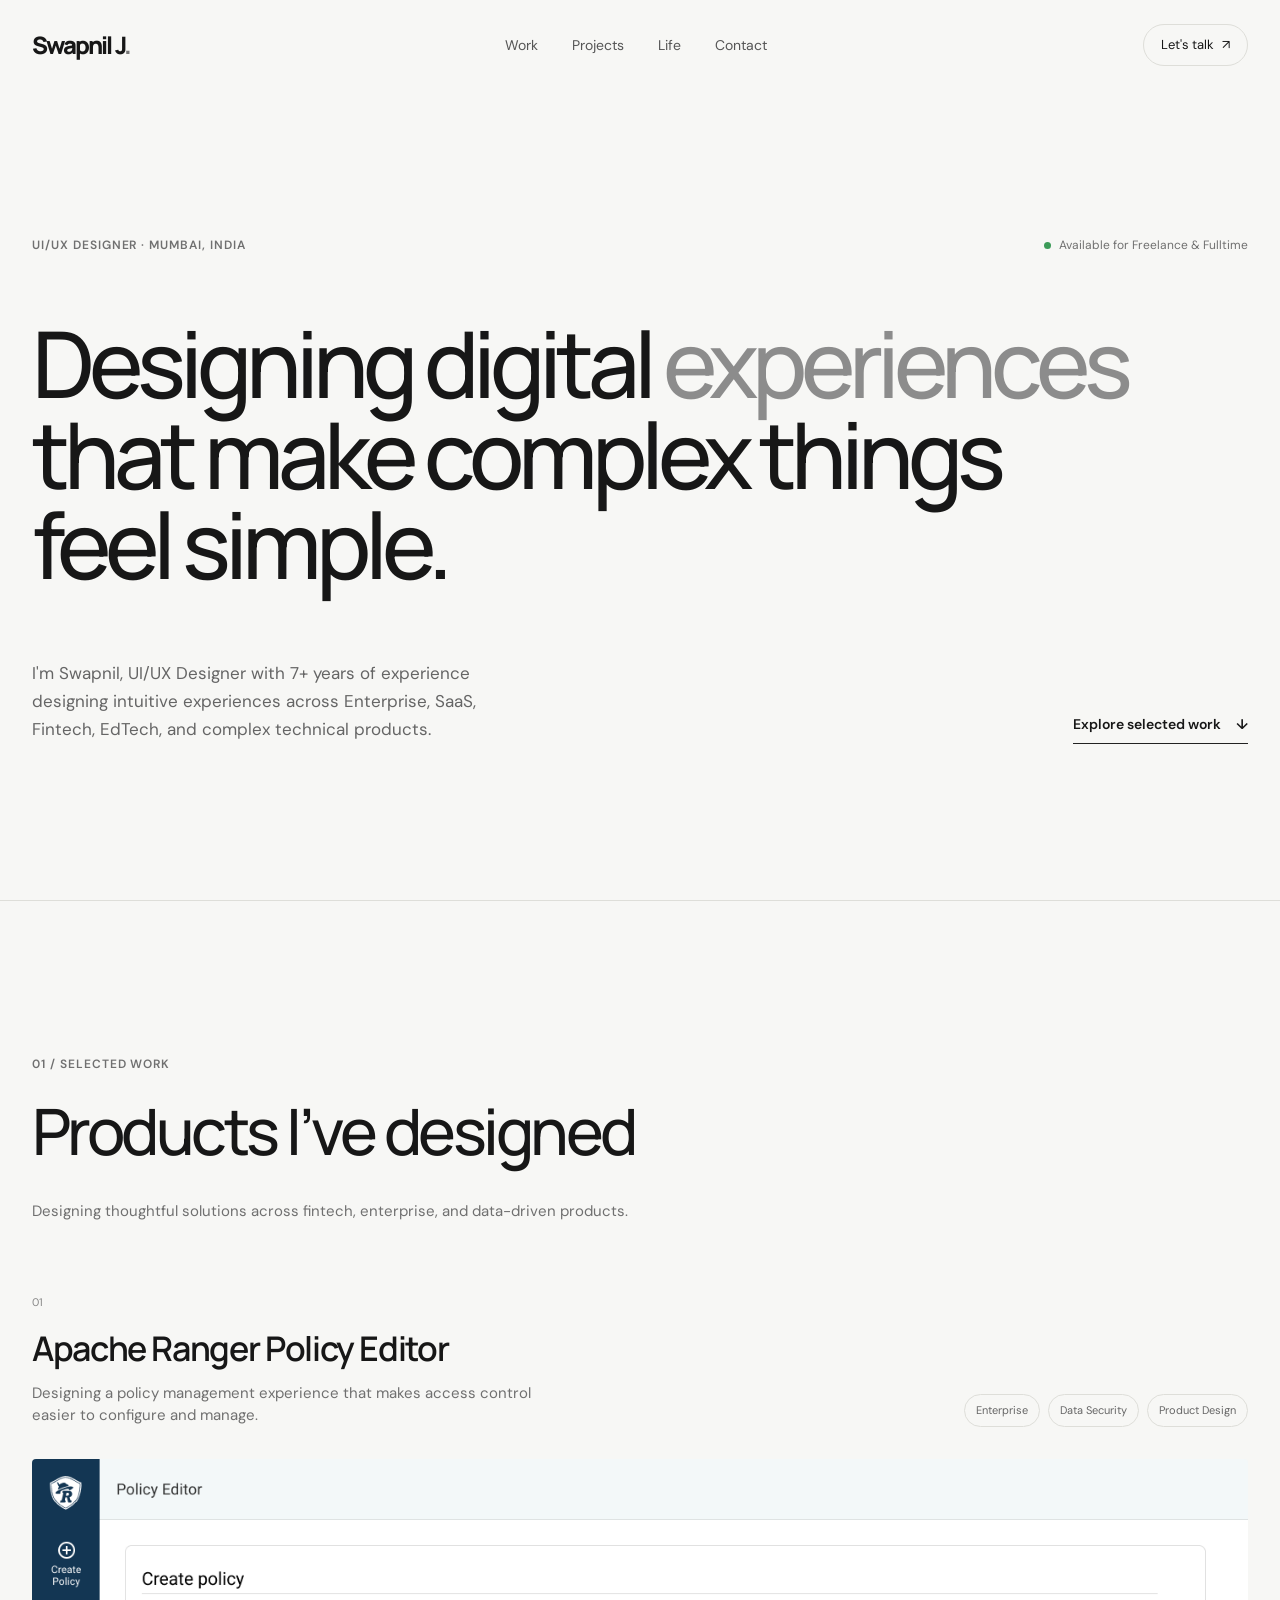
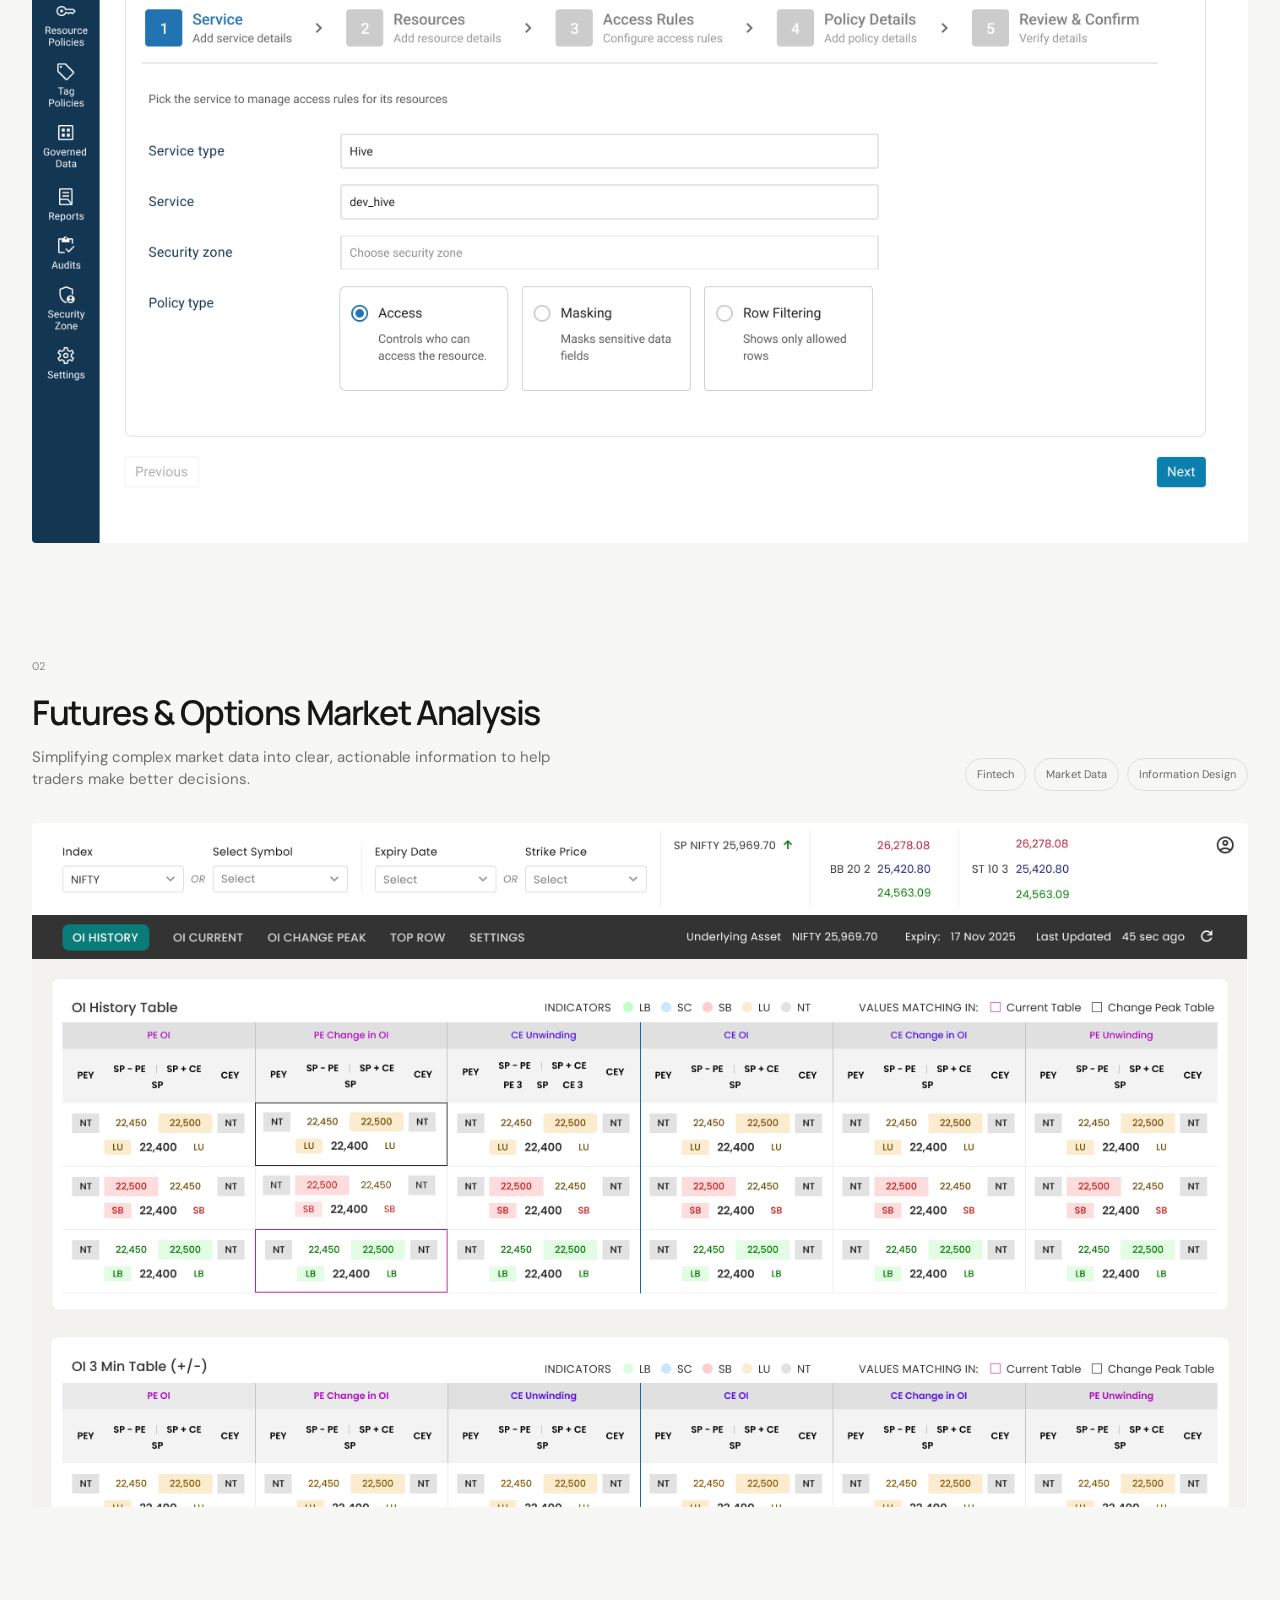
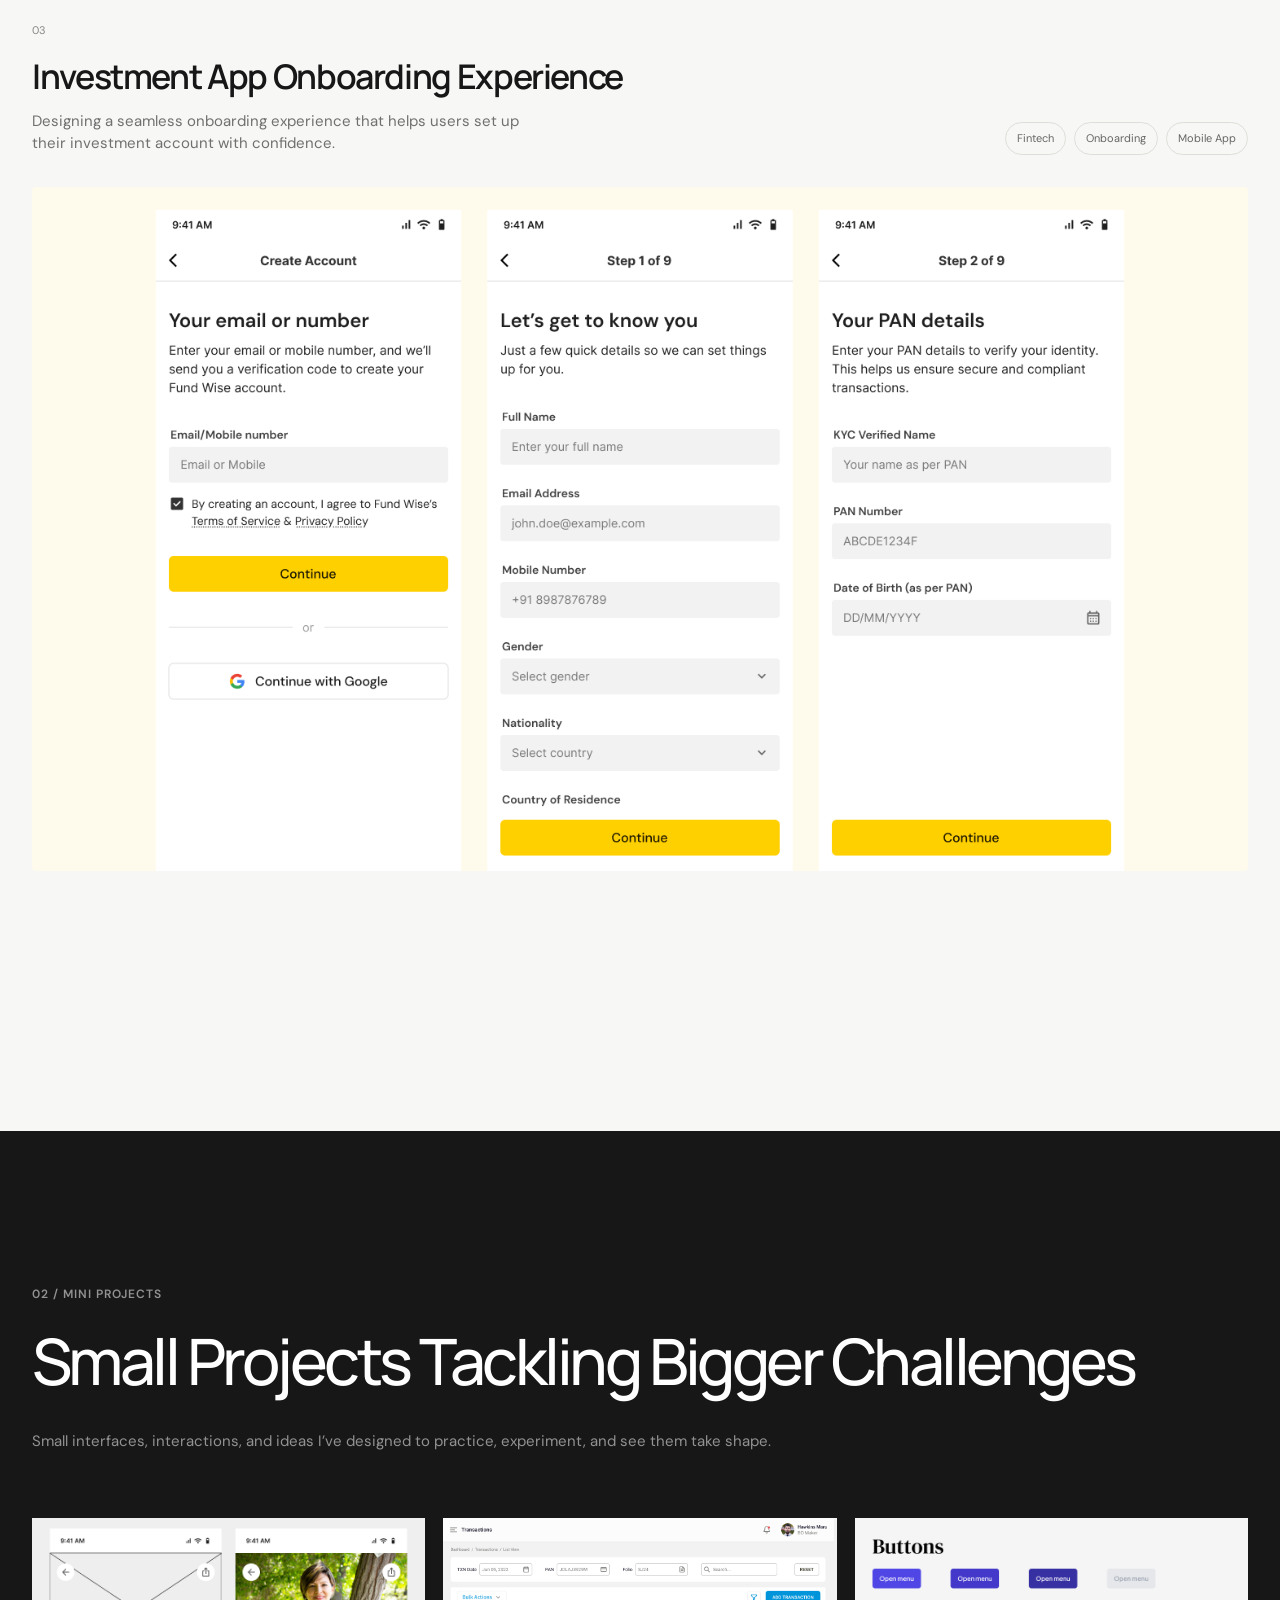
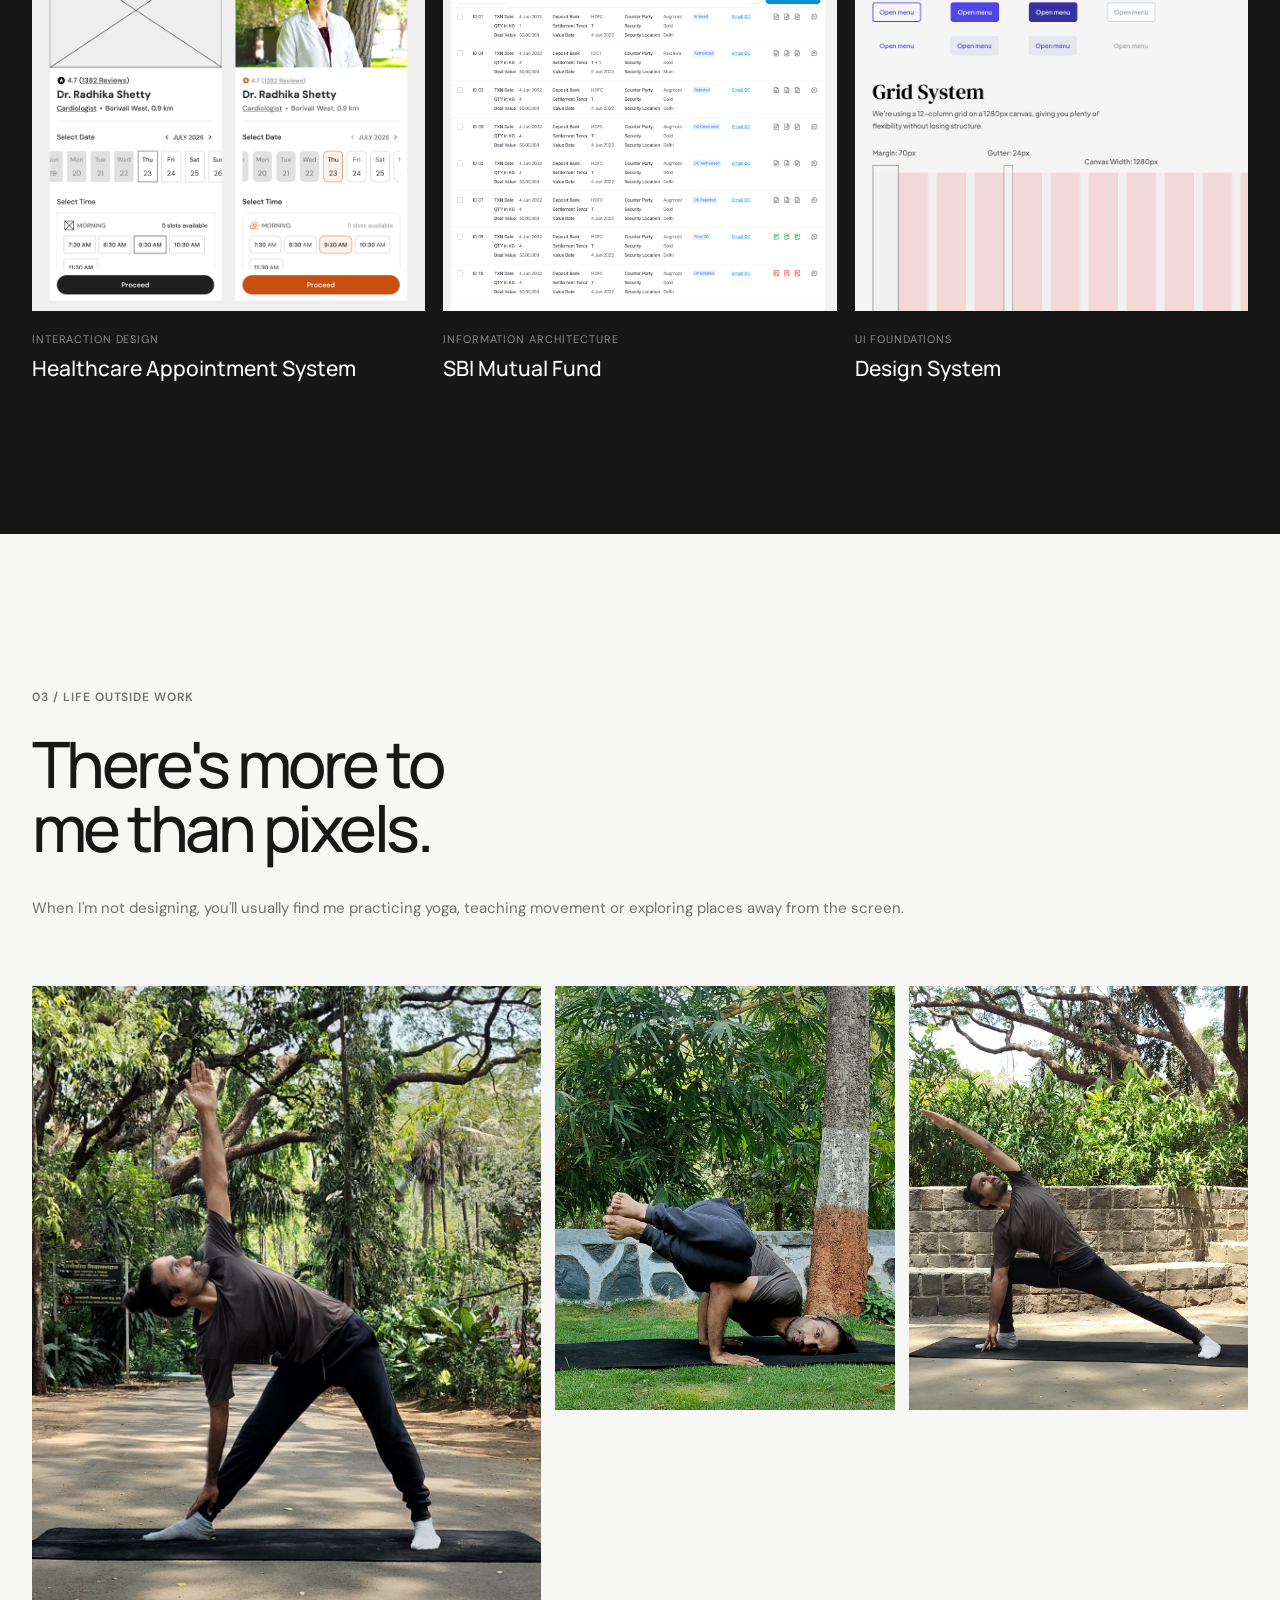
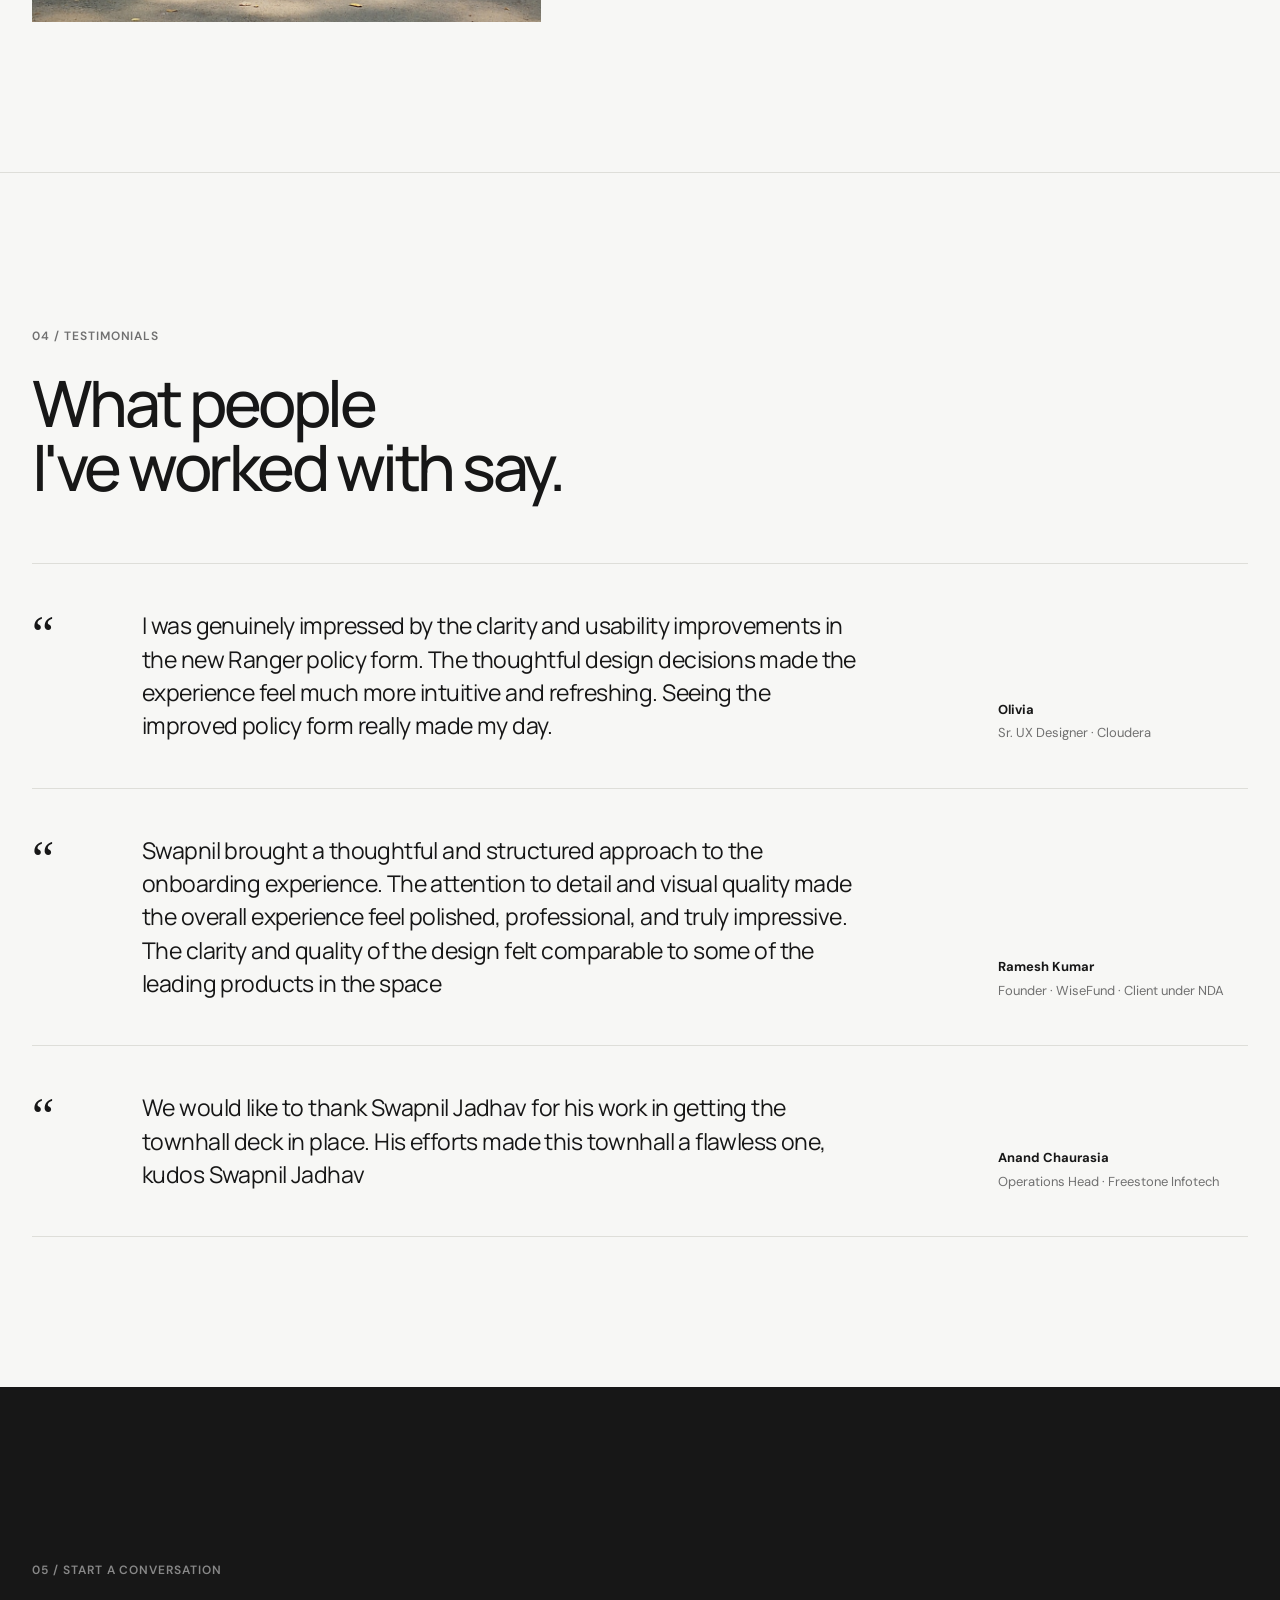
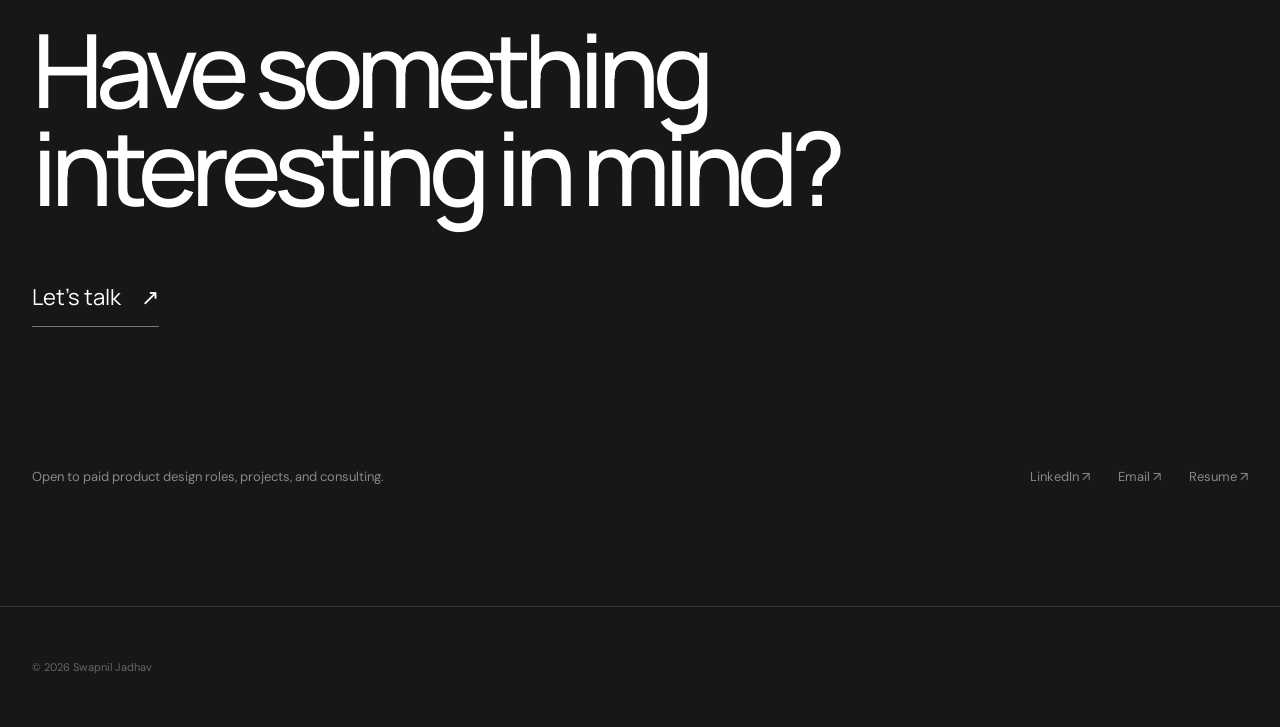
==== index.html @ 817f6195 "first commit homepage done" ====
<!DOCTYPE html>
<html lang="en">

<head>
  <meta charset="UTF-8">

  <meta name="viewport" content="width=device-width, initial-scale=1.0">

  <meta name="description" content="Swapnil Jadhav — UI/UX Designer creating thoughtful digital experiences.">

  <title>Swapnil Jadhav — UI/UX Designer</title>

  <!-- Google Fonts -->
  <link rel="preconnect" href="https://fonts.googleapis.com">
  <link rel="preconnect" href="https://fonts.gstatic.com" crossorigin>

  <link
    href="https://fonts.googleapis.com/css2?family=DM+Sans:wght@400;500;600;700&family=Manrope:wght@400;500;600;700;800&display=swap"
    rel="stylesheet">

  <!-- Main CSS -->
  <link rel="stylesheet" href="css/style.css">
</head>


<body>


  <!-- =====================================================
     HEADER
===================================================== -->

  <header class="site-header">

    <div class="container nav-wrapper">

      <a href="index.html" class="logo">
        Swapnil J<span>.</span>
      </a>


      <nav class="main-nav">

        <a href="#work">Work</a>

        <a href="#experiments">
          Projects
        </a>

        <a href="#life">
          Life
        </a>

        <a href="#contact">
          Contact
        </a>

      </nav>


      <a href="#contact" class="nav-cta">

        Let's talk

        <span>↗</span>

      </a>


      <button class="menu-toggle" aria-label="Open navigation menu">

        <span></span>
        <span></span>

      </button>

    </div>

  </header>



  <main>


    <!-- =====================================================
     HERO
===================================================== -->

    <section class="hero">

      <div class="container">

        <div class="hero-top">

          <span class="eyebrow">
            UI/UX Designer · Mumbai, India
          </span>


          <span class="availability">

            <span class="status-dot"></span>

            Available for Freelance & Fulltime

          </span>

        </div>



        <div class="hero-content">

          <h1>

            Designing digital
            <span>experiences</span>
            that make complex things feel simple.

          </h1>



          <div class="hero-bottom">

            <p class="hero-description">

              I'm Swapnil, UI/UX Designer with 7+ years of experience designing intuitive experiences across Enterprise,
              SaaS, Fintech, EdTech, and complex technical products.

            </p>



            <a href="#work" class="text-link">

              Explore selected work

              <span>↓</span>

            </a>

          </div>

        </div>

      </div>

    </section>



    <!-- =====================================================
     SELECTED WORK
===================================================== -->

    <section class="section work-section" id="work">

      <div class="container">


        <div class="section-heading">

          <div>

            <span class="eyebrow">
              01 / Selected work
            </span>


            <h2>

              Products I’ve designed
            </h2>

          </div>


          <p>

            Designing thoughtful solutions across fintech, enterprise, and data-driven products.
          </p>

        </div>



        <!-- PROJECT 01 -->

        <article class="project-card">

          <div class="project-info">


            <div>

              <span class="project-number">
                01
              </span>


              <h3>
                Apache Ranger Policy Editor
              </h3>


              <p>

                Designing a policy management experience that makes access control easier to configure and manage.

              </p>

            </div>



            <div class="project-meta">

              <span>
                Enterprise
              </span>

              <span>
                Data Security
              </span>

              <span>
                Product Design
              </span>

            </div>

          </div>
          <a href="ranger.html" class="project-image">
            <img src="images/ranger/ranger-cover-image.png" />
            <div class="project-placeholder project-ranger">

              <span>
                Apache Ranger
              </span>

              <small>
                Enterprise / Data Security
              </small>

            </div>


            <div class="project-arrow">
              ↗
            </div>

          </a>





        </article>



        <!-- PROJECT 02 -->

        <article class="project-card">

          <div class="project-info">


            <div>

              <span class="project-number">
                02
              </span>


              <h3>
                Futures & Options Market Analysis
              </h3>


              <p>

                Simplifying complex market data into clear, actionable information to help traders make better
                decisions.
              </p>

            </div>



            <div class="project-meta">

              <span>
                Fintech
              </span>

              <span>
                Market Data
              </span>

              <span>
                Information Design
              </span>

            </div>

          </div>
          <a href="fno.html" class="project-image">
            <img src="images/fno/fno-cover.png" />

            <div class="project-placeholder project-fno">

              <span>
                Futures & Options
              </span>

              <small>
                Fintech / Market Data
              </small>

            </div>


            <div class="project-arrow">
              ↗
            </div>

          </a>





        </article>



        <!-- PROJECT 03 -->

        <article class="project-card">
          <div class="project-info">


            <div>

              <span class="project-number">
                03
              </span>


              <h3>
                Investment App Onboarding Experience
              </h3>


              <p>

                Designing a seamless onboarding experience that helps users set up their investment account with
                confidence.

              </p>

            </div>



            <div class="project-meta">

              <span>
                Fintech
              </span>

              <span>
                Onboarding
              </span>

              <span>
                Mobile App
              </span>

            </div>

          </div>

          <a href="investment-onboarding.html" class="project-image">
            <img src="images/investment-app/investment-app-cover.png" />
            <div class="project-placeholder project-investment">

              <span>
                Fund Wise
              </span>

              <small>
                Fintech / Onboarding
              </small>

            </div>


            <div class="project-arrow">
              ↗
            </div>

          </a>





        </article>


      </div>

    </section>



    <!-- =====================================================
     WEEKEND EXPERIMENTS
===================================================== -->

    <section class="section experiments-section" id="experiments">

      <div class="container">


        <div class="section-heading">

          <div>

            <span class="eyebrow">
              02 / Mini Projects
            </span>


            <h2>

              Small Projects Tackling Bigger Challenges
            </h2>

          </div>


          <p>

            Small interfaces, interactions, and ideas I’ve designed to practice, experiment, and see them take shape.
          </p>

        </div>



        <div class="experiments-grid">


          <!-- EXPERIMENT 01 -->

          <a href="experiments/experiment-01.html" class="experiment-card">

            <div class="experiment-visual experiment-one">
              <img src="images/healthcare/healthcare-cover.png" />

              <!-- <span>
                01
              </span> -->

            </div>


            <div class="experiment-content">

              <div>

                <span class="experiment-type">
                  Interaction Design
                </span>

                <h3>
                  Healthcare Appointment System
                </h3>

              </div>


              <span class="card-arrow">
                ↗
              </span>

            </div>

          </a>



          <!-- EXPERIMENT 02 -->

          <a href="experiments/experiment-02.html" class="experiment-card">

            <div class="experiment-visual experiment-two">
              <img src="images/sbi/sbi-mutual-fund.png" />

              <!-- <span>
                02
              </span> -->

            </div>


            <div class="experiment-content">

              <div>

                <span class="experiment-type">
                  Information Architecture
                </span>

                <h3>
                  SBI Mutual Fund
                </h3>

              </div>


              <span class="card-arrow">
                ↗
              </span>

            </div>

          </a>



          <!-- EXPERIMENT 03 -->

          <a href="experiments/experiment-03.html" class="experiment-card">

            <div class="experiment-visual experiment-three">
              <img src="images/design-system/design-system.png" />

              <!-- <span>
                03
              </span> -->

            </div>


            <div class="experiment-content">

              <div>

                <span class="experiment-type">
                  UI Foundations
                </span>

                <h3>
                  Design System
                </h3>

              </div>


              <span class="card-arrow">
                ↗
              </span>

            </div>

          </a>


        </div>

      </div>

    </section>



    <!-- =====================================================
     LIFE OUTSIDE WORK
===================================================== -->

    <section class="section life-section" id="life">

      <div class="container">


        <div class="section-heading">

          <div>

            <span class="eyebrow">
              03 / Life outside work
            </span>


            <h2>

              There's more to
              <br>
              me than pixels.

            </h2>

          </div>


          <p>

            When I'm not designing, you'll usually
            find me practicing yoga, teaching movement
            or exploring places away from the screen.

          </p>

        </div>



        <div class="life-grid">


          <div class="life-image life-large">
            <img src="images/yoga/yoga-trikonasan.png" />
            <div class="image-placeholder">
              Yoga practice
            </div>

          </div>


          <div class="life-image">
            <img src="images/yoga/yoga-sidecrow.png" />
            <div class="image-placeholder">
              Yoga teaching
            </div>

          </div>


          <div class="life-image">
            <img src="images/yoga/yoga-sideangle.png" />

            <div class="image-placeholder">
              Life outside work
            </div>

          </div>


        </div>

      </div>

    </section>



    <!-- =====================================================
     TESTIMONIALS
===================================================== -->

    <section class="section testimonials-section">

      <div class="container">


        <div class="section-heading">

          <div>

            <span class="eyebrow">
              04 / Testimonials
            </span>


            <h2>

              What people
              <br>
              I've worked with say.

            </h2>

          </div>

        </div>



        <div class="testimonial-list">


          <article class="testimonial">

            <div class="quote-mark">
              “
            </div>


            <blockquote>

              I was genuinely impressed by the clarity and usability improvements in the new Ranger policy form. The
              thoughtful design decisions made the experience feel much more intuitive and refreshing. Seeing the
              improved policy form really made my day.

            </blockquote>


            <div class="testimonial-person">

              <strong>
                Olivia
              </strong>

              <span>
                Sr. UX Designer · Cloudera
              </span>

            </div>

          </article>



          <article class="testimonial">

            <div class="quote-mark">
              “
            </div>


            <blockquote>

              Swapnil brought a thoughtful and structured approach to the onboarding experience. The attention to detail
              and visual quality made the overall experience feel polished, professional, and truly impressive. The
              clarity and quality of the design felt comparable to some of the leading products in the space

            </blockquote>


            <div class="testimonial-person">

              <strong>
                Ramesh Kumar
              </strong>

              <span>
                Founder · WiseFund · Client under NDA
              </span>

            </div>

          </article>



          <article class="testimonial">

            <div class="quote-mark">
              “
            </div>


            <blockquote>


              We would like to thank Swapnil Jadhav for his work in getting the townhall deck in place. His efforts made
              this townhall a flawless one, kudos Swapnil Jadhav

            </blockquote>


            <div class="testimonial-person">

              <strong>
                Anand Chaurasia
              </strong>

              <span>
                Operations Head · Freestone Infotech
              </span>

            </div>

          </article>


        </div>

      </div>

    </section>



    <!-- =====================================================
     CONTACT
===================================================== -->

    <section class="contact-section" id="contact">

      <div class="container">


        <span class="eyebrow">
          05 / Start a conversation
        </span>


        <h2>

          Have something
          <br>
          interesting in mind?

        </h2>


        <a href="mailto:hello@example.com" class="contact-link">

          Let's talk

          <span>
            ↗
          </span>

        </a>


        <div class="contact-bottom">


          <p>

            Open to paid product design roles, projects, and consulting.

          </p>



          <div class="social-links">

            <a href="#" target="_blank">
              LinkedIn ↗
            </a>

            <a href="mailto:hello@example.com">
              Email ↗
            </a>

            <a href="#">
              Resume ↗
            </a>

          </div>


        </div>

      </div>

    </section>


  </main>



  <!-- =====================================================
     FOOTER
===================================================== -->

  <footer class="site-footer">

    <div class="container footer-inner">


      <!-- <div>

        <a href="index.html" class="logo">
          SJ<span>.</span>
        </a>


        <p>
          UI/UX Designer crafting thoughtful
          digital experiences.
        </p>

      </div> -->


      <span>
        © 2026 Swapnil Jadhav
      </span>


      <!-- <a href="#" class="back-top">
        Back to top ↑
      </a> -->


    </div>

  </footer>



  <script src="js/script.js"></script>

</body>

</html>
---- css/style.css ----
/* =====================================================
   RESET
===================================================== */

* {
  margin: 0;
  padding: 0;
  box-sizing: border-box;
}


html {
  scroll-behavior: smooth;
}


body {
  font-family: "DM Sans", sans-serif;
  background: #f7f7f5;
  color: #171717;
  line-height: 1.5;
}


img {
  width: 100%;
  display: block;
}


a {
  color: inherit;
  text-decoration: none;
}


button {
  font: inherit;
}



/* =====================================================
   VARIABLES
===================================================== */

:root {

  --background: #f7f7f5;

  --text: #171717;

  --muted: #707070;

  --border: #deded9;

  --dark: #171717;

  --container: 1240px;

  --section-space: 150px;

}



/* =====================================================
   GLOBAL
===================================================== */

.container {

  width: min(calc(100% - 64px),
      var(--container));

  margin: 0 auto;

}


.section {

  padding: var(--section-space) 0;

}


.eyebrow {

  display: inline-flex;

  align-items: center;

  gap: 8px;

  font-size: 12px;

  font-weight: 600;

  letter-spacing: .08em;

  text-transform: uppercase;

  color: var(--muted);

}



/* =====================================================
   HEADER
===================================================== */

.site-header {

  position: absolute;

  top: 0;

  left: 0;

  width: 100%;

  z-index: 100;

}


.nav-wrapper {

  height: 90px;

  display: flex;

  align-items: center;

  justify-content: space-between;

}


.logo {

  font-family: "Manrope", sans-serif;

  font-size: 24px;

  font-weight: 800;

  letter-spacing: -.08em;

}


.logo span {

  color: #777;

}


.main-nav {

  display: flex;

  gap: 34px;

}


.main-nav a {

  font-size: 14px;

  color: #555;

  transition: color .25s ease;

}


.main-nav a:hover {

  color: #000;

}


.nav-cta {

  display: flex;

  align-items: center;

  gap: 8px;

  padding: 10px 17px;

  border: 1px solid var(--border);

  border-radius: 100px;

  font-size: 13px;

  transition: all .25s ease;

}


.nav-cta:hover {

  background: #171717;

  color: #fff;

  border-color: #171717;

}


.menu-toggle {

  display: none;

  border: 0;

  background: none;

  cursor: pointer;

}


.menu-toggle span {

  display: block;

  width: 24px;

  height: 1px;

  margin: 6px 0;

  background: #171717;

}



/* =====================================================
   HERO
===================================================== */

.hero {

  min-height: 100vh;

  padding: 180px 0 100px;

  display: flex;

  align-items: center;

}


.hero-top {

  display: flex;

  align-items: center;

  justify-content: space-between;

  margin-bottom: 64px;

}


.availability {

  display: flex;

  align-items: center;

  gap: 8px;

  color: var(--muted);

  font-size: 12px;

}


.status-dot {

  width: 7px;

  height: 7px;

  border-radius: 50%;

  background: #3c9b58;

}


.hero h1 {

  max-width: 1100px;

  font-family: "Manrope", sans-serif;

  font-size: clamp(48px,
      7.2vw,
      106px);

  font-weight: 500;

  line-height: .98;

  letter-spacing: -.065em;

}


.hero h1 span,
.section-heading h2 span {

  color: #8c8c8c;

}


.hero-bottom {

  display: flex;

  align-items: flex-end;

  justify-content: space-between;

  gap: 50px;

  margin-top: 70px;

}


.hero-description {

  max-width: 470px;

  color: #656565;

  font-size: 17px;

  line-height: 1.65;

}


.text-link {

  display: flex;

  align-items: center;

  gap: 15px;

  padding-bottom: 8px;

  border-bottom: 1px solid #222;

  font-size: 14px;

  font-weight: 600;

}



/* =====================================================
   SECTION HEADINGS
===================================================== */

.section-heading {

  display: grid;

  /* grid-template-columns:
    minmax(0, 1fr) 360px; */
  grid-template-columns: 1fr;


  gap: 36px;

  margin-bottom: 64px;

}


.section-heading h2 {

  margin-top: 24px;

  font-family: "Manrope", sans-serif;

  font-size: clamp(42px,
      5vw,
      70px);

  font-weight: 500;

  line-height: 1;

  letter-spacing: -.055em;

}


.section-heading>p {

  align-self: end;

  color: var(--muted);

  font-size: 15px;

  line-height: 1.7;

}



/* =====================================================
   SELECTED WORK
===================================================== */

.work-section {

  border-top: 1px solid var(--border);

}


.project-card {

  margin-bottom: 110px;

}


.project-image {

  position: relative;

  display: block;

  overflow: hidden;

  aspect-ratio: 16 / 9;

  border-radius: 4px;

}


.project-placeholder {

  width: 100%;

  height: 100%;

  display: flex;

  flex-direction: column;

  align-items: center;

  justify-content: center;

  transition:
    transform .6s cubic-bezier(.2, .7, .2, 1);

}


.project-placeholder span {

  font-family: "Manrope", sans-serif;

  font-size: clamp(35px,
      5vw,
      75px);

  font-weight: 700;

  letter-spacing: -.06em;

}


.project-placeholder small {

  margin-top: 8px;

  font-size: 12px;

  text-transform: uppercase;

  letter-spacing: .1em;

  opacity: .55;

}


.project-ranger {

  background: #e5e5e0;

}


.project-fno {

  background: #deded9;

}


.project-investment {

  background: #d7d7d2;

}


.project-image:hover .project-placeholder {

  transform: scale(1.025);

}


.project-arrow {

  position: absolute;

  top: 24px;

  right: 24px;

  width: 46px;

  height: 46px;

  /* display: grid; */

  display: none;
  place-items: center;

  background: rgba(255, 255, 255, .9);

  border-radius: 50%;

  font-size: 20px;

  transition:
    transform .3s ease;

}


.project-image:hover .project-arrow {

  transform: rotate(45deg);

}


.project-info {

  display: flex;

  justify-content: space-between;
  align-items: flex-end;

  gap: 40px;

  padding-bottom: 32px;

}


.project-number {

  font-size: 11px;

  color: #888;

}


.project-info h3 {

  margin-top: 10px;

  font-family: "Manrope", sans-serif;

  font-size: 34px;

  font-weight: 600;

  letter-spacing: -.04em;

}


.project-info p {

  max-width: 520px;

  margin-top: 8px;

  color: var(--muted);

  font-size: 15px;

}


.project-meta {

  display: flex;

  align-items: flex-start;

  gap: 8px;

  flex-wrap: wrap;

}


.project-meta span {

  padding: 7px 11px;

  border: 1px solid var(--border);

  border-radius: 100px;

  color: #666;

  font-size: 11px;

}



/* =====================================================
   WEEKEND EXPERIMENTS
===================================================== */

.experiments-section {

  background: #171717;

  color: #fff;

}


.experiments-section .eyebrow {

  color: #929292;

}


.experiments-section .section-heading>p {

  color: #929292;

}


.experiments-grid {

  display: grid;

  grid-template-columns:
    repeat(3, 1fr);

  gap: 18px;

}


.experiment-card {

  display: block;

}


.experiment-visual {

  aspect-ratio: 1 / 1;

  display: flex;

  align-items: flex-end;

  justify-content: flex-start;

  /* padding: 25px; */

  transition:
    transform .5s cubic-bezier(.2, .7, .2, 1);

}


.experiment-card:hover .experiment-visual {

  transform: translateY(-7px);

}


.experiment-visual span {

  font-size: 12px;

  opacity: .55;

}


.experiment-one {

  background: #343434;

}


.experiment-two {

  background: #414141;

}


.experiment-three {

  background: #292929;

}


.experiment-content {

  display: flex;

  justify-content: space-between;

  padding-top: 20px;

}


.experiment-type {

  display: block;

  margin-bottom: 5px;

  color: #888;

  font-size: 11px;

  text-transform: uppercase;

  letter-spacing: .08em;

}


.experiment-content h3 {

  font-family: "Manrope", sans-serif;

  font-size: 21px;

  font-weight: 500;

}


.card-arrow {

  font-size: 18px;
  display: none;
}



/* =====================================================
   LIFE
===================================================== */

.life-section {

  border-bottom: 1px solid var(--border);

}


.life-grid {

  display: grid;

  grid-template-columns:
    1.5fr 1fr 1fr;

  gap: 14px;

}


.life-image {

  overflow: hidden;

  aspect-ratio: 4 / 5;

}


.image-placeholder {

  width: 100%;

  height: 100%;

  display: flex;

  align-items: flex-end;

  padding: 24px;

  background: #deded9;

  color: #666;

  font-family: "Manrope", sans-serif;

  font-size: 18px;

}



/* =====================================================
   TESTIMONIALS
===================================================== */

.testimonial-list {

  border-top: 1px solid var(--border);

}


.testimonial {

  display: grid;

  grid-template-columns:
    80px 1fr 250px;

  gap: 30px;

  padding: 45px 0;

  border-bottom: 1px solid var(--border);

}


.quote-mark {

  font-family: Georgia, serif;

  font-size: 50px;

  line-height: 1;

}


.testimonial blockquote {

  max-width: 720px;

  font-family: "Manrope", sans-serif;

  font-size: 23px;

  line-height: 1.45;

  letter-spacing: -.025em;

}


.testimonial-person {

  display: flex;

  flex-direction: column;

  align-self: end;

  gap: 4px;

  font-size: 13px;

}


.testimonial-person span {

  color: var(--muted);

}



/* =====================================================
   CONTACT
===================================================== */

.contact-section {

  padding: 170px 0 120px;

  background: #171717;

  color: #fff;

}


.contact-section .eyebrow {

  color: #888;

}


.contact-section h2 {

  max-width: 900px;

  margin-top: 40px;

  font-family: "Manrope", sans-serif;

  font-size: clamp(55px,
      8vw,
      110px);

  font-weight: 500;

  line-height: .95;

  letter-spacing: -.07em;

}


.contact-link {

  display: inline-flex;

  align-items: center;

  gap: 20px;

  margin-top: 65px;

  padding-bottom: 12px;

  border-bottom: 1px solid #777;

  font-family: "Manrope", sans-serif;

  font-size: 22px;

}


.contact-link span {

  transition:
    transform .25s ease;

}


.contact-link:hover span {

  transform:
    translate(5px, -5px);

}


.contact-bottom {

  display: flex;

  justify-content: space-between;

  gap: 50px;

  margin-top: 140px;

  color: #888;

  font-size: 13px;

}


.contact-bottom p {

  max-width: 360px;

}


.social-links {

  display: flex;

  gap: 28px;

}


.social-links a:hover {

  color: #fff;

}



/* =====================================================
   FOOTER
===================================================== */

.site-footer {

  background: #171717;

  color: #fff;

  border-top: 1px solid #333;

}


.footer-inner {

  min-height: 120px;

  display: flex;

  align-items: center;

  justify-content: space-between;

  gap: 30px;

}


.footer-inner p {

  margin-top: 8px;

  color: #777;

  font-size: 11px;

}


.footer-inner>span {

  color: #666;

  font-size: 11px;

}


.back-top {

  color: #999;

  font-size: 12px;

}



/* =====================================================
   SCROLL REVEAL
===================================================== */

.reveal {

  opacity: 0;

  transform: translateY(25px);

  transition:
    opacity .7s ease,
    transform .7s ease;

}


.reveal.is-visible {

  opacity: 1;

  transform: none;

}



/* =====================================================
   MOBILE
===================================================== */

@media (max-width: 800px) {


  .container {

    width:
      min(calc(100% - 36px),
        var(--container));

  }


  .section {

    padding: 95px 0;

  }


  .main-nav,
  .nav-cta {

    display: none;

  }


  .menu-toggle {

    display: block;

  }


  .hero {

    min-height: auto;

    padding:
      145px 0 90px;

  }


  .hero-top {

    flex-direction: column;

    align-items: flex-start;

    gap: 18px;

    margin-bottom: 50px;

  }


  .hero h1 {

    font-size:
      clamp(48px,
        13vw,
        72px);

  }


  .hero-bottom {

    display: block;

    margin-top: 45px;

  }


  .hero-description {

    font-size: 15px;

  }


  .text-link {

    width: fit-content;

    margin-top: 35px;

  }


  .section-heading {

    display: block;

    margin-bottom: 55px;

  }


  .section-heading h2 {

    font-size: 48px;

  }


  .section-heading>p {

    max-width: 450px;

    margin-top: 30px;

  }


  .project-card {

    margin-bottom: 75px;

  }


  .project-info {

    display: block;

  }


  .project-info h3 {

    font-size: 28px;

  }


  .project-meta {

    margin-top: 20px;

  }


  .experiments-grid {

    grid-template-columns: 1fr;

    gap: 50px;

  }


  .experiment-visual {

    aspect-ratio: 1.2 / 1;

  }


  .life-grid {

    grid-template-columns:
      1fr 1fr;

  }


  .life-large {

    grid-column:
      span 2;

  }


  .testimonial {

    grid-template-columns:
      35px 1fr;

    gap: 15px;

  }


  .testimonial blockquote {

    font-size: 19px;

  }


  .testimonial-person {

    grid-column: 2;

    margin-top: 15px;

  }


  .contact-section {

    padding:
      110px 0 90px;

  }


  .contact-section h2 {

    font-size: 60px;

  }


  .contact-bottom {

    display: block;

    margin-top: 90px;

  }


  .social-links {

    flex-wrap: wrap;

    margin-top: 35px;

  }


  .footer-inner {

    flex-direction: column;

    align-items: flex-start;

    padding: 35px 0;

  }

}


/* =====================================================
   CASE STUDY — RANGER
===================================================== */

.case-hero {
  padding: 180px 0 100px;
  border-bottom: 1px solid var(--border);
}

.case-meta {
  display: flex;
  align-items: center;
  gap: 10px;
  margin-bottom: 45px;
  color: var(--muted);
  font-size: 11px;
  font-weight: 600;
  letter-spacing: .08em;
  text-transform: uppercase;
}

.meta-dot {
  width: 4px;
  height: 4px;
  border-radius: 50%;
  background: #aaa;
}

.case-title {
  max-width: 1050px;
  font-family: "Manrope", sans-serif;
  font-size: clamp(54px, 7vw, 96px);
  font-weight: 500;
  line-height: .98;
  letter-spacing: -.065em;
}

.case-intro {
  max-width: 650px;
  margin-top: 40px;
  color: var(--muted);
  font-size: 18px;
  line-height: 1.65;
}

.case-info {
  display: grid;
  grid-template-columns: repeat(4, 1fr);
  margin-top: 90px;
  border-top: 1px solid var(--border);
  border-bottom: 1px solid var(--border);
}

.case-info-item {
  padding: 25px 25px 25px 0;
  border-right: 1px solid var(--border);
}

.case-info-item:not(:first-child) {
  padding-left: 25px;
}

.case-info-item:last-child {
  border-right: 0;
}

.case-info-item span {
  display: block;
  margin-bottom: 8px;
  color: #888;
  font-size: 11px;
  text-transform: uppercase;
  letter-spacing: .08em;
}

.case-info-item strong {
  font-family: "Manrope", sans-serif;
  font-size: 14px;
  font-weight: 600;
}

.case-image {
  margin-top: 70px;
}

.case-image img {
  width: 100%;
  border-radius: 4px;
}

.case-image figcaption {
  margin-top: 12px;
  color: #888;
  font-size: 11px;
  line-height: 1.5;
}

.case-section {
  padding: var(--section-space) 0;
  border-bottom: 1px solid var(--border);
}

.case-two-column {
  display: grid;
  grid-template-columns: 1fr 1fr;
  gap: 100px;
}

.case-two-column h2,
.case-section>.container>h2,
.case-highlight h2 {
  margin-top: 25px;
  font-family: "Manrope", sans-serif;
  font-size: clamp(42px, 5vw, 68px);
  font-weight: 500;
  line-height: 1;
  letter-spacing: -.055em;
}

.case-copy {
  max-width: 580px;
}

.case-copy p {
  margin-bottom: 25px;
  color: #555;
  font-size: 16px;
  line-height: 1.8;
}

.narrow-copy {
  max-width: 760px;
}

.narrow-copy>h2 {
  margin: 25px 0 45px;
  font-family: "Manrope", sans-serif;
  font-size: clamp(42px, 5vw, 68px);
  font-weight: 500;
  line-height: 1;
  letter-spacing: -.055em;
}


/* =====================================================
   DARK CASE STUDY SECTION
===================================================== */

.case-dark-section {
  padding: 150px 0;
  background: #171717;
  color: #fff;
}

.case-dark-section .eyebrow {
  color: #888;
}

.case-dark-section h2 {
  max-width: 1050px;
  margin-top: 35px;
  font-family: "Manrope", sans-serif;
  font-size: clamp(48px, 6vw, 82px);
  font-weight: 500;
  line-height: 1;
  letter-spacing: -.06em;
}

.dark-copy {
  max-width: 650px;
  margin-top: 45px;
  color: #999;
  font-size: 17px;
  line-height: 1.7;
}


/* =====================================================
   CONTEXT / WORKFLOW GRIDS
===================================================== */

.context-grid,
.workflow-grid,
.principles-grid,
.collaboration-grid,
.validation-grid {
  display: grid;
  grid-template-columns: repeat(4, 1fr);
  gap: 1px;
  margin-top: 70px;
  background: var(--border);
  border: 1px solid var(--border);
}

.context-grid article,
.workflow-grid article,
.principles-grid article,
.collaboration-grid article,
.validation-grid article {
  min-height: 230px;
  padding: 30px;
  background: var(--background);
}

.context-grid span,
.workflow-grid span,
.principles-grid span,
.collaboration-grid span,
.validation-grid span {
  color: #888;
  font-size: 11px;
}

.context-grid h3,
.workflow-grid h3,
.principles-grid h3,
.collaboration-grid h3,
.validation-grid h3 {
  margin-top: 55px;
  font-family: "Manrope", sans-serif;
  font-size: 22px;
  font-weight: 600;
  line-height: 1.1;
  letter-spacing: -.03em;
}

.context-grid p,
.workflow-grid p,
.principles-grid p,
.collaboration-grid p,
.validation-grid p {
  margin-top: 12px;
  color: var(--muted);
  font-size: 14px;
  line-height: 1.6;
}


/* =====================================================
   INSIGHT
===================================================== */

.case-insight {
  padding: 150px 0;
  background: #e9e9e4;
}

.case-insight .container {
  max-width: 1240px;
}

.case-insight h2 {
  max-width: 1000px;
  margin-top: 30px;
  font-family: "Manrope", sans-serif;
  font-size: clamp(48px, 6vw, 82px);
  font-weight: 500;
  line-height: 1;
  letter-spacing: -.06em;
}

.case-insight p {
  max-width: 560px;
  margin-top: 45px;
  color: #666;
  font-size: 16px;
}


/* =====================================================
   EXPLORATION
===================================================== */

.exploration-list {
  border-top: 1px solid var(--border);
}

.exploration-row {
  display: grid;
  grid-template-columns: 1fr 1fr;
  gap: 80px;
  padding: 80px 0;
  border-bottom: 1px solid var(--border);
}

.exploration-row.reverse {
  direction: rtl;
}

.exploration-row.reverse>* {
  direction: ltr;
}

.exploration-copy>span {
  color: #888;
  font-size: 11px;
  font-weight: 600;
  letter-spacing: .08em;
  text-transform: uppercase;
}

.exploration-copy h3 {
  max-width: 500px;
  margin-top: 25px;
  font-family: "Manrope", sans-serif;
  font-size: clamp(32px, 4vw, 50px);
  font-weight: 500;
  line-height: 1;
  letter-spacing: -.045em;
}

.exploration-copy>p {
  max-width: 500px;
  margin-top: 25px;
  color: var(--muted);
  font-size: 15px;
  line-height: 1.7;
}

.exploration-row .case-image {
  margin-top: 0;
}

.tradeoff-grid {
  display: grid;
  grid-template-columns: 1fr 1fr;
  gap: 25px;
  margin-top: 45px;
  padding-top: 25px;
  border-top: 1px solid var(--border);
}

.tradeoff-grid strong {
  display: block;
  font-size: 11px;
  text-transform: uppercase;
  letter-spacing: .08em;
}

.tradeoff-grid p {
  margin-top: 8px;
  color: #777;
  font-size: 13px;
  line-height: 1.5;
}


/* =====================================================
   DESIGN DECISION
===================================================== */

.case-highlight {
  padding: 150px 0;
  background: #deded9;
}

.decision-quote {
  margin-top: 50px;
  padding-left: 25px;
  border-left: 2px solid #171717;
  font-family: "Manrope", sans-serif;
  font-size: 20px;
  line-height: 1.45;
  letter-spacing: -.02em;
}


/* =====================================================
   COLLABORATION
===================================================== */

.collaboration-story {
  margin-top: 100px;
  padding-top: 70px;
  border-top: 1px solid var(--border);
}

.collaboration-story>span {
  color: #888;
  font-size: 11px;
  font-weight: 600;
  text-transform: uppercase;
  letter-spacing: .08em;
}

.collaboration-story h3 {
  max-width: 650px;
  margin-top: 25px;
  font-family: "Manrope", sans-serif;
  font-size: 45px;
  font-weight: 500;
  line-height: 1;
  letter-spacing: -.045em;
}

.story-placeholder {
  max-width: 650px;
  margin-top: 35px;
  padding: 25px;
  border: 1px dashed #bbb;
}

.story-placeholder strong {
  font-size: 11px;
  letter-spacing: .08em;
}

.story-placeholder p {
  margin-top: 12px;
  color: var(--muted);
  font-size: 14px;
}

.feedback-chain {
  display: grid;
  grid-template-columns: repeat(4, 1fr);
  margin-top: 50px;
  border-top: 1px solid var(--border);
  border-bottom: 1px solid var(--border);
}

.feedback-chain>div {
  padding: 25px 25px 25px 0;
  border-right: 1px solid var(--border);
}

.feedback-chain>div:not(:first-child) {
  padding-left: 25px;
}

.feedback-chain>div:last-child {
  border-right: 0;
}

.feedback-chain span {
  display: block;
  color: #888;
  font-size: 11px;
}

.feedback-chain strong {
  display: block;
  margin-top: 35px;
  font-family: "Manrope", sans-serif;
  font-size: 15px;
}

.feedback-chain p {
  margin-top: 5px;
  color: #888;
  font-size: 12px;
}


/* =====================================================
   ITERATION
===================================================== */

.iteration-grid {
  display: grid;
  grid-template-columns: 1fr 1fr;
  gap: 20px;
}

.iteration-grid .case-image {
  margin-top: 0;
}


/* =====================================================
   FINAL EXPERIENCE
===================================================== */

.case-final {
  padding: 150px 0;
  background: #171717;
  color: #fff;
}

.case-final .eyebrow {
  color: #888;
}

.final-heading {
  max-width: 850px;
}

.final-heading h2 {
  margin-top: 30px;
  font-family: "Manrope", sans-serif;
  font-size: clamp(48px, 6vw, 82px);
  font-weight: 500;
  line-height: 1;
  letter-spacing: -.06em;
}

.final-heading p {
  max-width: 600px;
  margin-top: 35px;
  color: #999;
  font-size: 16px;
  line-height: 1.7;
}

.screen-block {
  margin-top: 130px;
}

.screen-title span {
  color: #888;
  font-size: 11px;
  text-transform: uppercase;
  letter-spacing: .08em;
}

.screen-title h3 {
  margin-top: 15px;
  font-family: "Manrope", sans-serif;
  font-size: 42px;
  font-weight: 500;
  letter-spacing: -.04em;
}

.screen-block>p {
  max-width: 550px;
  margin-top: 15px;
  color: #999;
  font-size: 15px;
  line-height: 1.7;
}

.case-final .case-image {
  margin-top: 45px;
}

.case-final .case-image figcaption {
  color: #777;
}


/* =====================================================
   OUTCOME
===================================================== */

.case-outcome {
  padding: 150px 0;
  border-bottom: 1px solid var(--border);
}

.case-outcome h2 {
  max-width: 900px;
  margin-top: 30px;
  font-family: "Manrope", sans-serif;
  font-size: clamp(48px, 6vw, 82px);
  font-weight: 500;
  line-height: 1;
  letter-spacing: -.06em;
}

.outcome-intro {
  max-width: 650px;
  margin-top: 40px;
  color: var(--muted);
  font-size: 17px;
  line-height: 1.7;
}

.outcome-grid {
  display: grid;
  grid-template-columns: repeat(2, 1fr);
  margin-top: 80px;
  /* border-top: 1px solid var(--border); */
}

.outcome-grid div {
  display: flex;
  align-items: flex-start;
  gap: 25px;
  /* padding: 30px 30px 30px 0; */
  border-bottom: 1px solid var(--border);
}


.flex-column {
  flex-direction: column;
}

/*
.outcome-grid div:nth-child(even) {
  padding-left: 30px;
  border-left: 1px solid var(--border);
}
*/

.outcome-grid span {
  color: #888;
  font-size: 11px;
}

.outcome-grid strong {
  font-family: "Manrope", sans-serif;
  font-size: 18px;
  font-weight: 600;
}

.measurement-note {
  max-width: 700px;
  margin-top: 80px;
  padding: 30px;
  background: #e9e9e4;
}

.measurement-note strong {
  font-size: 12px;
  text-transform: uppercase;
  letter-spacing: .08em;
}

.measurement-note p {
  margin-top: 12px;
  color: #666;
  font-size: 14px;
  line-height: 1.7;
}


/* =====================================================
   LEARNING LIST
===================================================== */

.learning-list {
  margin-top: 60px;
  border-top: 1px solid var(--border);
}

.learning-list article {
  display: grid;
  grid-template-columns: 70px 1fr;
  gap: 25px;
  padding: 35px 0;
  border-bottom: 1px solid var(--border);
}

.learning-list article>span {
  color: #888;
  font-size: 11px;
}

.learning-list h3 {
  font-family: "Manrope", sans-serif;
  font-size: 23px;
  font-weight: 600;
  letter-spacing: -.025em;
}

.learning-list p {
  max-width: 650px;
  margin-top: 10px;
  color: var(--muted);
  font-size: 15px;
  line-height: 1.7;
}


/* =====================================================
   TESTIMONIAL
===================================================== */

.case-testimonial {
  padding: 150px 0;
  background: #e9e9e4;
}

.case-testimonial blockquote {
  max-width: 1000px;
  margin-top: 35px;
  font-family: "Manrope", sans-serif;
  font-size: clamp(32px, 4vw, 52px);
  font-weight: 500;
  line-height: 1.1;
  letter-spacing: -.045em;
}

.testimonial-author {
  display: flex;
  flex-direction: column;
  gap: 4px;
  margin-top: 40px;
  color: #777;
  font-size: 13px;
}

.testimonial-author strong {
  color: #171717;
  font-size: 14px;
}


/* =====================================================
   NEXT PROJECT
===================================================== */

/*.next-project {
  padding: 130px 0;
  border-bottom: 1px solid var(--border);
}

.next-project a {
  display: block;
}

.next-project span {
  color: #888;
  font-size: 11px;
  text-transform: uppercase;
  letter-spacing: .08em;
}

.next-project h2 {
  max-width: 800px;
  margin-top: 25px;
  font-family: "Manrope", sans-serif;
  font-size: clamp(45px, 6vw, 80px);
  font-weight: 500;
  line-height: 1;
  letter-spacing: -.06em;
}

.next-project a > div {
  margin-top: 40px;
  font-size: 14px;
  font-weight: 600;
}*/


/* =====================================================
   CASE STUDY REVEAL
===================================================== */

.case-hero .reveal,
.case-section .reveal,
.case-image.reveal,
.case-final .reveal,
.case-outcome .reveal {
  opacity: 0;
  transform: translateY(25px);
  transition:
    opacity .7s ease,
    transform .7s ease;
}

.case-hero .reveal.is-visible,
.case-section .reveal.is-visible,
.case-image.reveal.is-visible,
.case-final .reveal.is-visible,
.case-outcome .reveal.is-visible {
  opacity: 1;
  transform: none;
}


/* =====================================================
   CASE STUDY MOBILE
===================================================== */

@media (max-width: 800px) {

  .case-hero {
    padding: 145px 0 80px;
  }

  .case-meta {
    flex-wrap: wrap;
    margin-bottom: 35px;
  }

  .case-title {
    font-size: clamp(48px, 13vw, 72px);
  }

  .case-intro {
    margin-top: 30px;
    font-size: 15px;
  }

  .case-info {
    grid-template-columns: 1fr 1fr;
    margin-top: 60px;
  }

  .case-info-item {
    border-bottom: 1px solid var(--border);
  }

  .case-info-item:nth-child(2) {
    border-right: 0;
  }

  .case-info-item:nth-child(3) {
    padding-left: 0;
  }

  .case-info-item:nth-child(4) {
    border-right: 0;
  }

  .case-image {
    margin-top: 45px;
  }

  .case-section,
  .case-dark-section,
  .case-highlight,
  .case-insight,
  .case-final,
  .case-outcome,
  .case-testimonial {
    padding: 95px 0;
  }

  .case-two-column {
    grid-template-columns: 1fr;
    gap: 45px;
  }

  .case-two-column h2,
  .narrow-copy>h2 {
    font-size: 48px;
  }

  .context-grid,
  .workflow-grid,
  .principles-grid,
  .collaboration-grid,
  .validation-grid {
    grid-template-columns: 1fr;
    margin-top: 50px;
  }

  .context-grid article,
  .workflow-grid article,
  .principles-grid article,
  .collaboration-grid article,
  .validation-grid article {
    min-height: auto;
  }

  .context-grid h3,
  .workflow-grid h3,
  .principles-grid h3,
  .collaboration-grid h3,
  .validation-grid h3 {
    margin-top: 30px;
  }

  .exploration-row,
  .exploration-row.reverse {
    grid-template-columns: 1fr;
    direction: ltr;
    gap: 45px;
    padding: 60px 0;
  }

  .exploration-row.reverse>* {
    direction: ltr;
  }

  .exploration-row .case-image {
    order: 2;
  }

  .tradeoff-grid {
    grid-template-columns: 1fr;
    gap: 20px;
  }

  .collaboration-story {
    margin-top: 65px;
    padding-top: 50px;
  }

  .collaboration-story h3 {
    font-size: 36px;
  }

  .feedback-chain {
    grid-template-columns: 1fr 1fr;
  }

  .feedback-chain>div:nth-child(2) {
    border-right: 0;
  }

  .feedback-chain>div:nth-child(3) {
    padding-left: 0;
  }

  .iteration-grid {
    grid-template-columns: 1fr;
  }

  .screen-block {
    margin-top: 90px;
  }

  .screen-title h3 {
    font-size: 34px;
  }

  .outcome-grid {
    grid-template-columns: 1fr;
  }



  /*
  .outcome-grid div{
    padding-left: 0;
    border-left: 0;
  }
  */

  .learning-list article {
    grid-template-columns: 40px 1fr;
  }

  .case-testimonial blockquote {
    font-size: 32px;
  }

  .next-project {
    padding: 90px 0;
  }

}
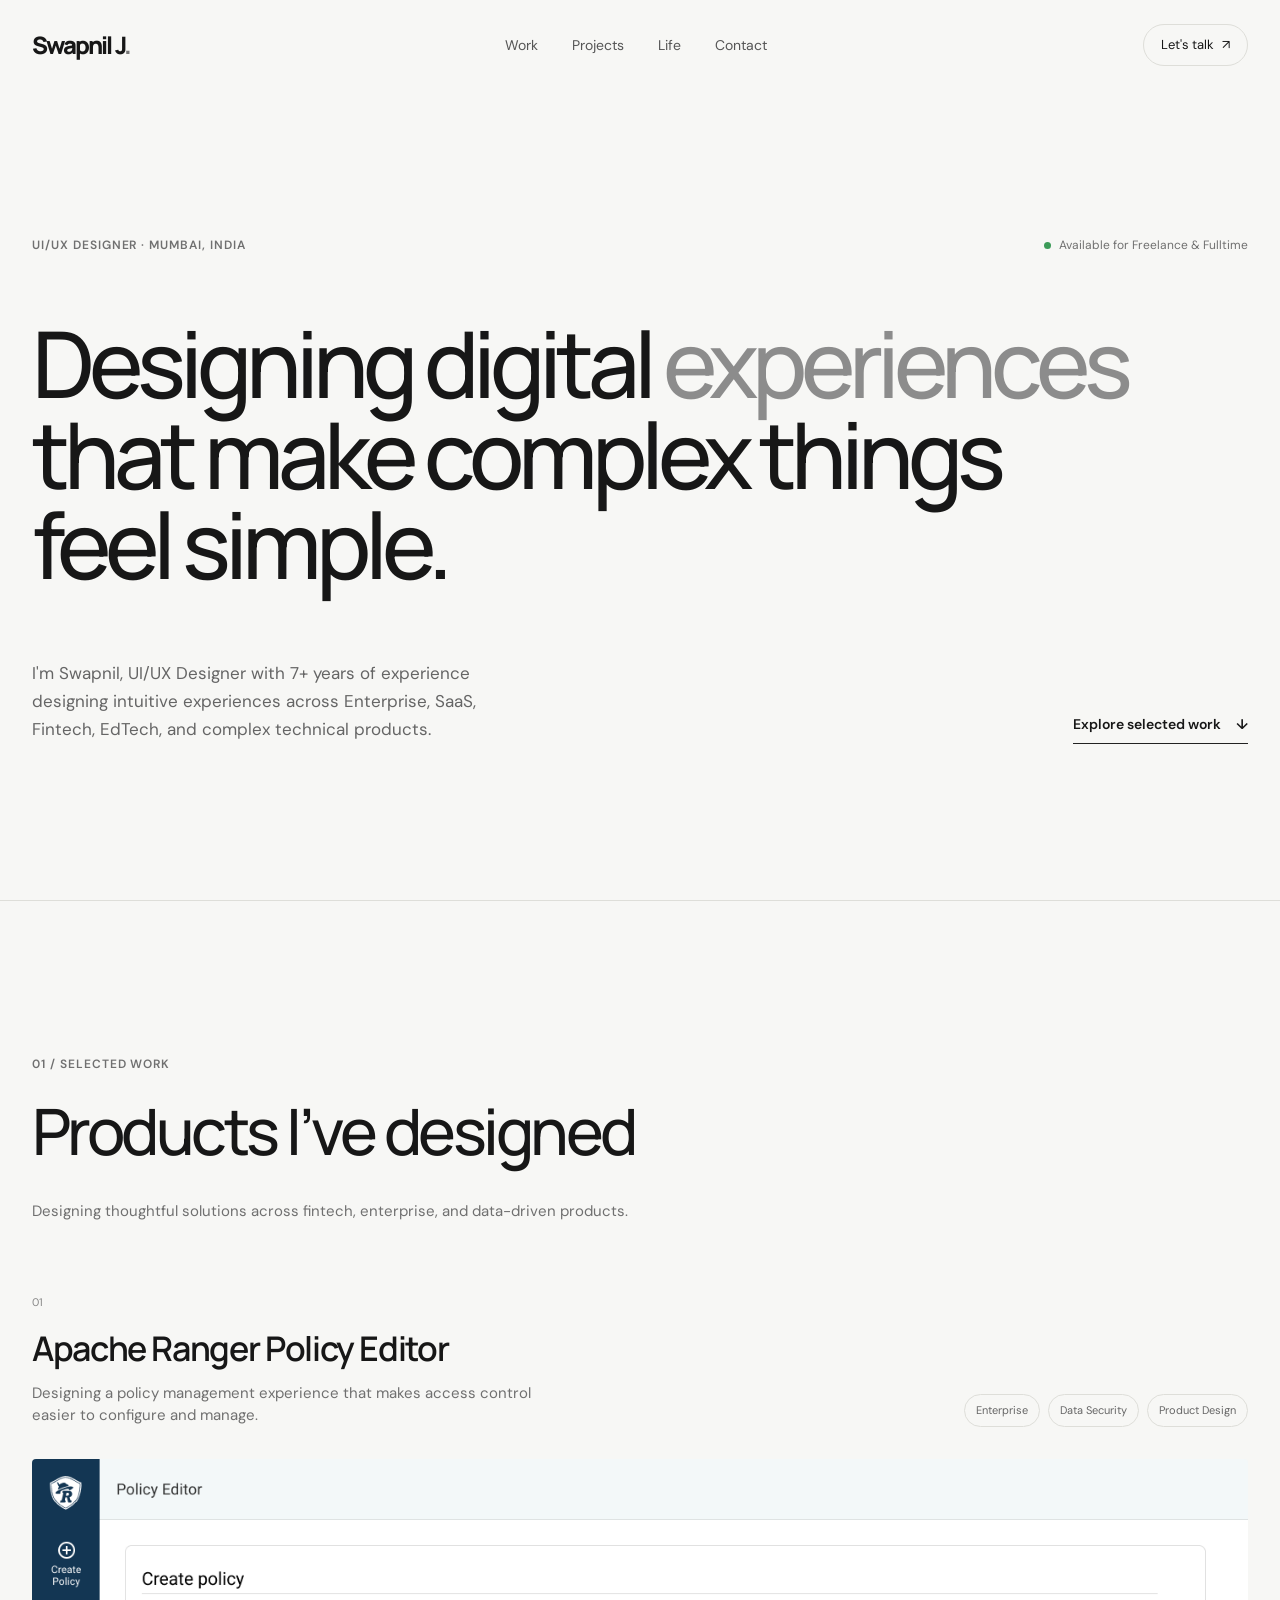
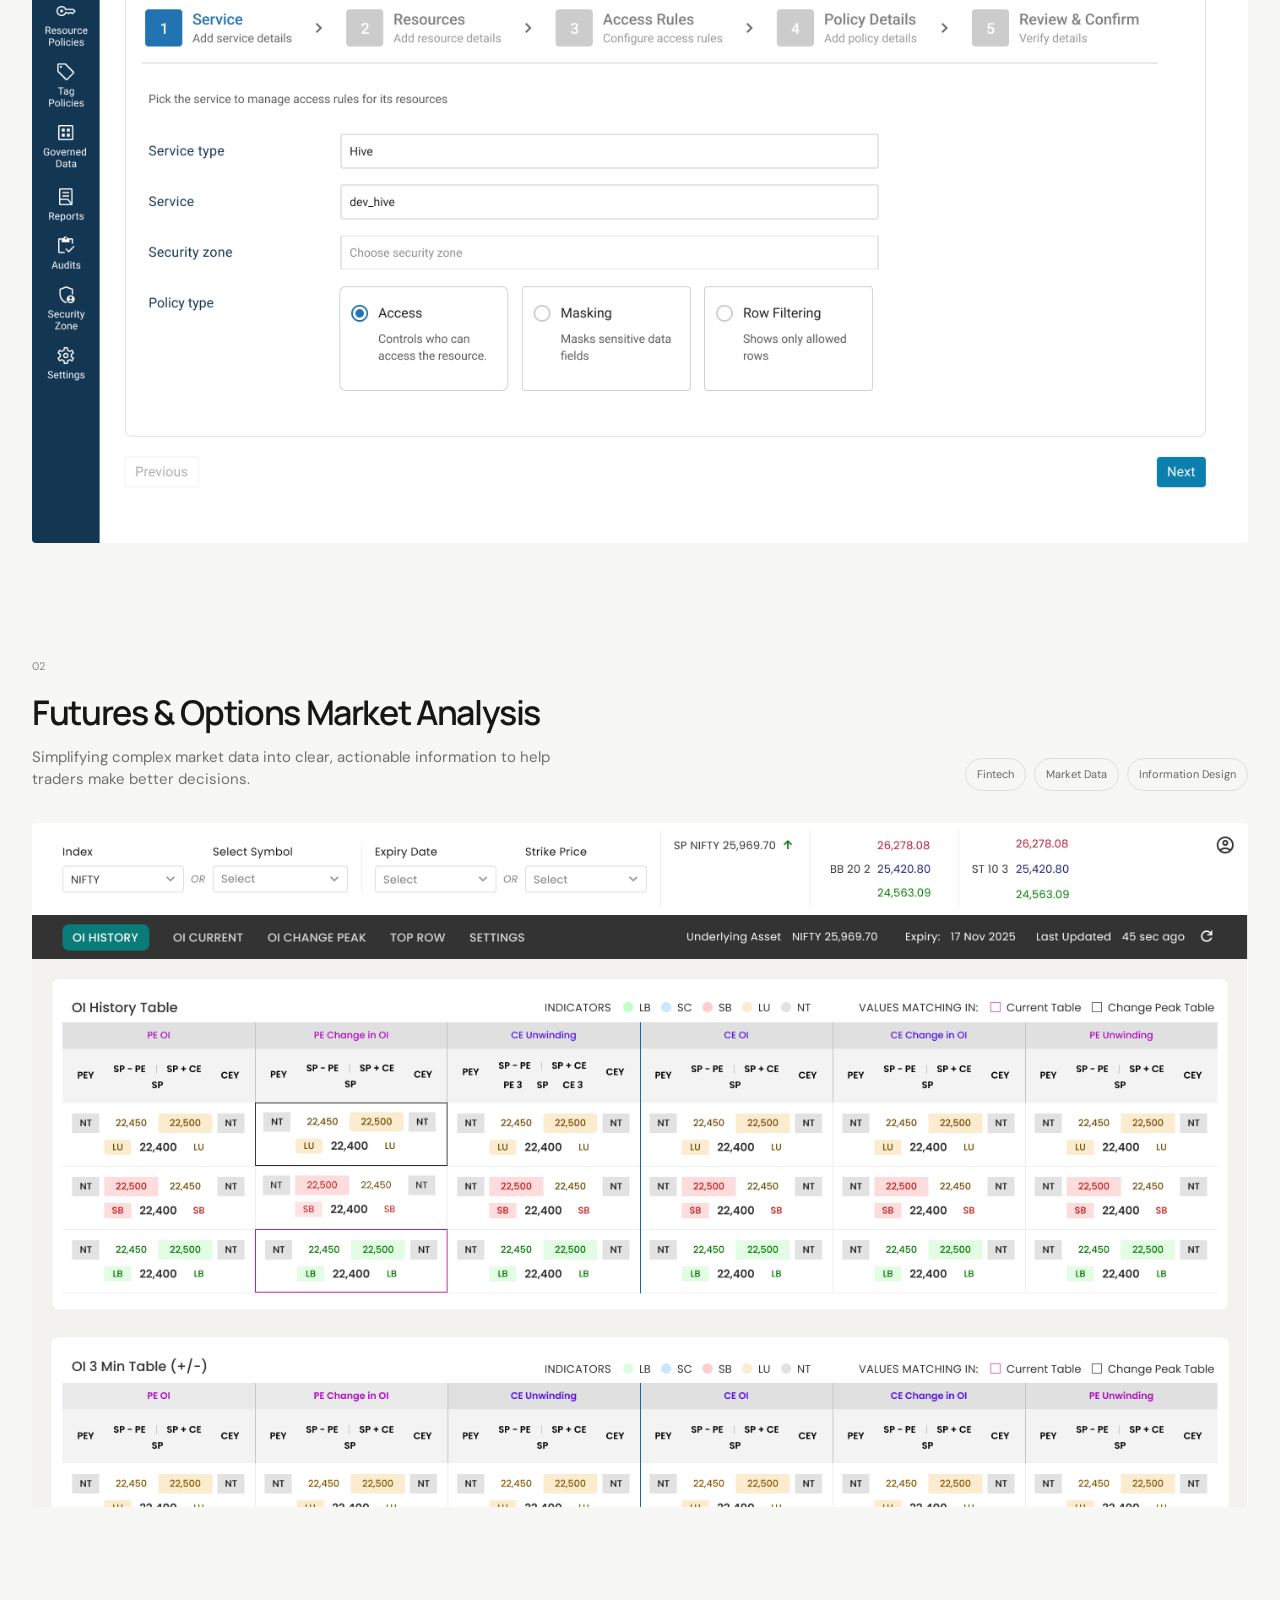
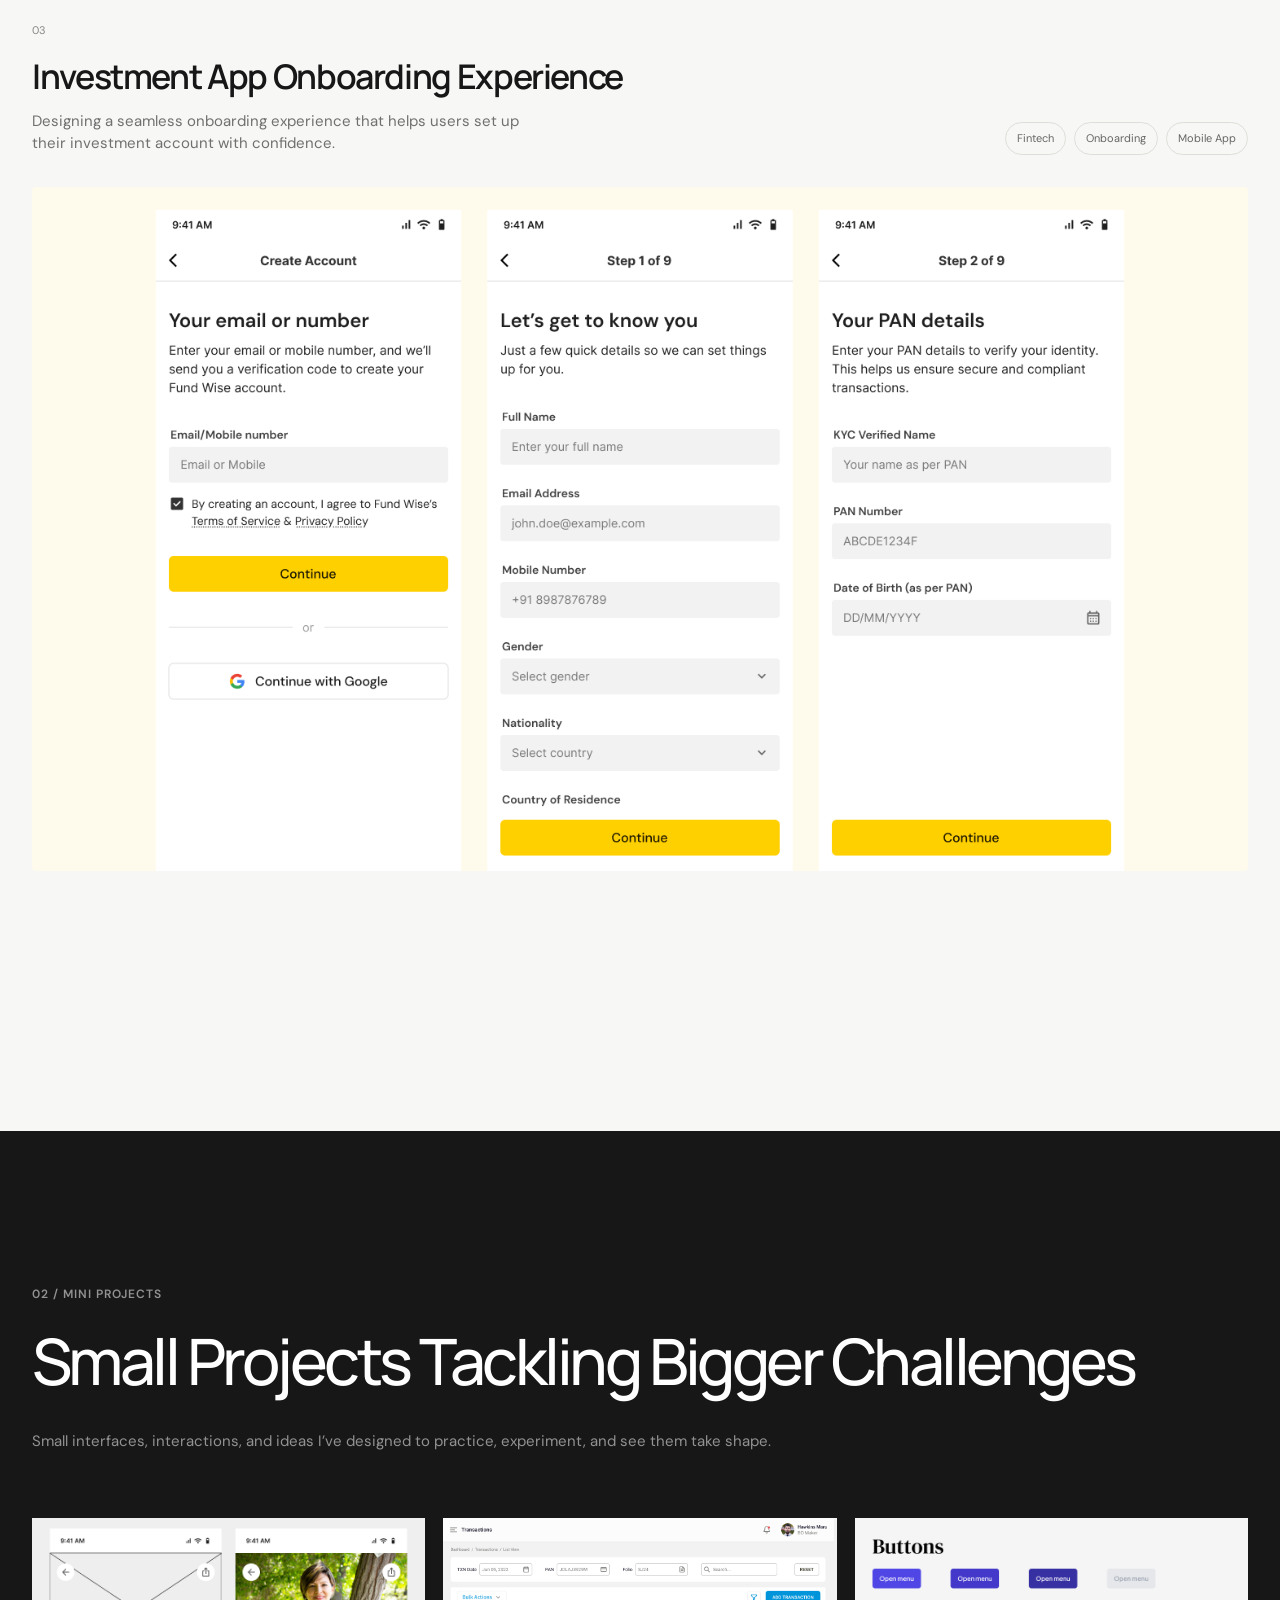
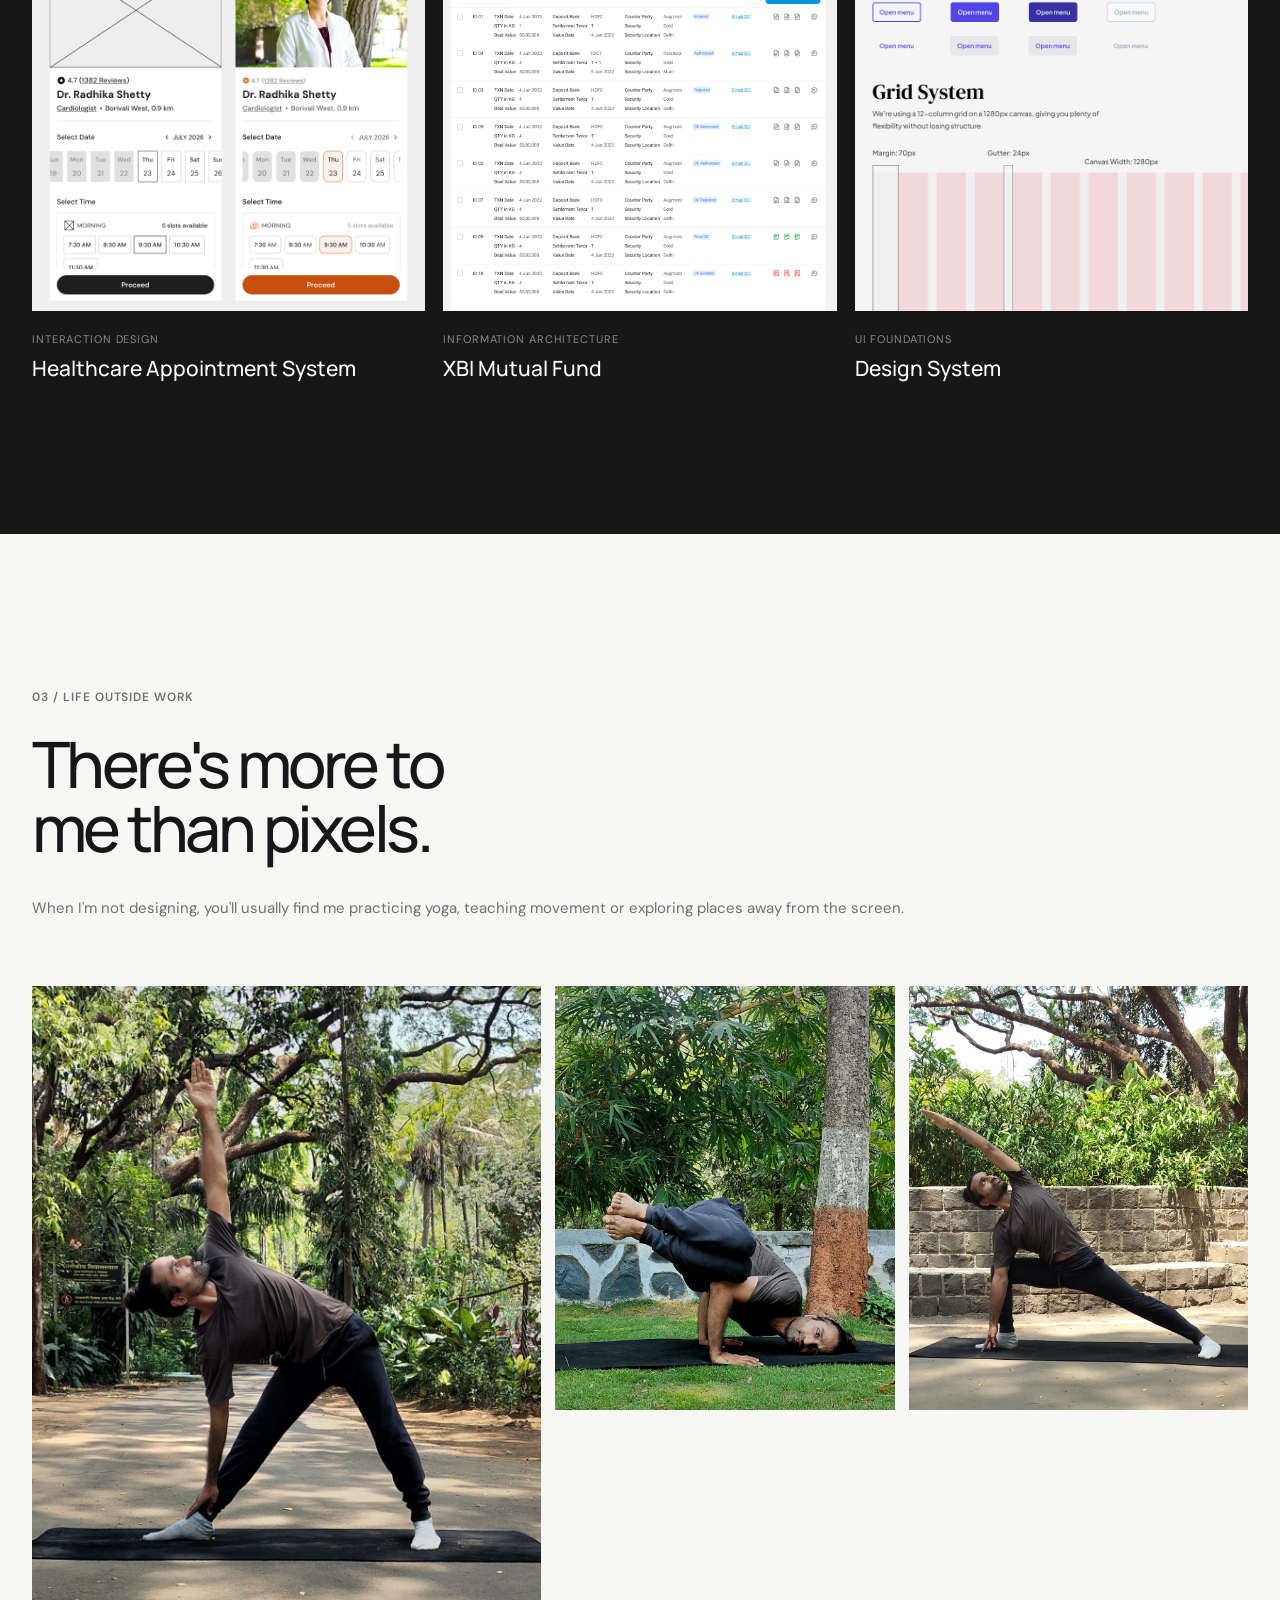
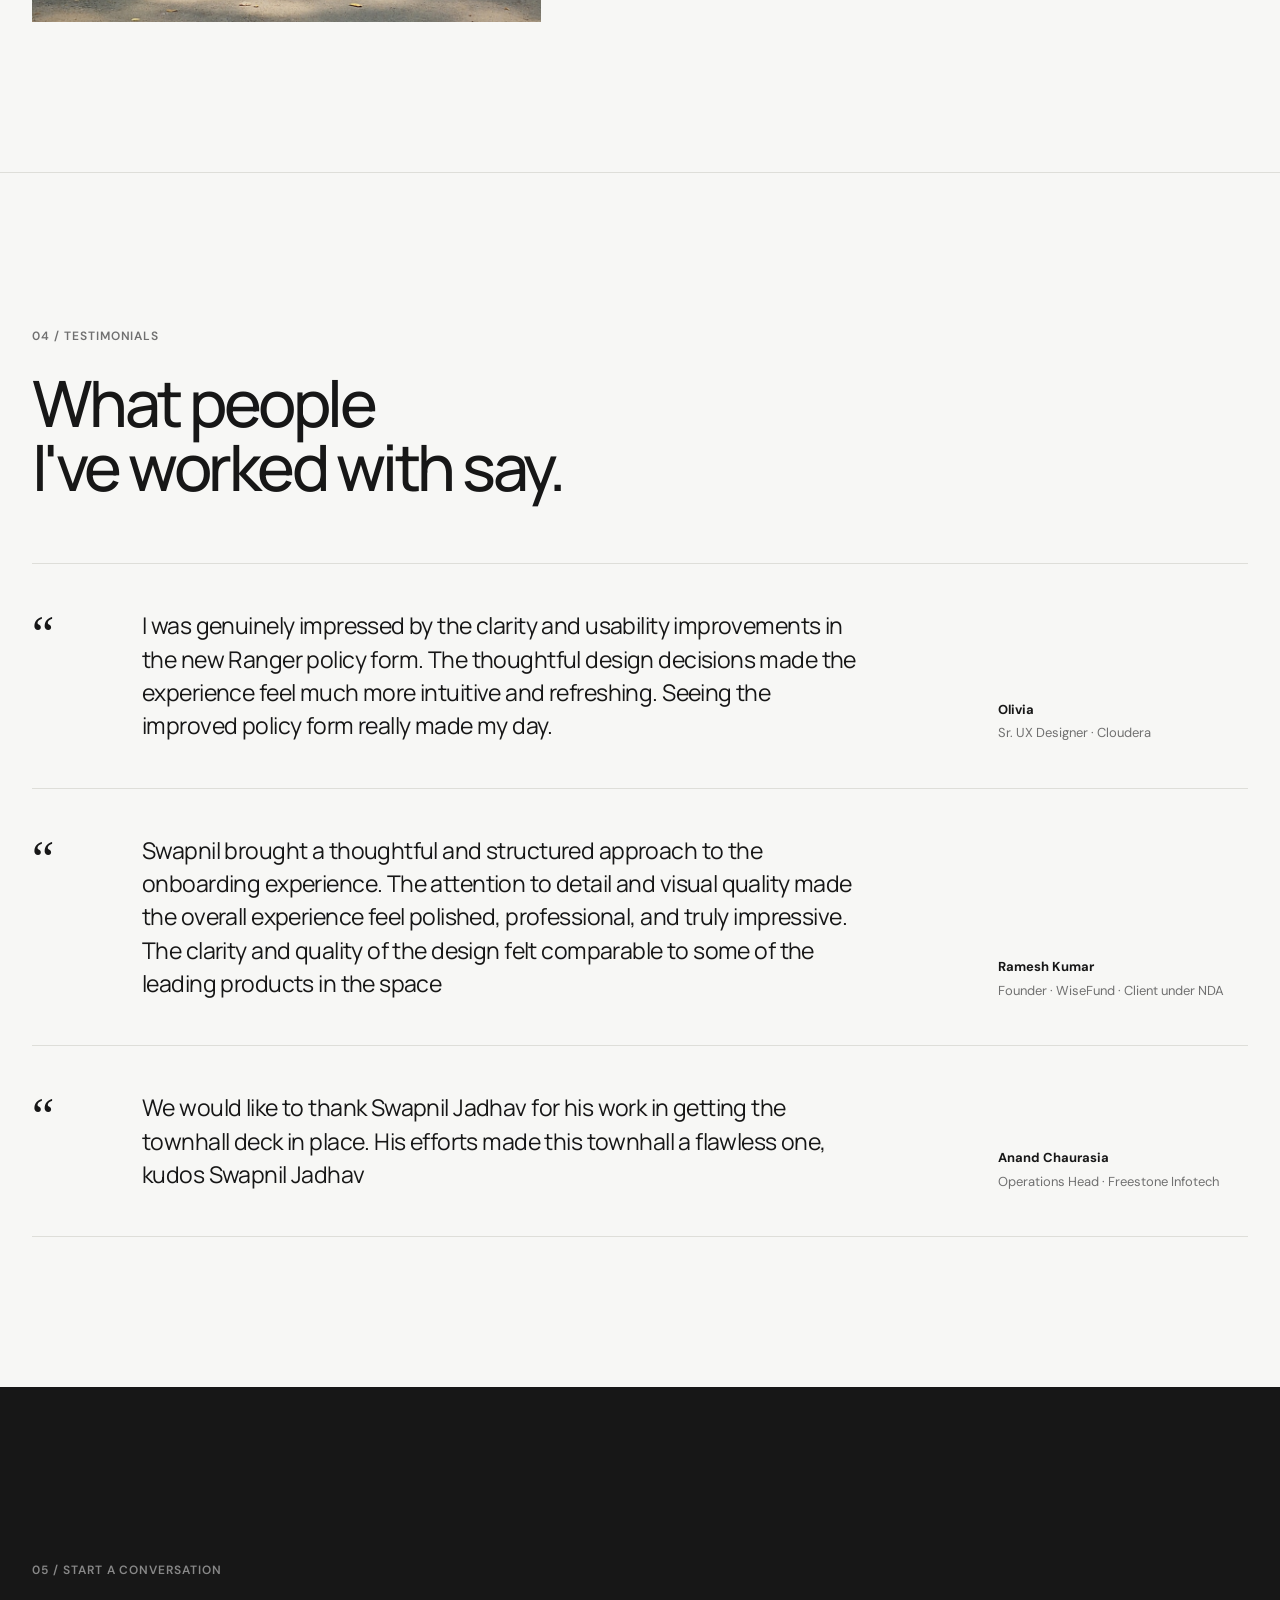
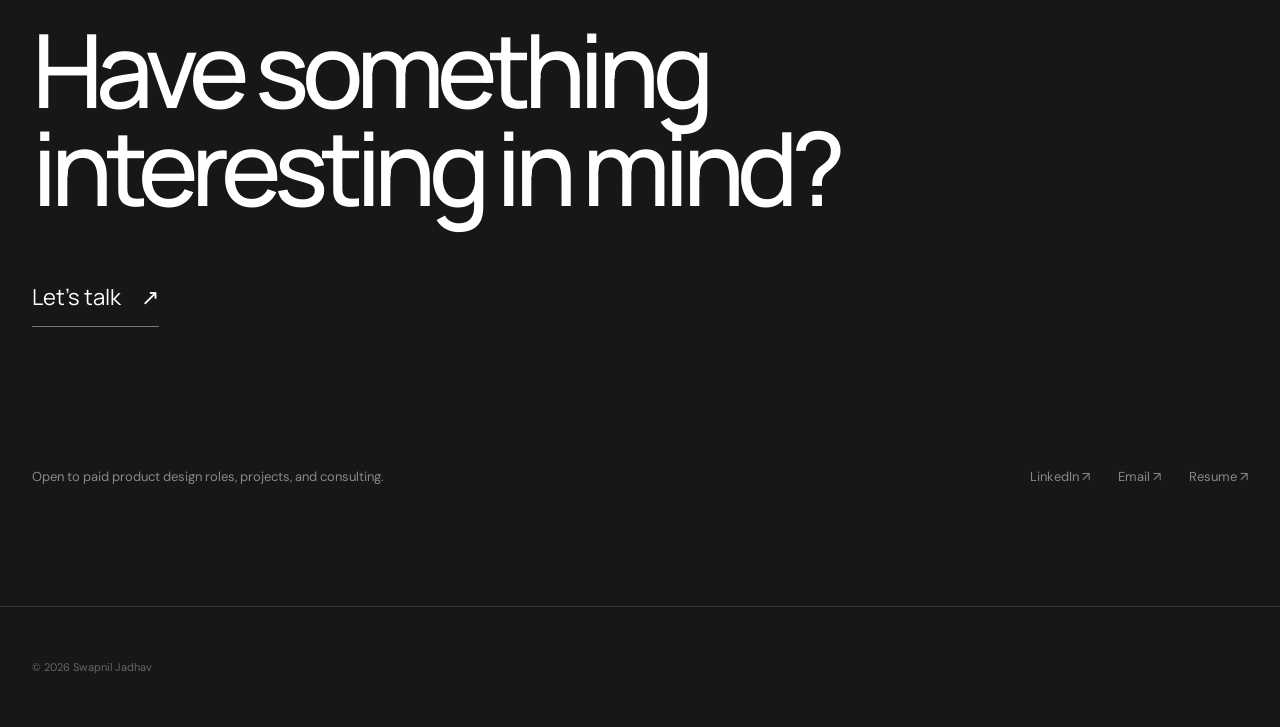
==== commit e9b10b08: "minor corrections" ====
--- a/index.html
+++ b/index.html
@@ -458,7 +458,7 @@
 
           <!-- EXPERIMENT 01 -->
 
-          <a href="experiments/experiment-01.html" class="experiment-card">
+          <a href="healtcare-appointment.html" class="experiment-card">
 
             <div class="experiment-visual experiment-one">
               <img src="images/healthcare/healthcare-cover.png" />
@@ -497,10 +497,10 @@
 
           <!-- EXPERIMENT 02 -->
 
-          <a href="experiments/experiment-02.html" class="experiment-card">
+          <a href="xbi-mutual-fund.html" class="experiment-card">
 
             <div class="experiment-visual experiment-two">
-              <img src="images/sbi/sbi-mutual-fund.png" />
+              <img src="images/xbi/xbi-mutual-fund.png" />
 
               <!-- <span>
                 02
@@ -518,7 +518,7 @@
                 </span>
 
                 <h3>
-                  SBI Mutual Fund
+                  XBI Mutual Fund
                 </h3>
 
               </div>
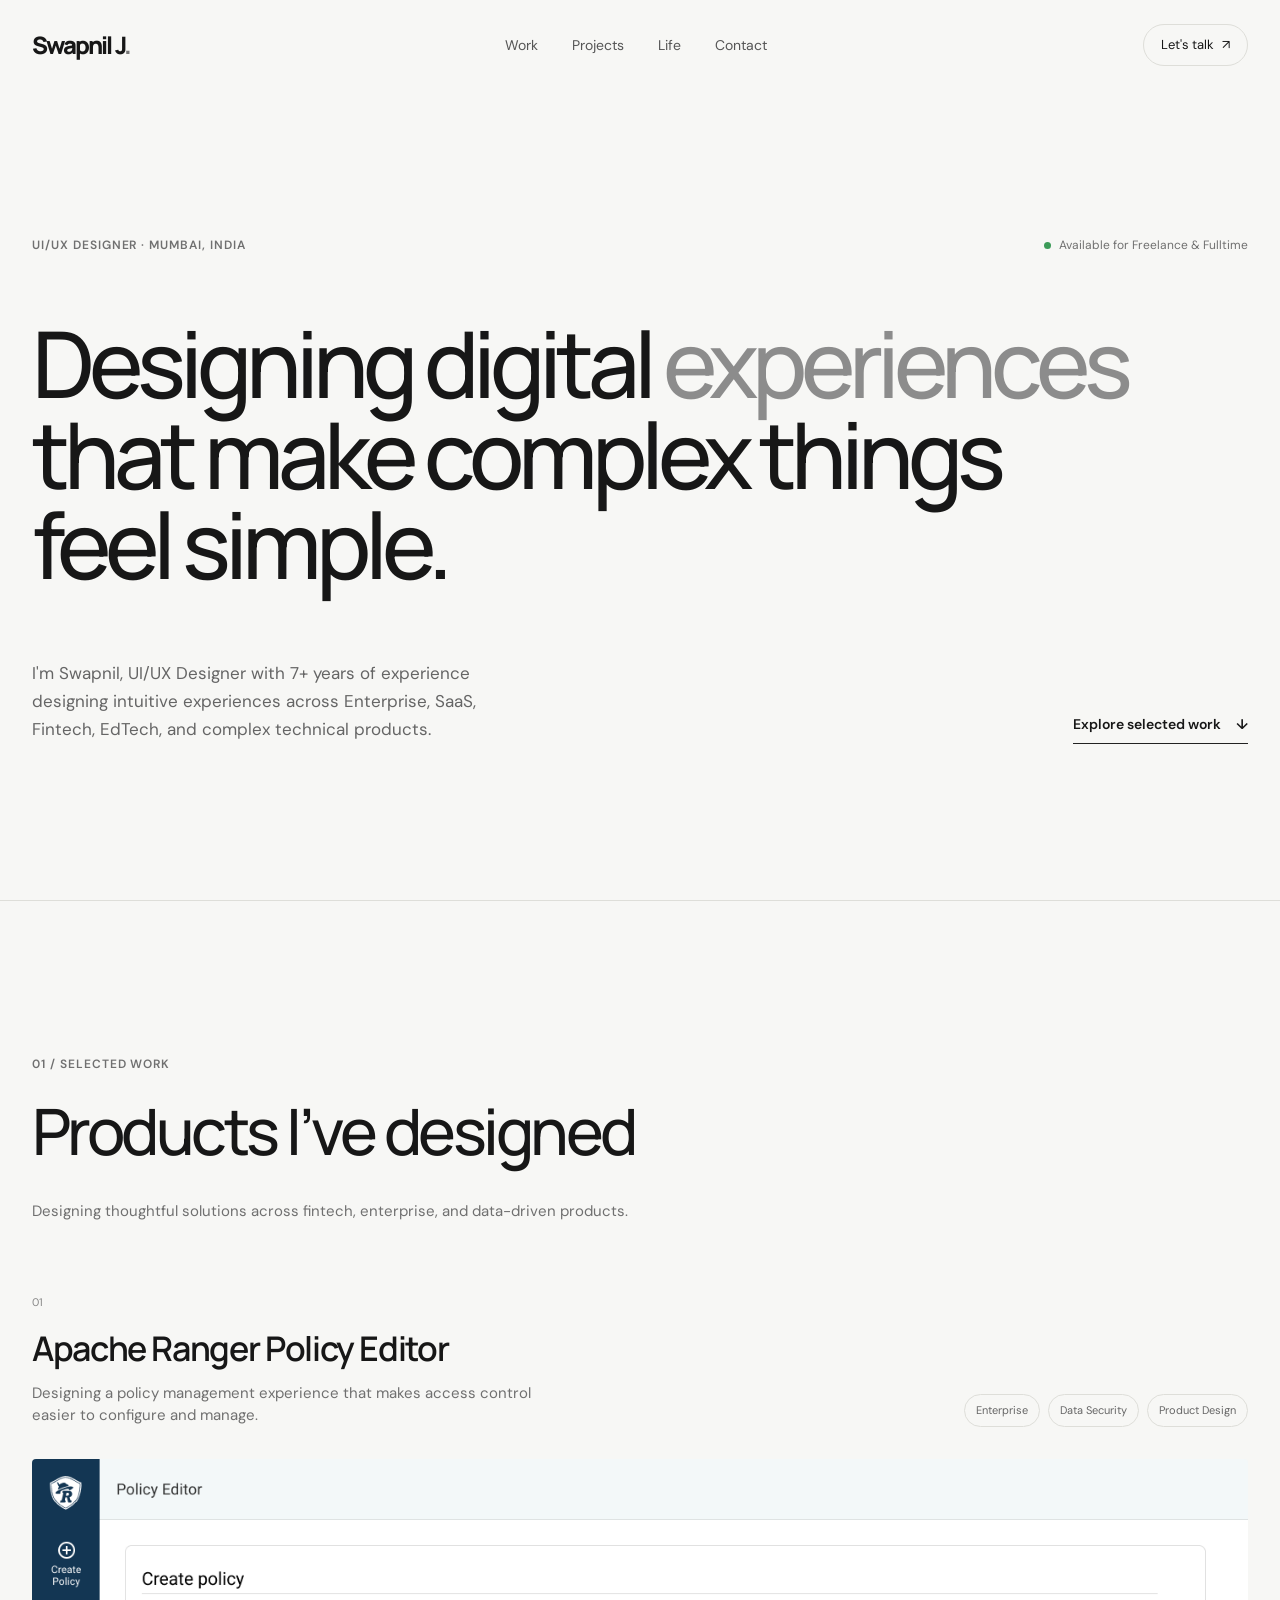
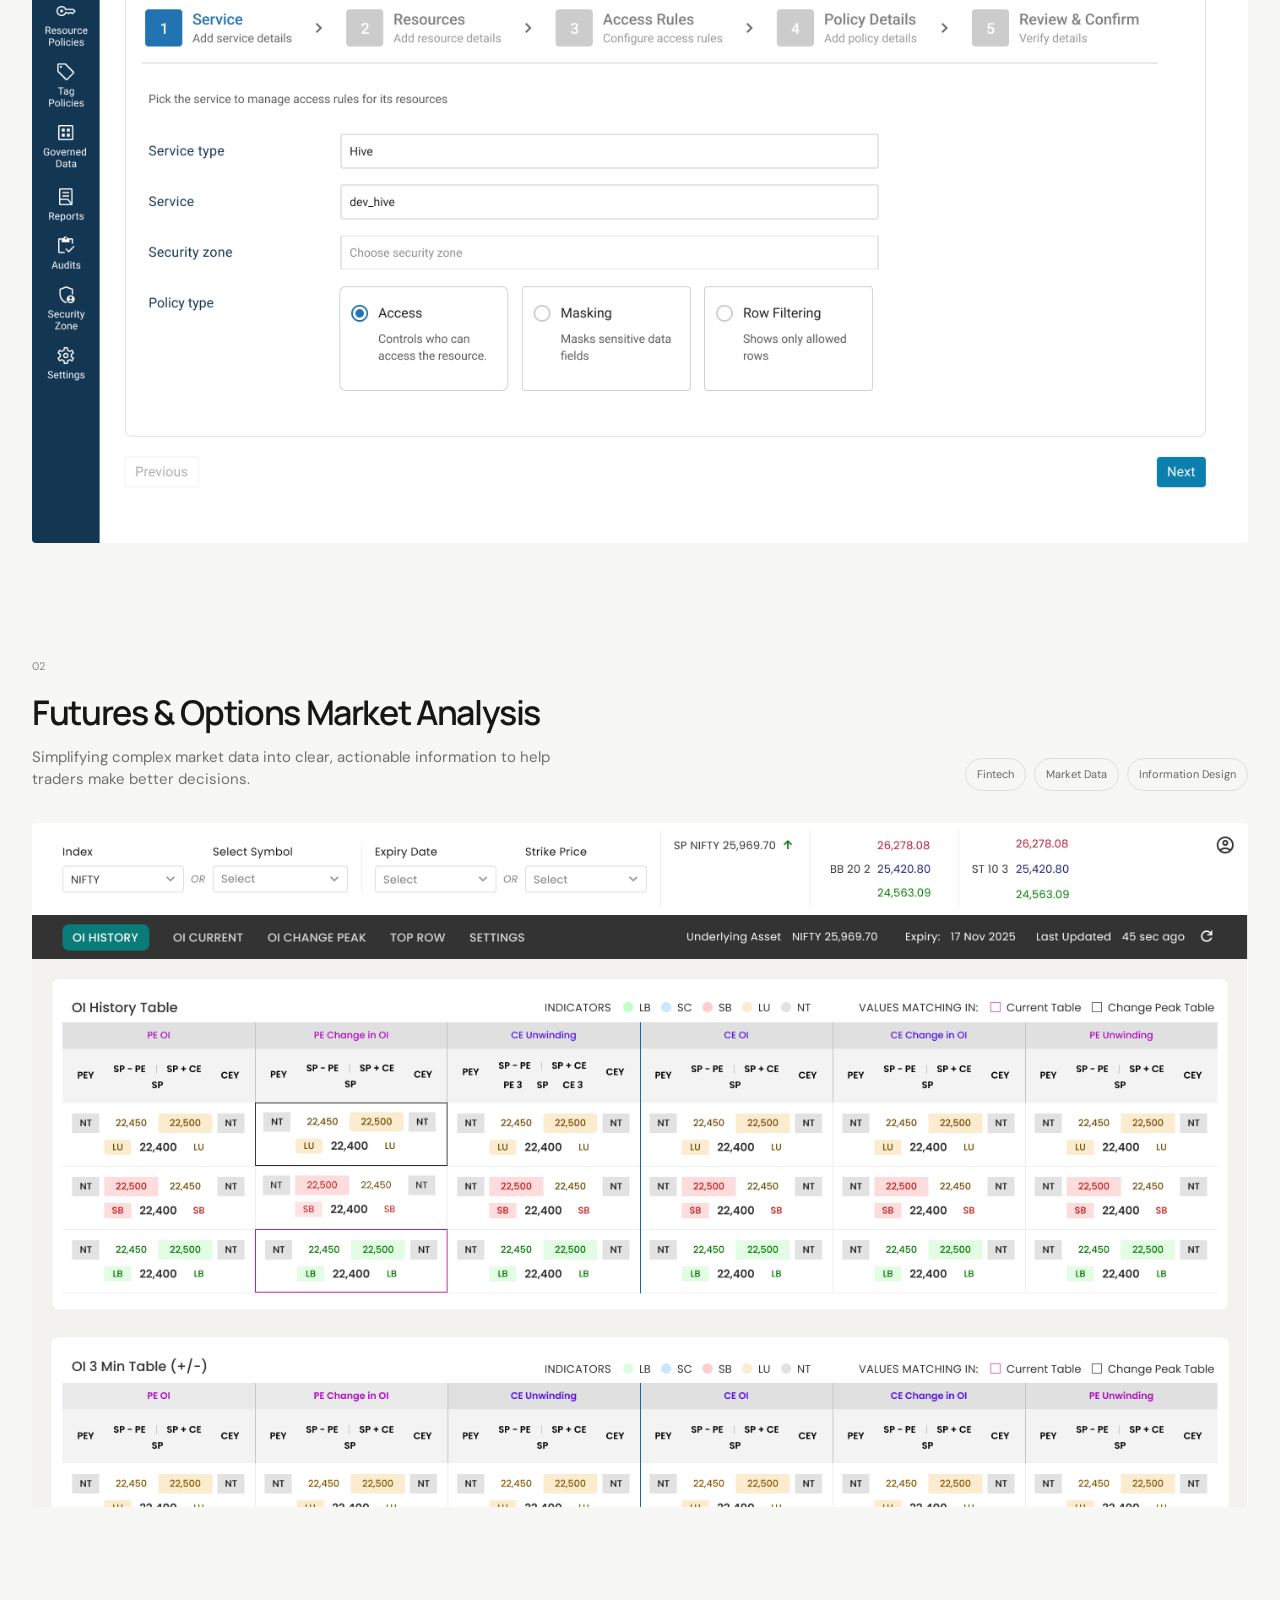
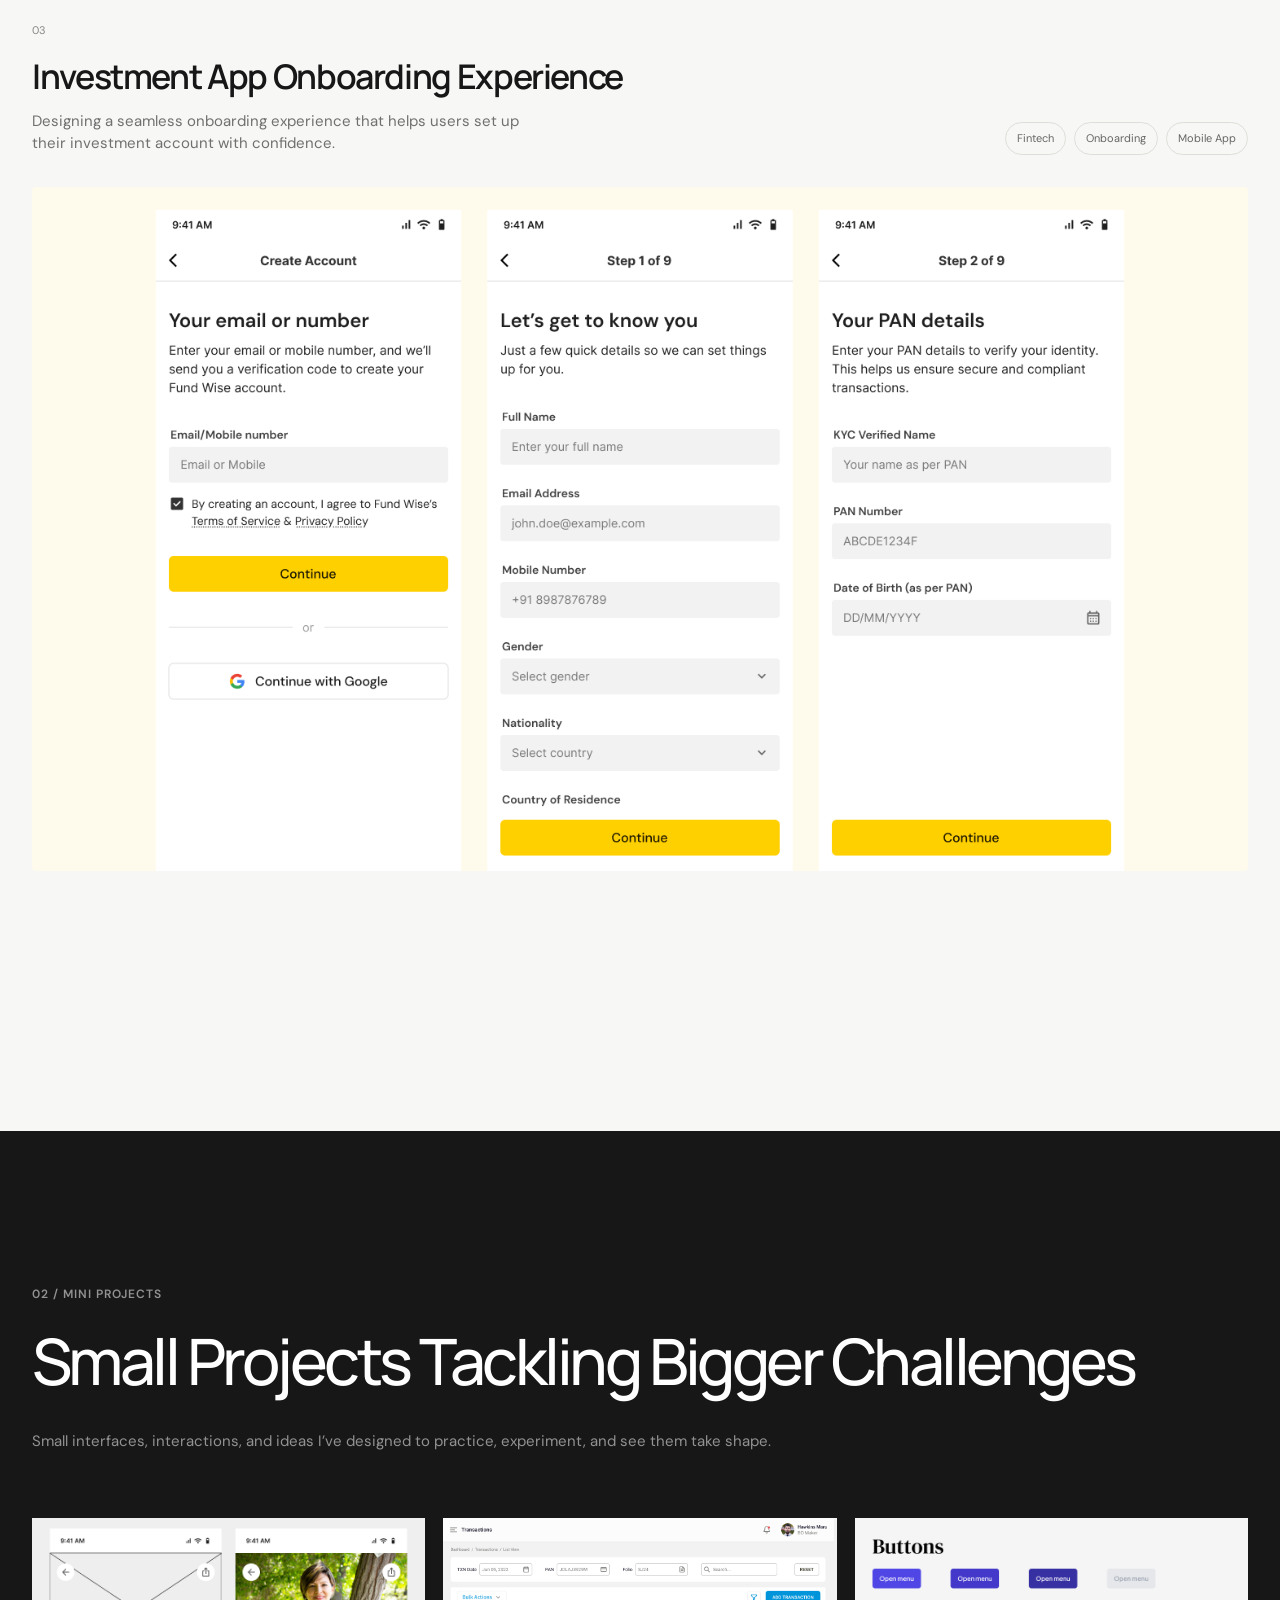
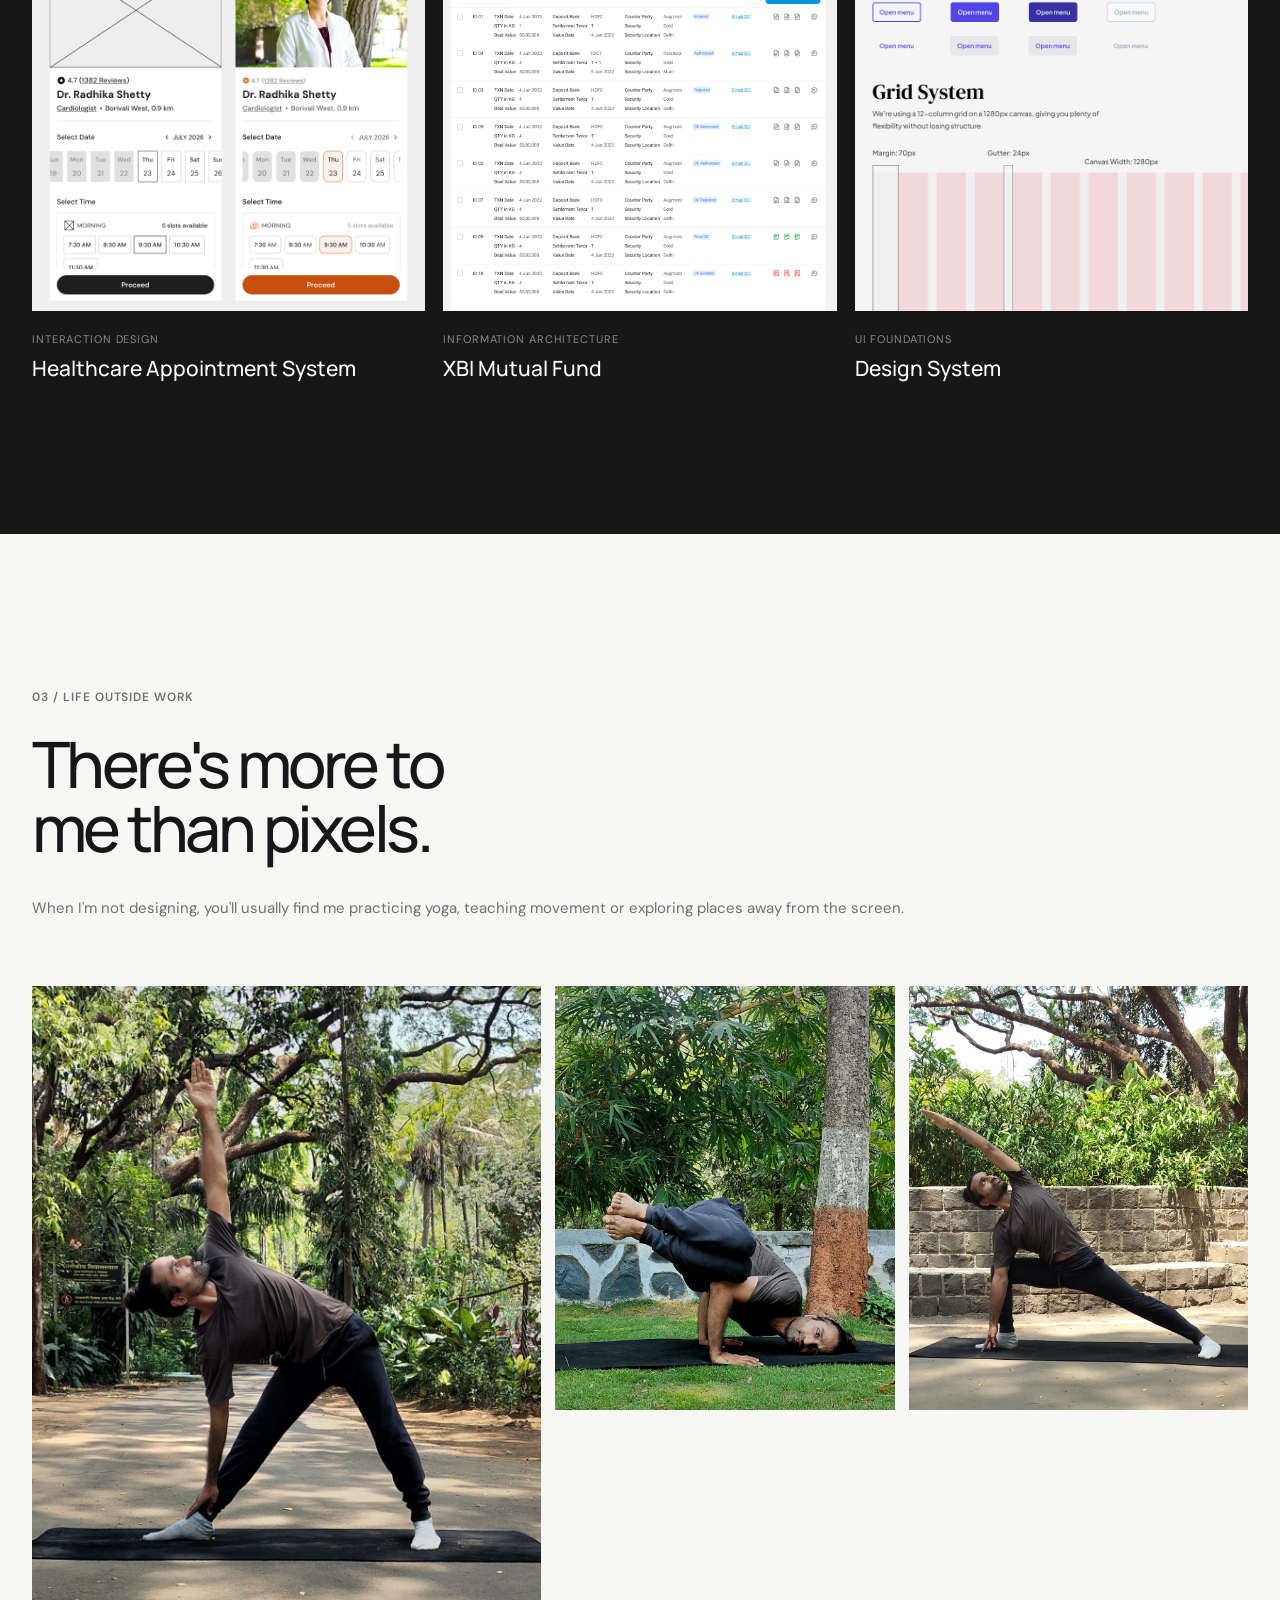
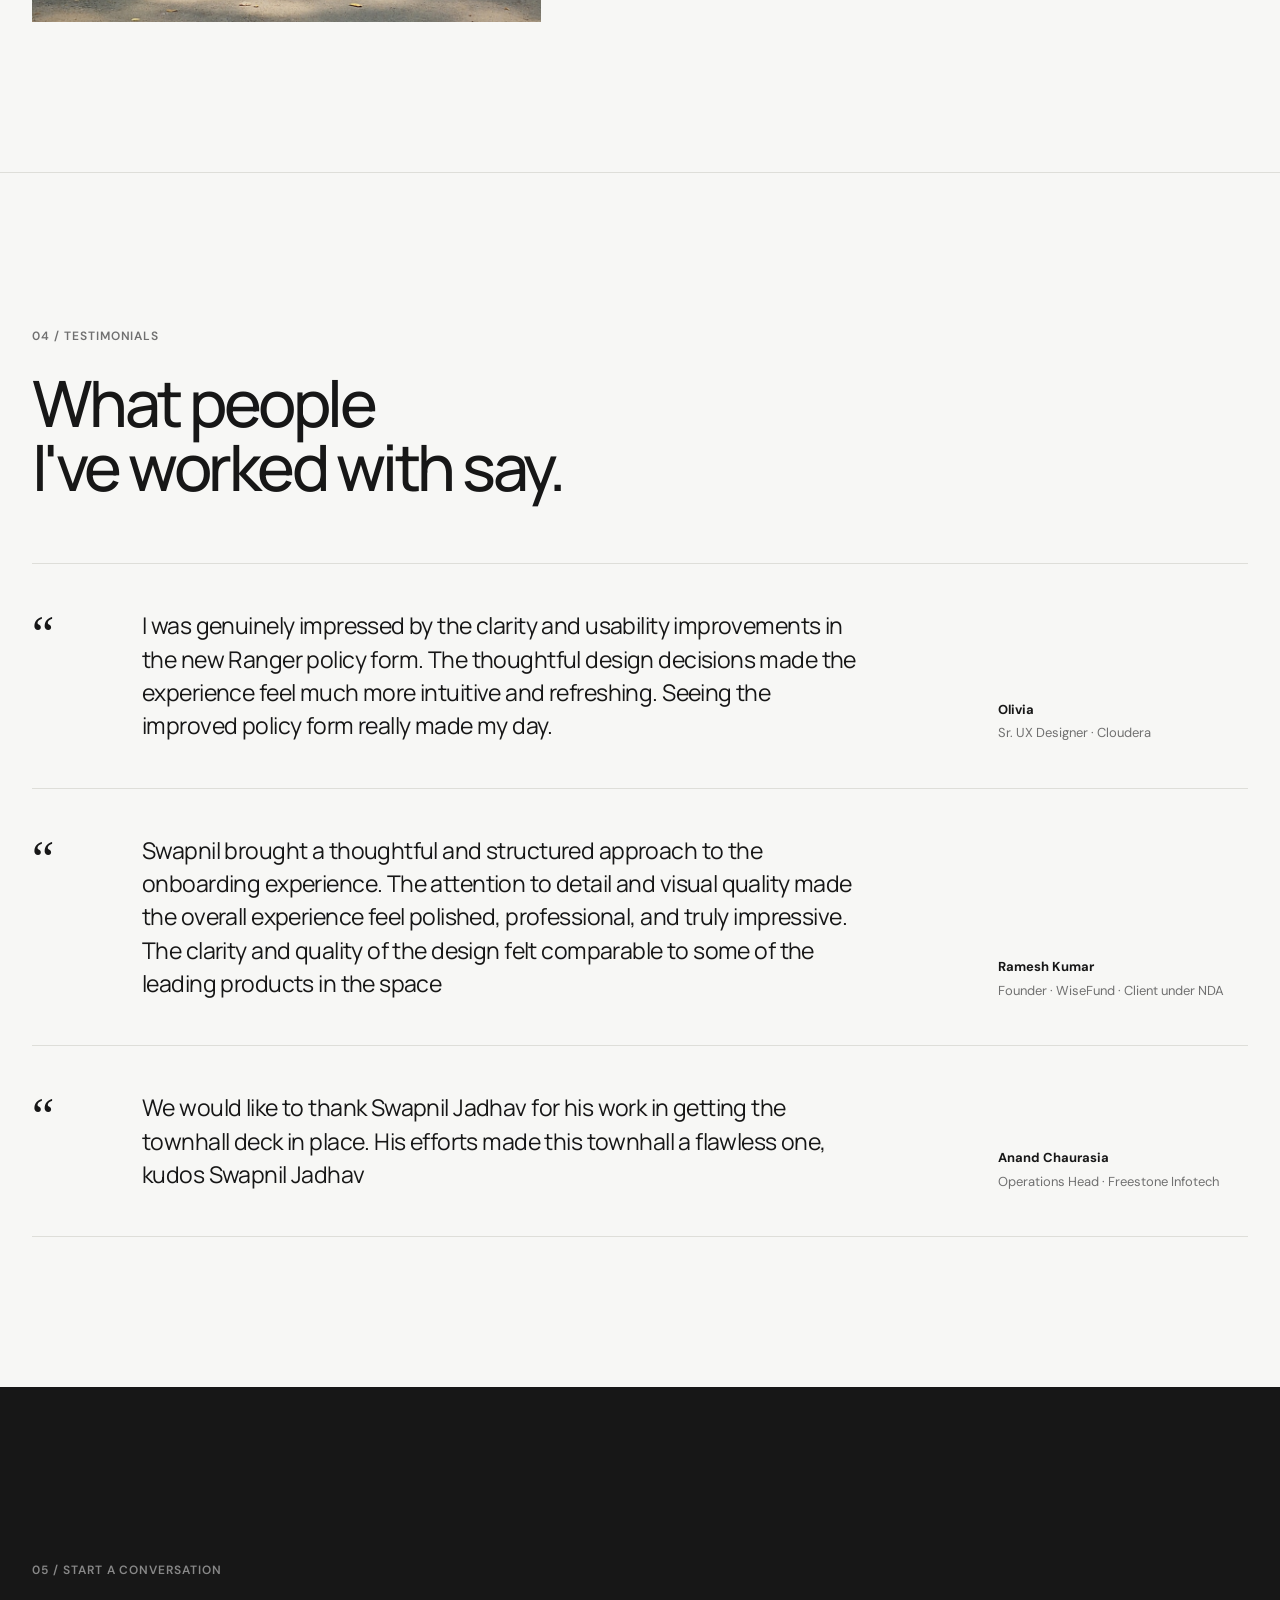
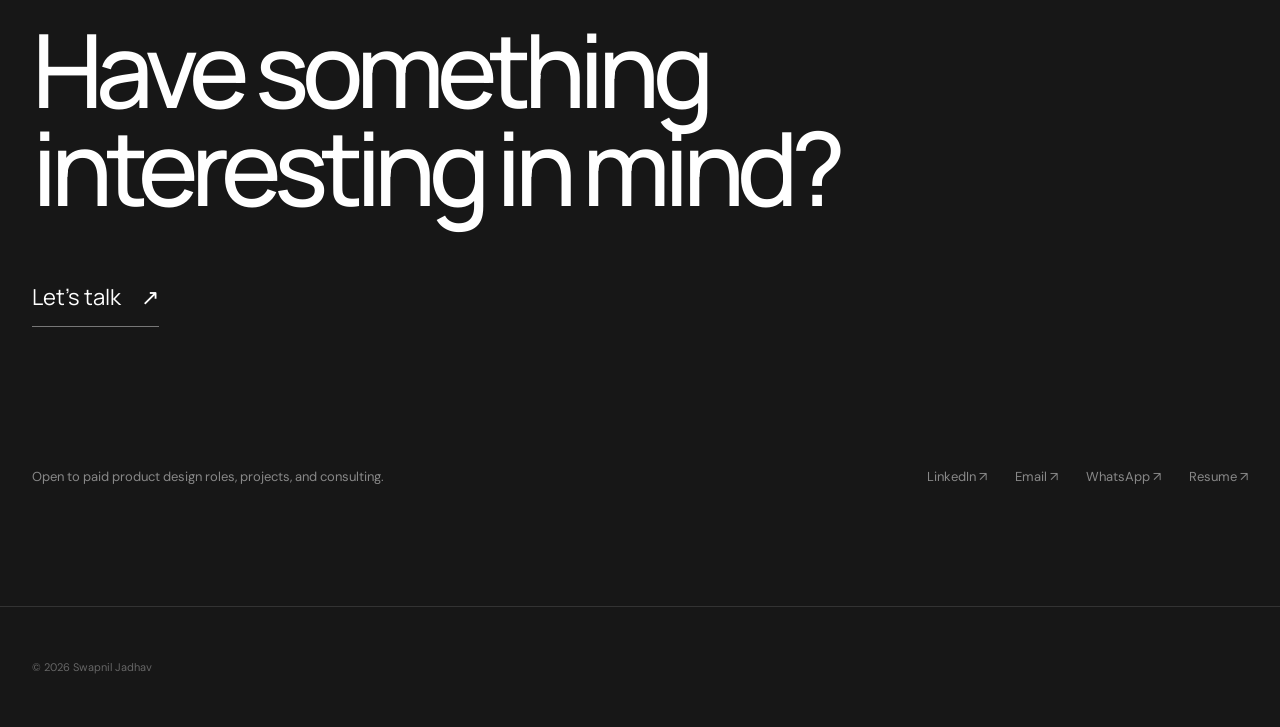
==== commit e309aad4: "updated contact details" ====
--- a/index.html
+++ b/index.html
@@ -58,7 +58,7 @@
       </nav>
 
 
-      <a href="#contact" class="nav-cta">
+      <a href="mailto:falconwebsites.in@gmail.com" class="nav-cta">
 
         Let's talk
 
@@ -536,7 +536,7 @@
 
           <!-- EXPERIMENT 03 -->
 
-          <a href="experiments/experiment-03.html" class="experiment-card">
+          <a href="design-system.html" class="experiment-card">
 
             <div class="experiment-visual experiment-three">
               <img src="images/design-system/design-system.png" />
@@ -821,7 +821,7 @@
         </h2>
 
 
-        <a href="mailto:hello@example.com" class="contact-link">
+        <a href="mailto:falconwebsites.in@gmail.com" class="contact-link">
 
           Let's talk
 
@@ -849,8 +849,11 @@
               LinkedIn ↗
             </a>
 
-            <a href="mailto:hello@example.com">
+            <a href="mailto:falconwebsites.in@gmail.com">
               Email ↗
+            </a>
+            <a href="https://wa.me/918828060253">
+              WhatsApp ↗
             </a>
 
             <a href="#">
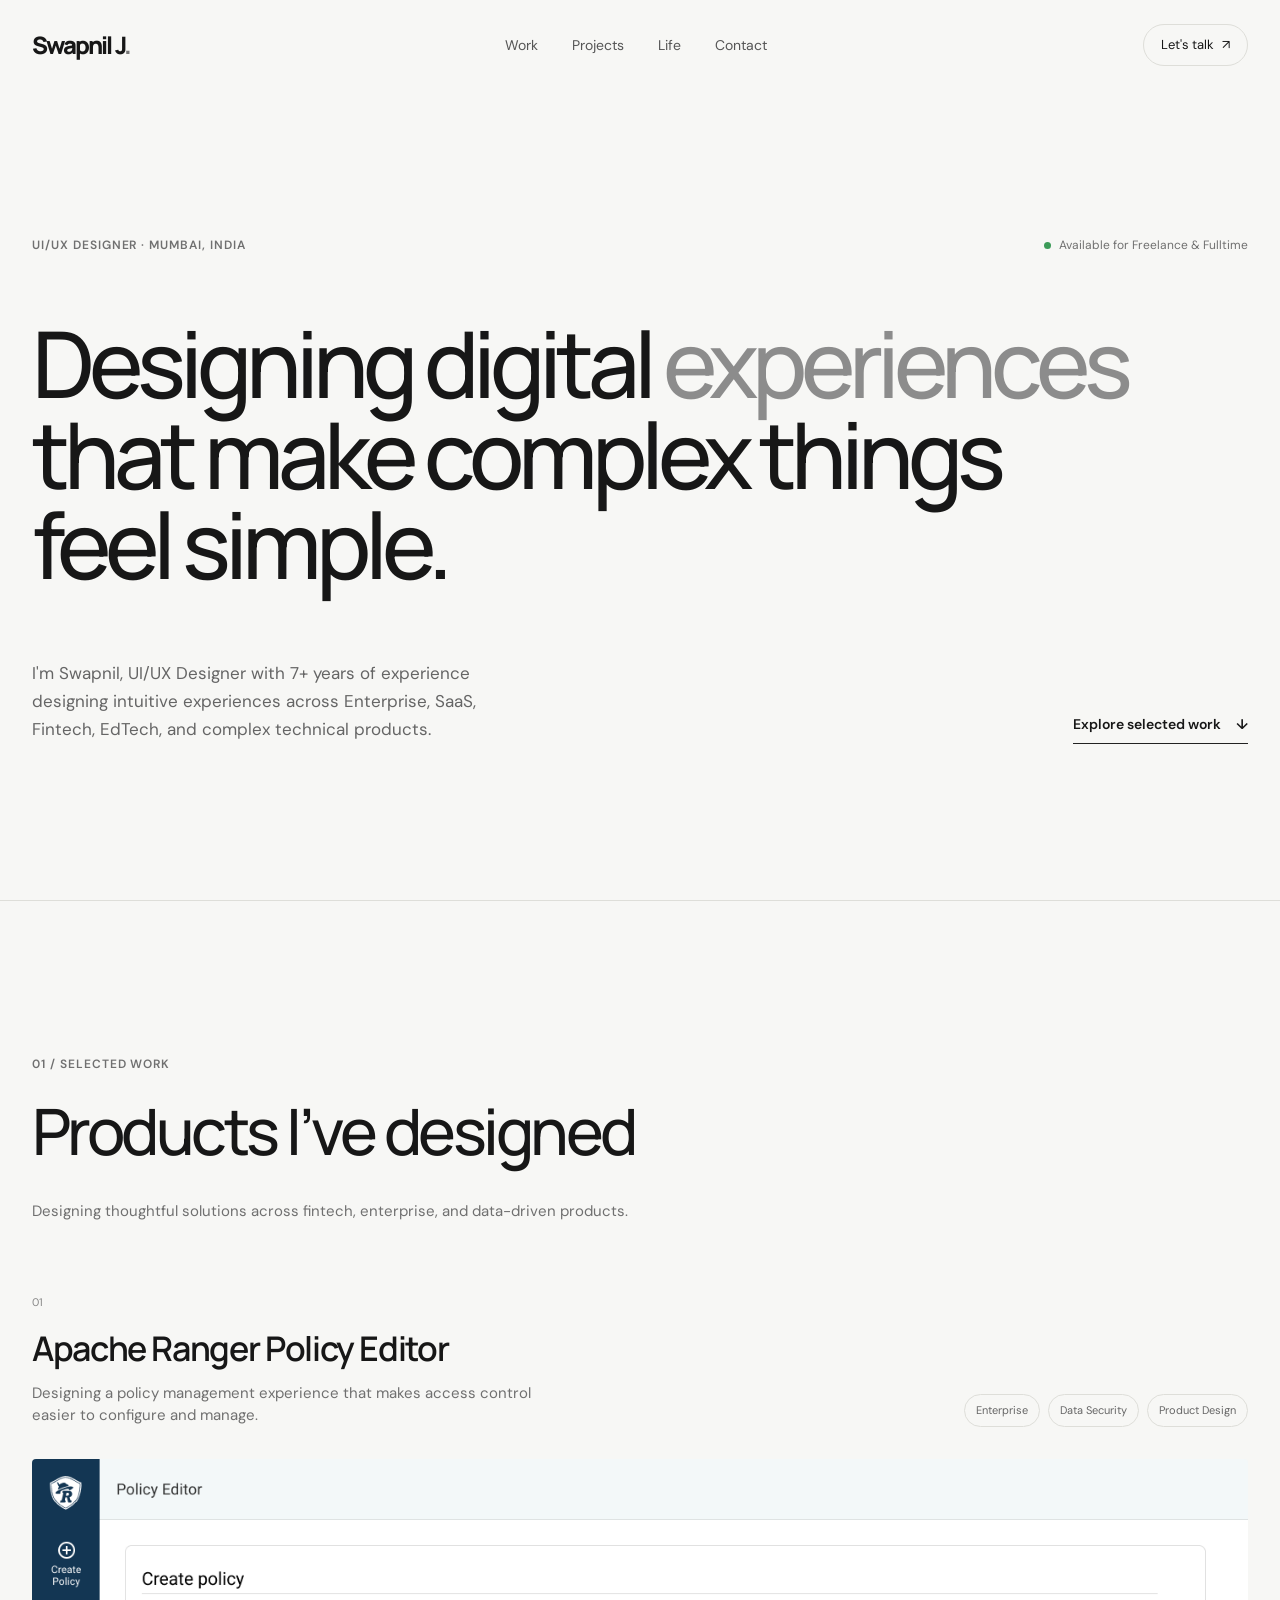
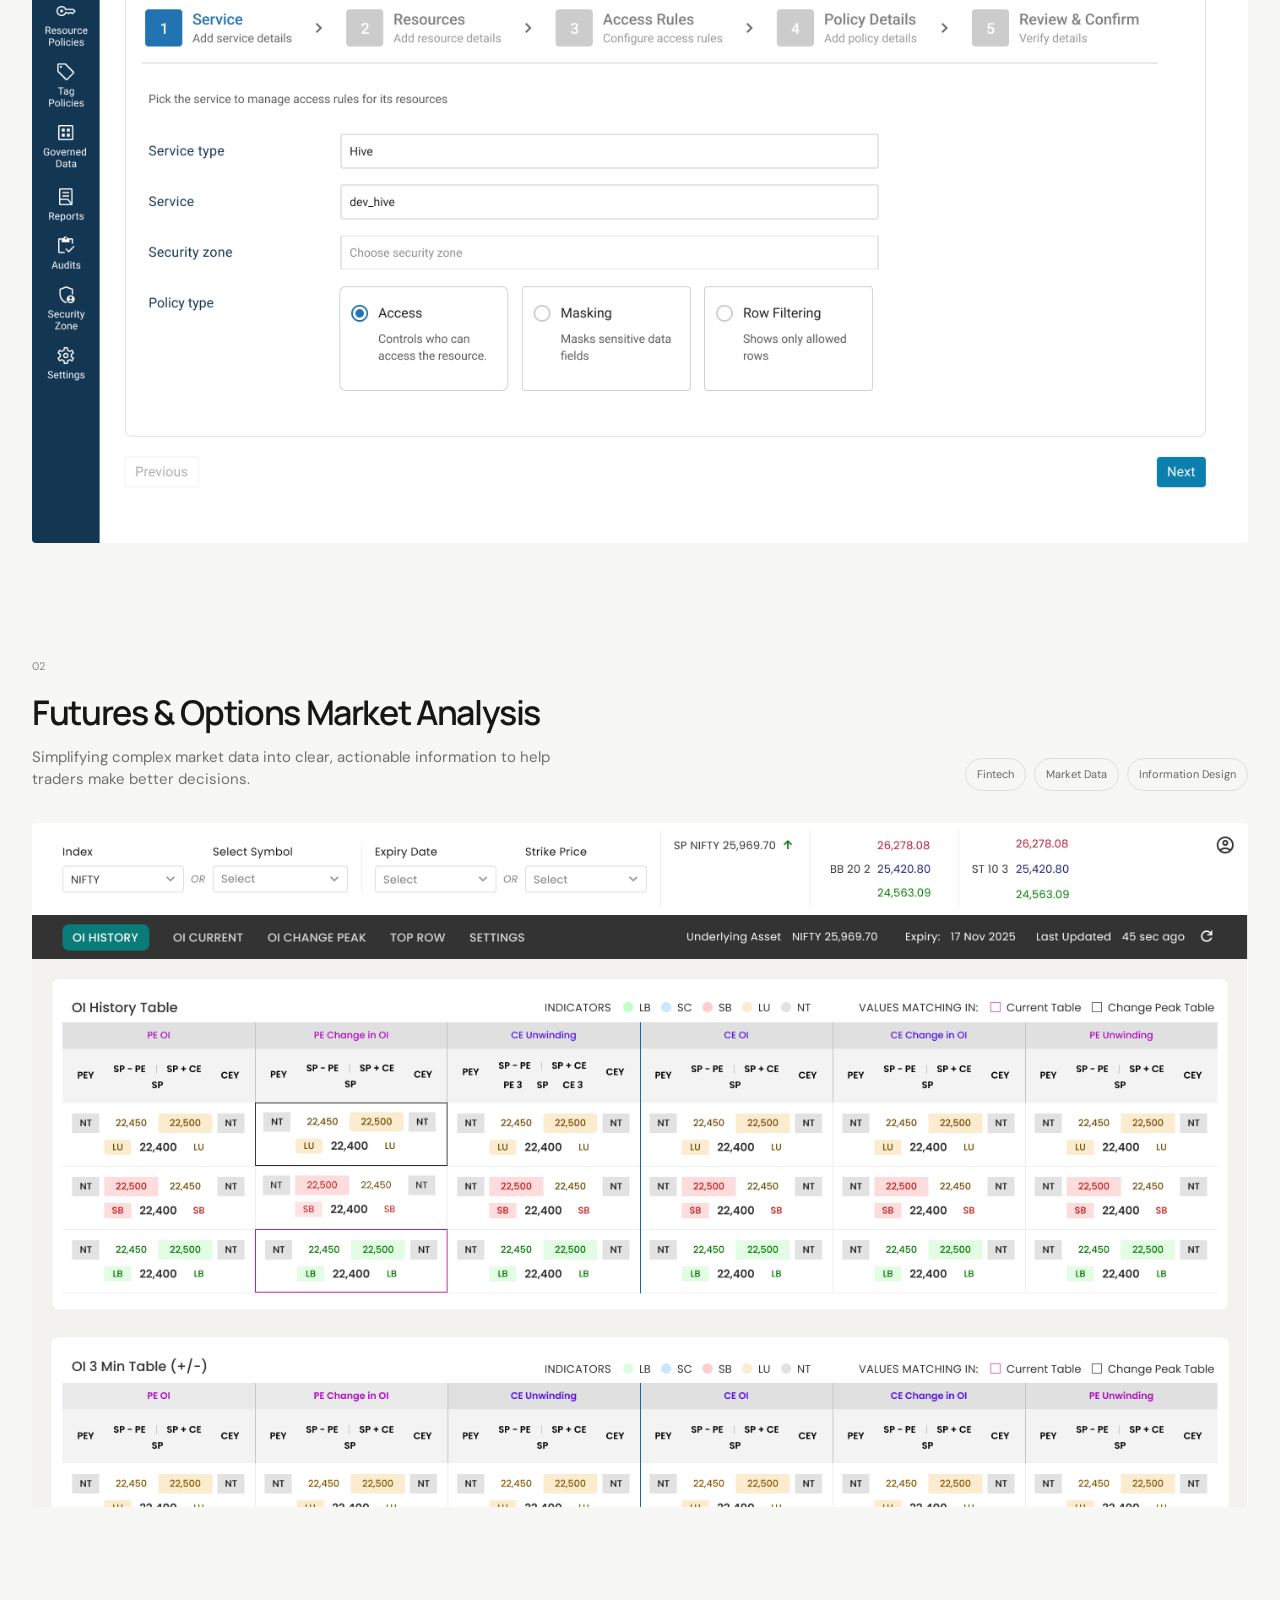
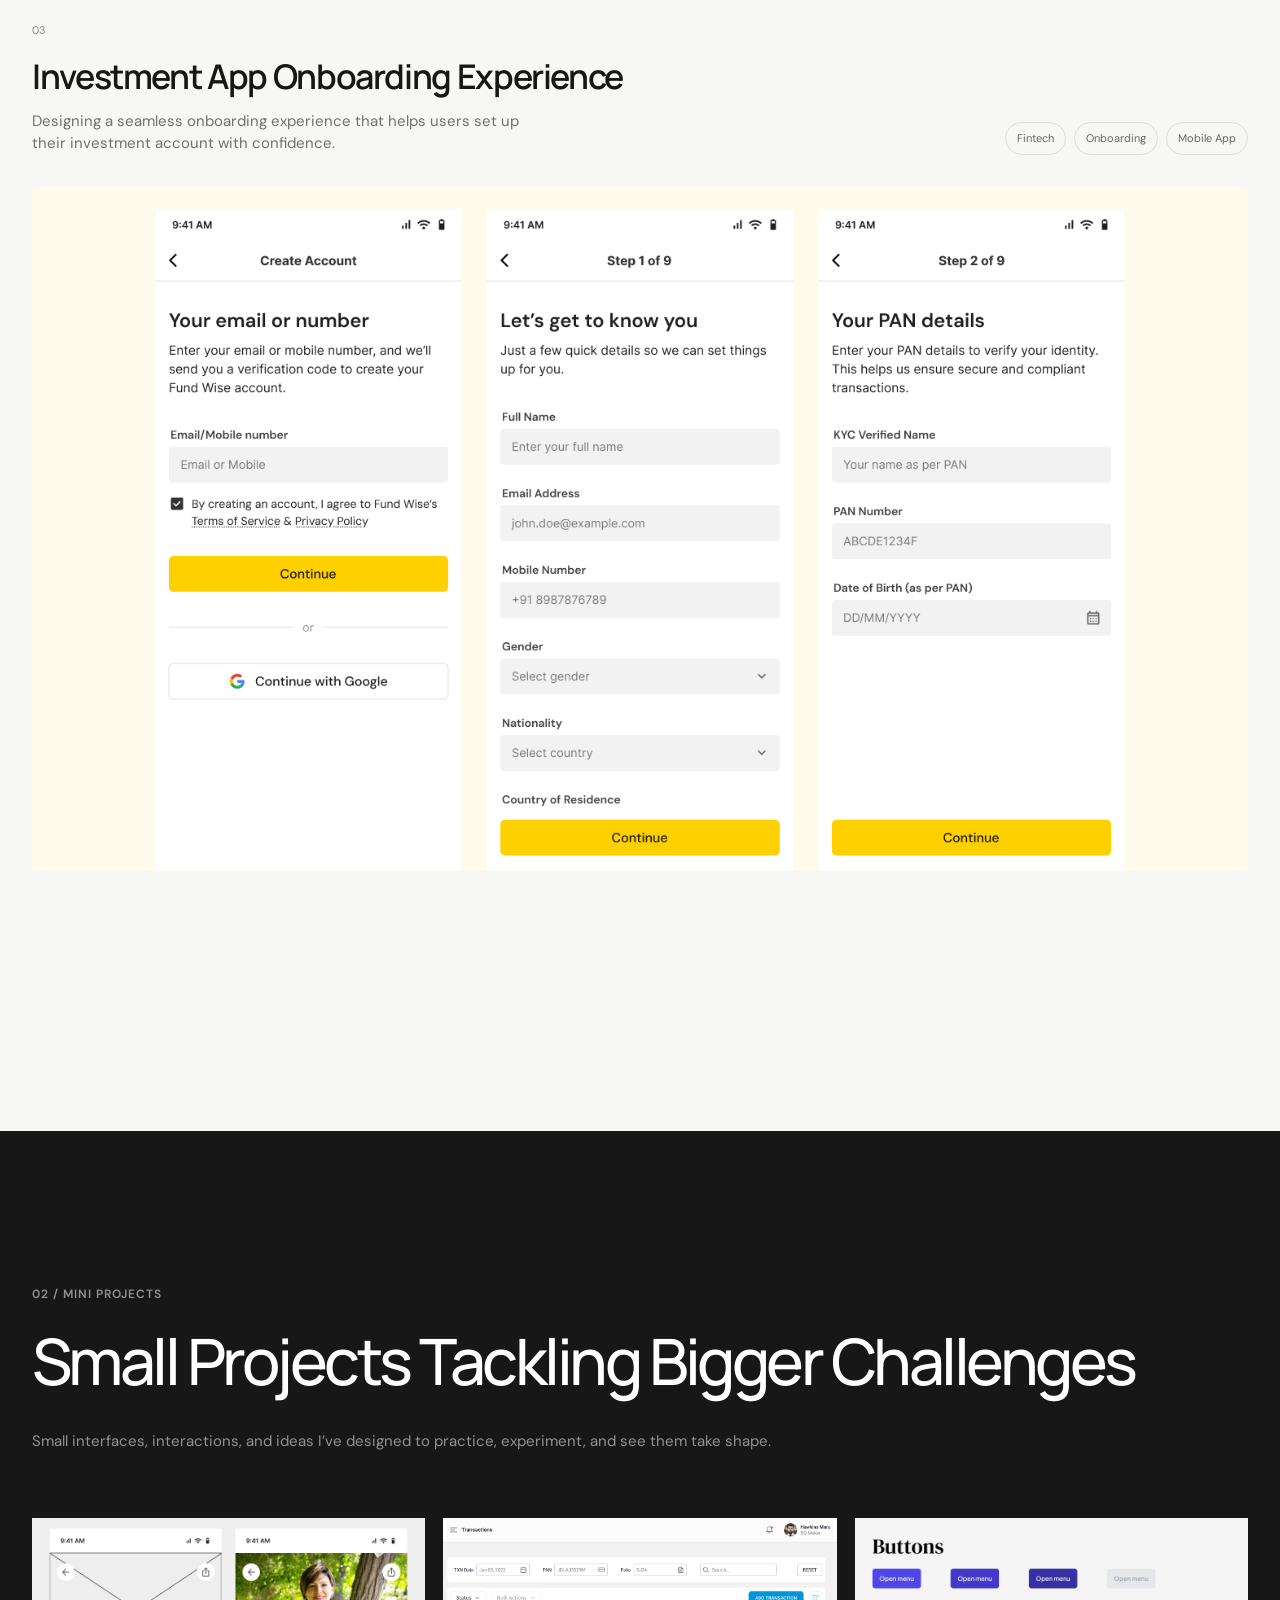
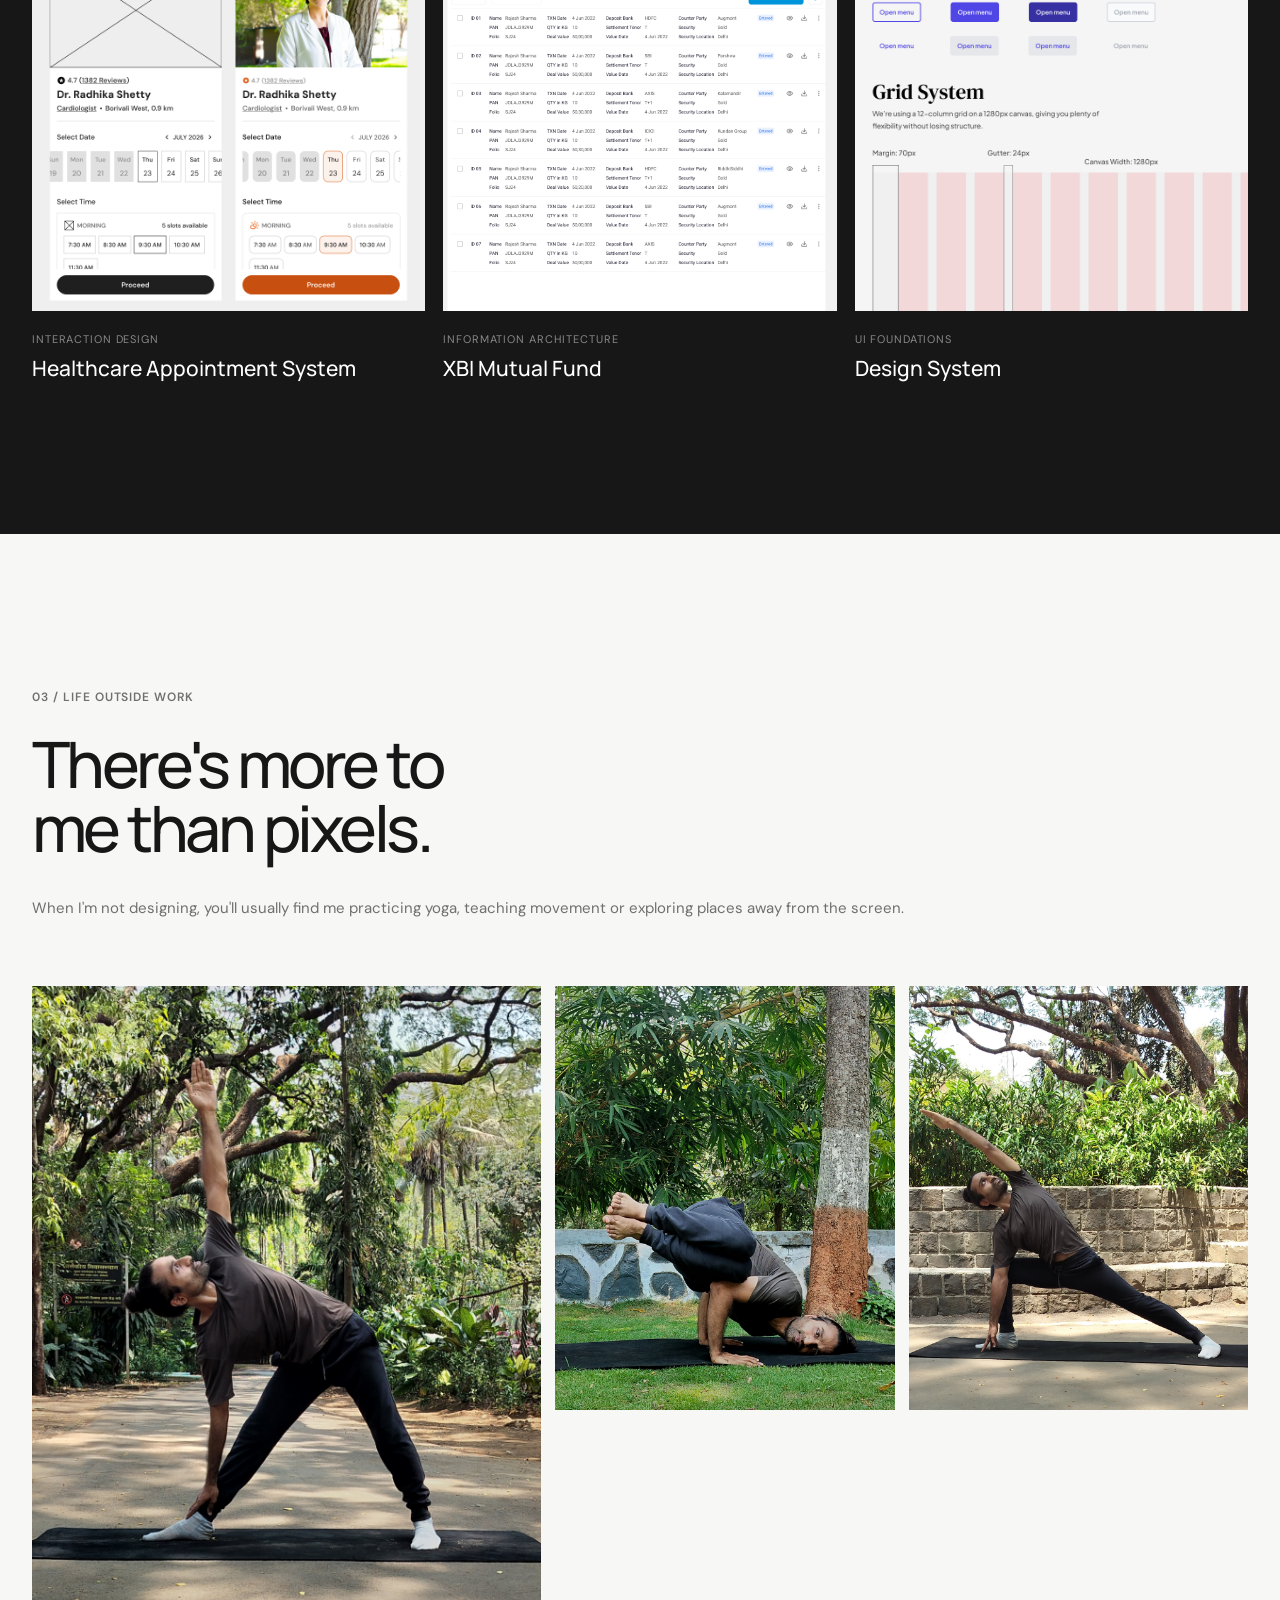
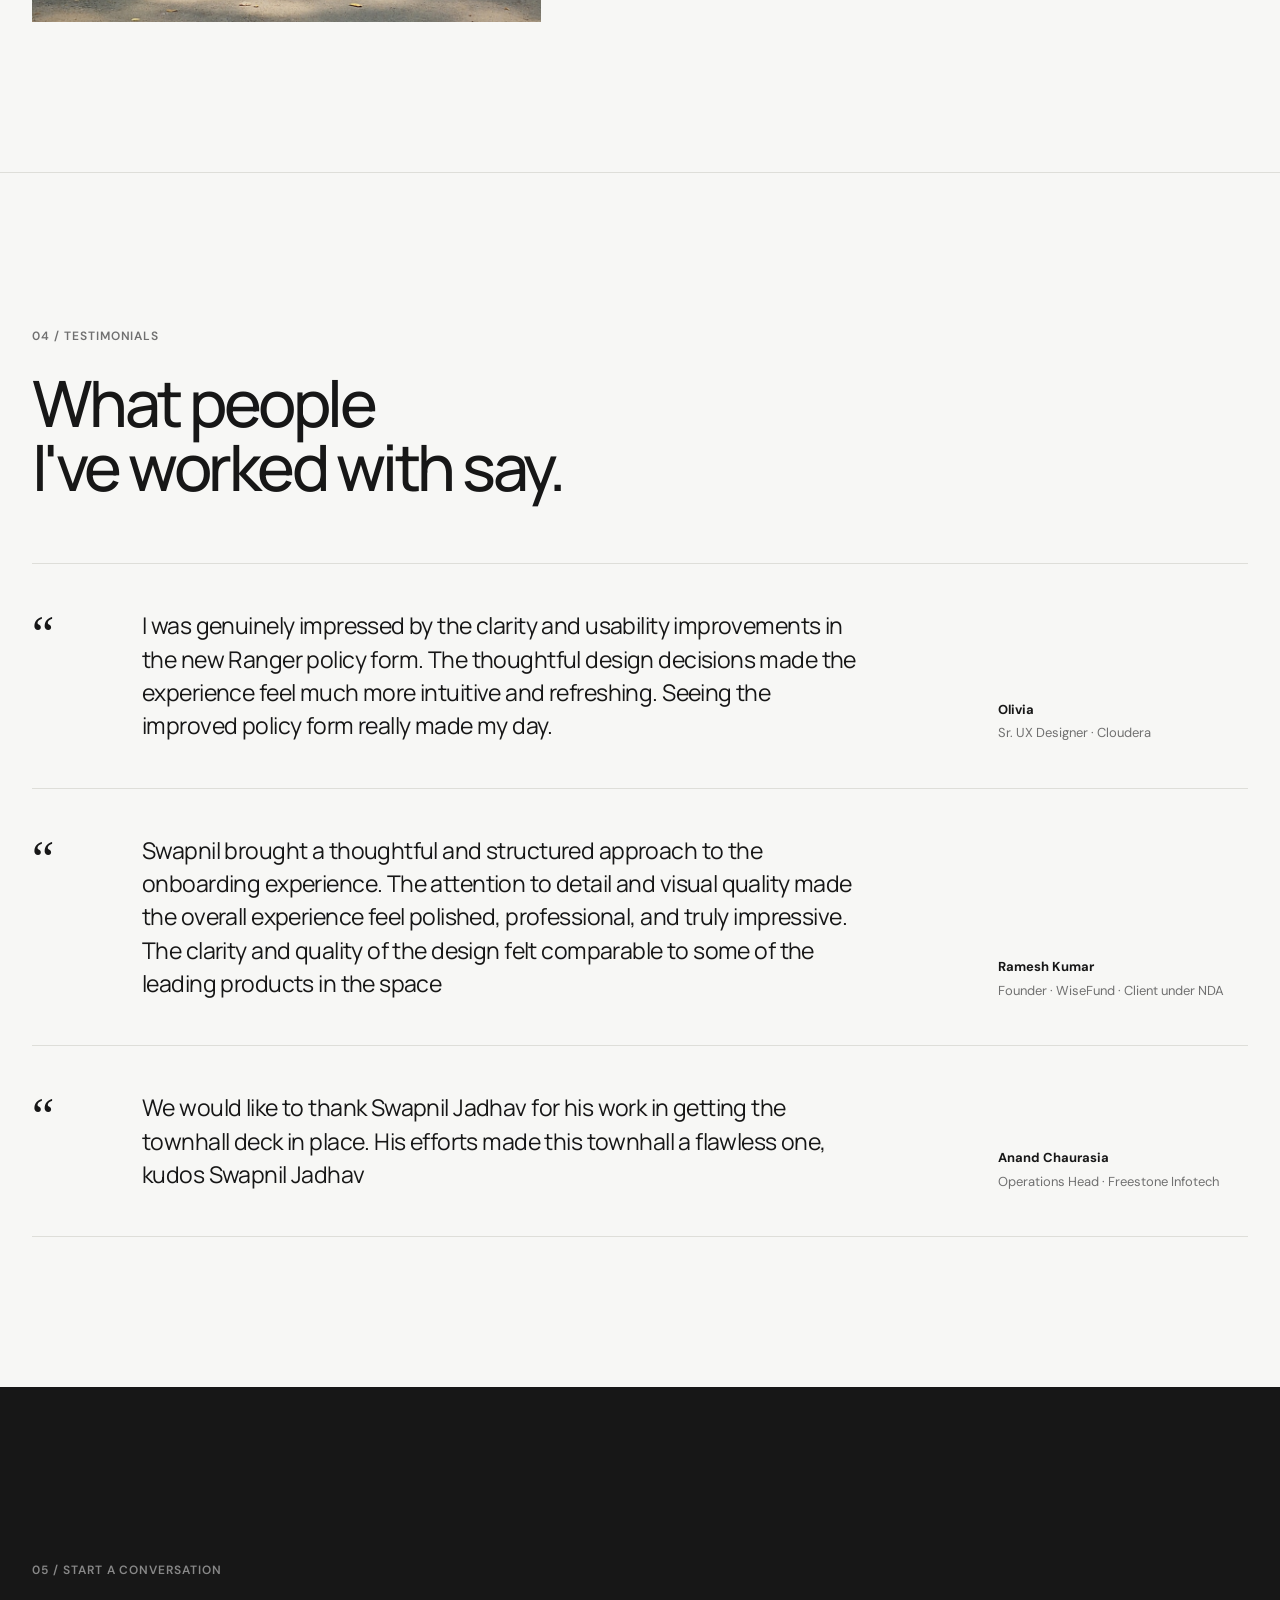
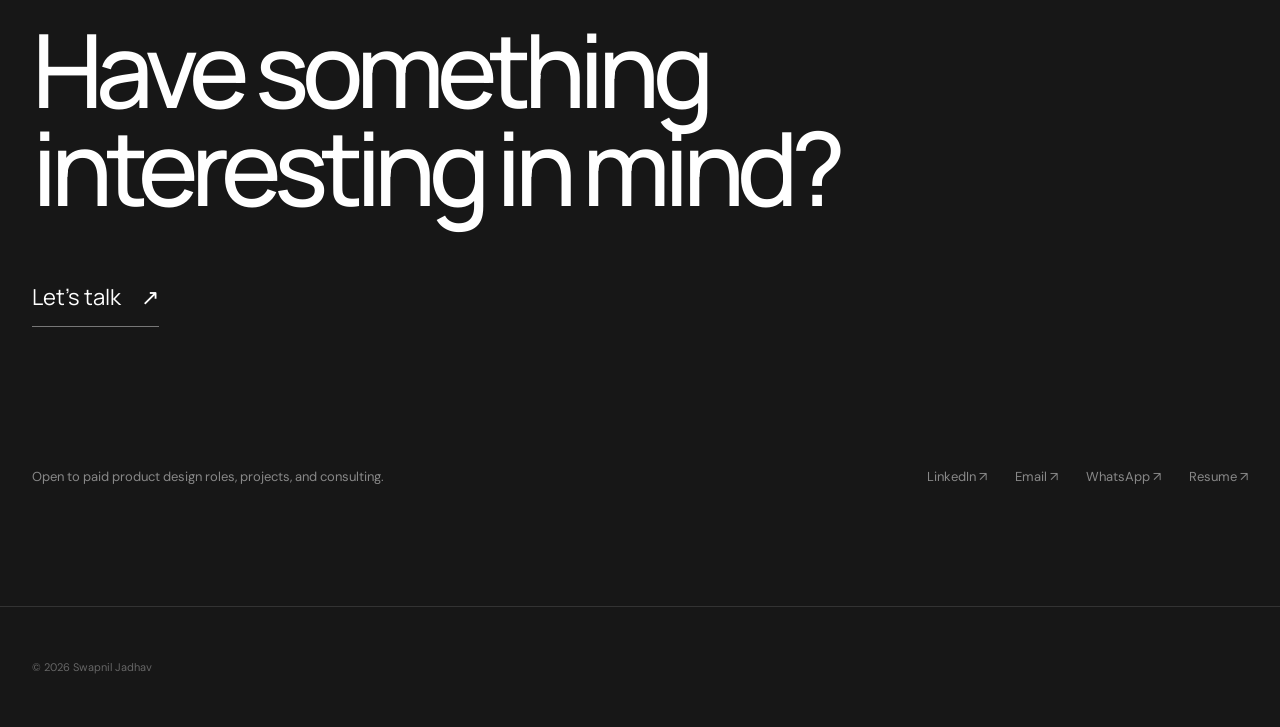
==== commit fac32f4c: "minor improvements" ====
--- a/index.html
+++ b/index.html
@@ -500,7 +500,7 @@
           <a href="xbi-mutual-fund.html" class="experiment-card">
 
             <div class="experiment-visual experiment-two">
-              <img src="images/xbi/xbi-mutual-fund.png" />
+              <img src="images/xbi/xbi-cover.png" />
 
               <!-- <span>
                 02
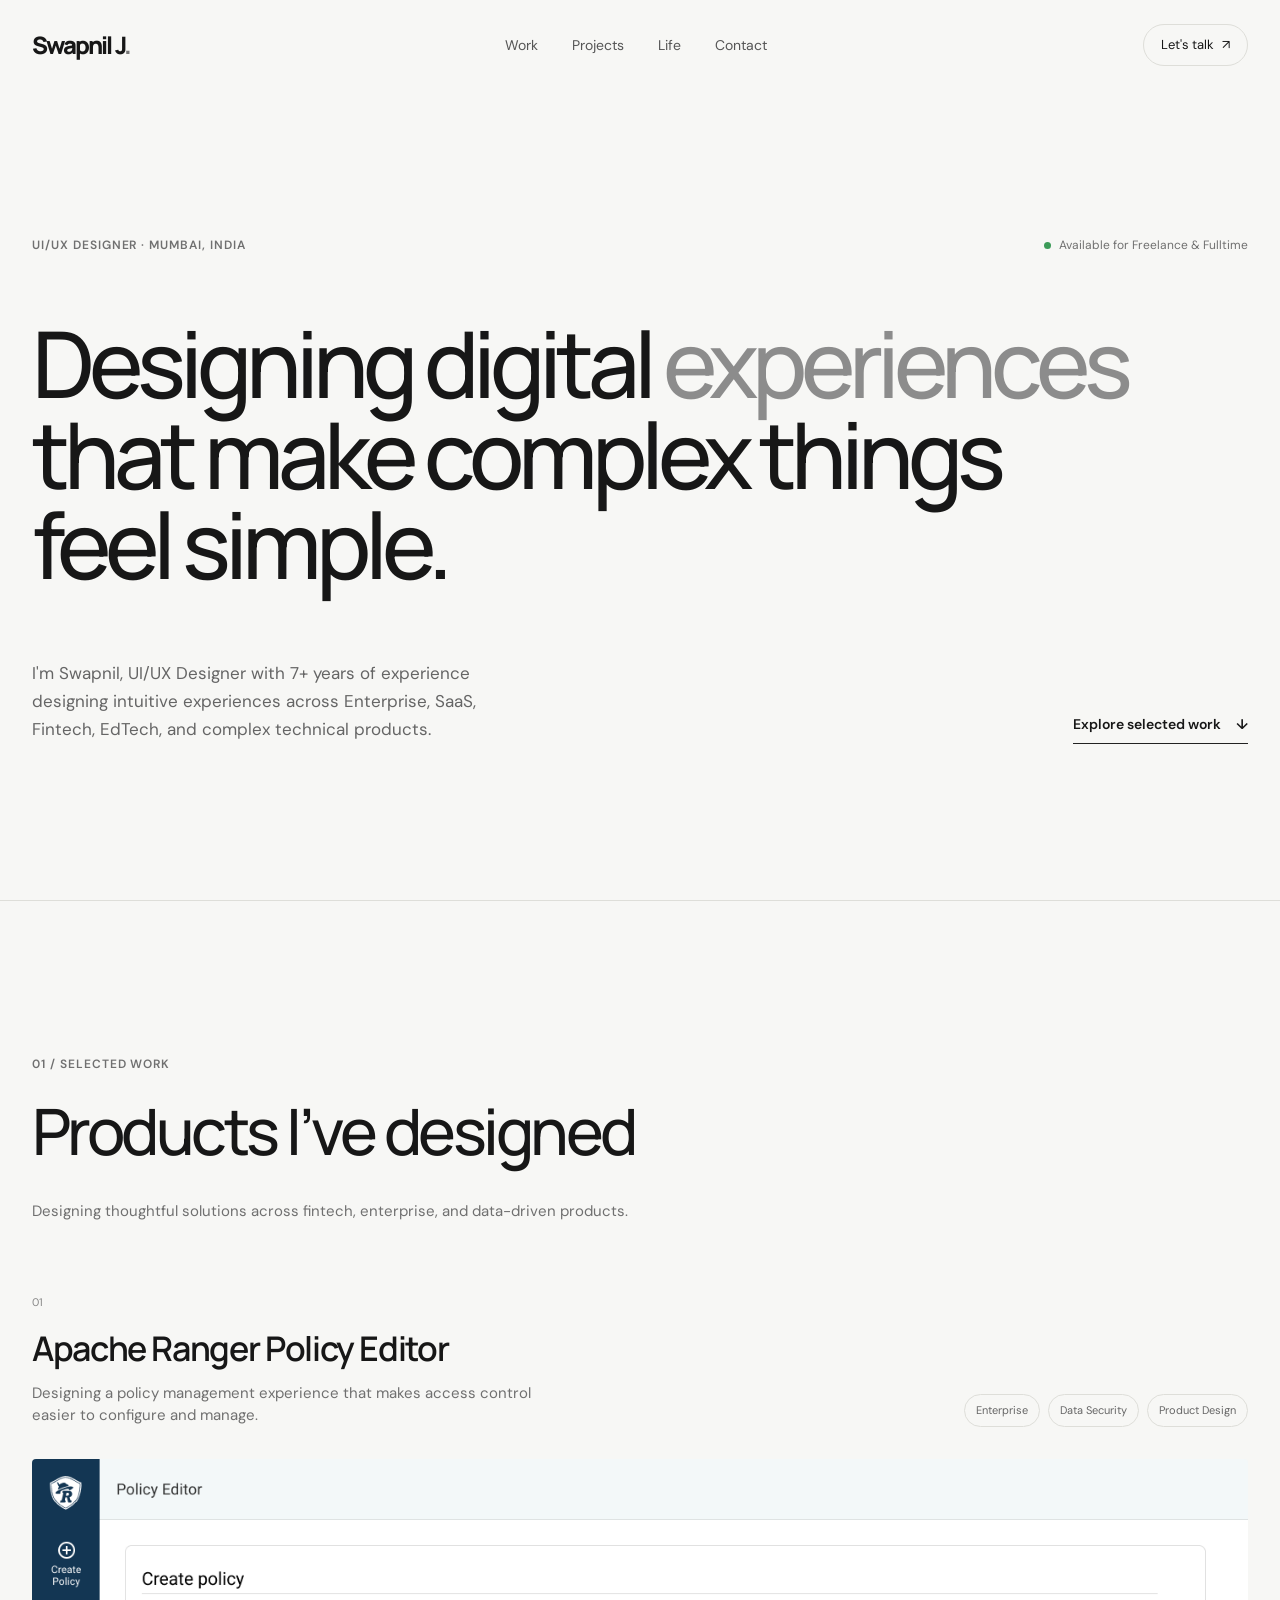
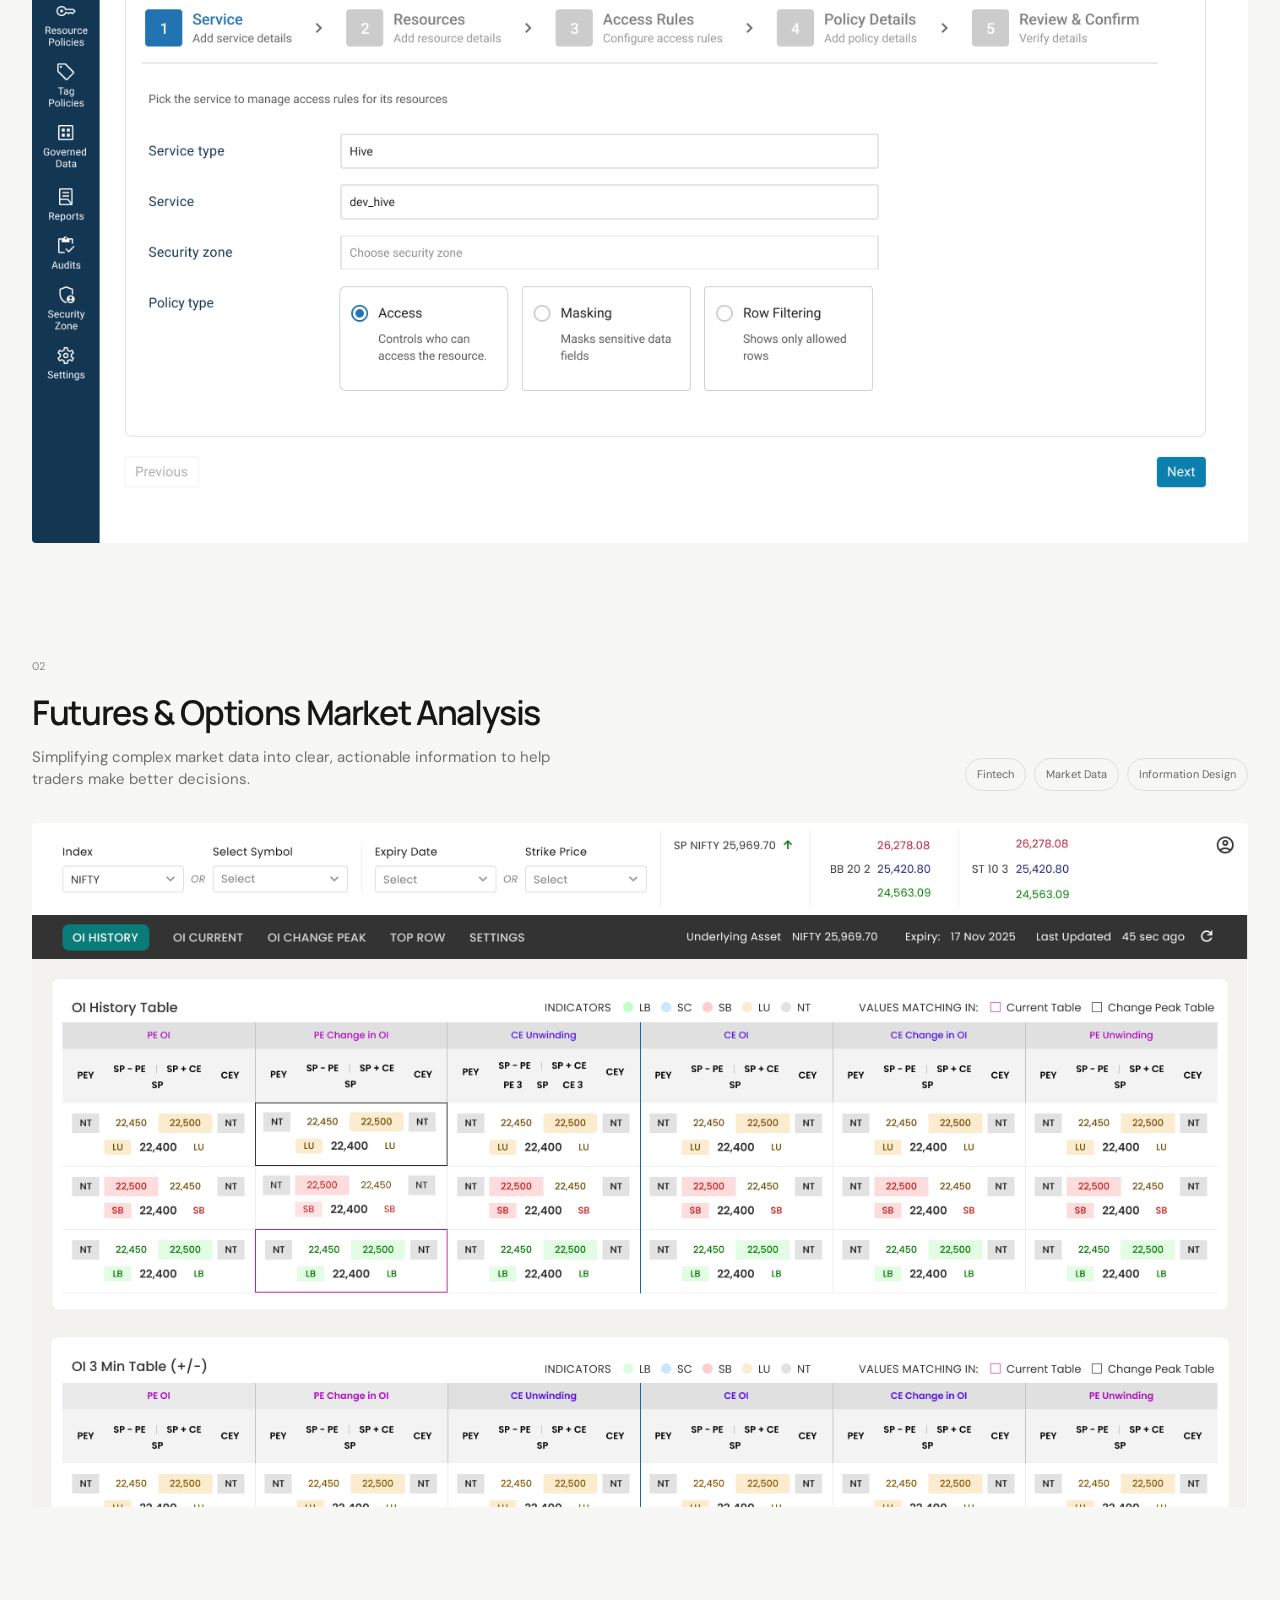
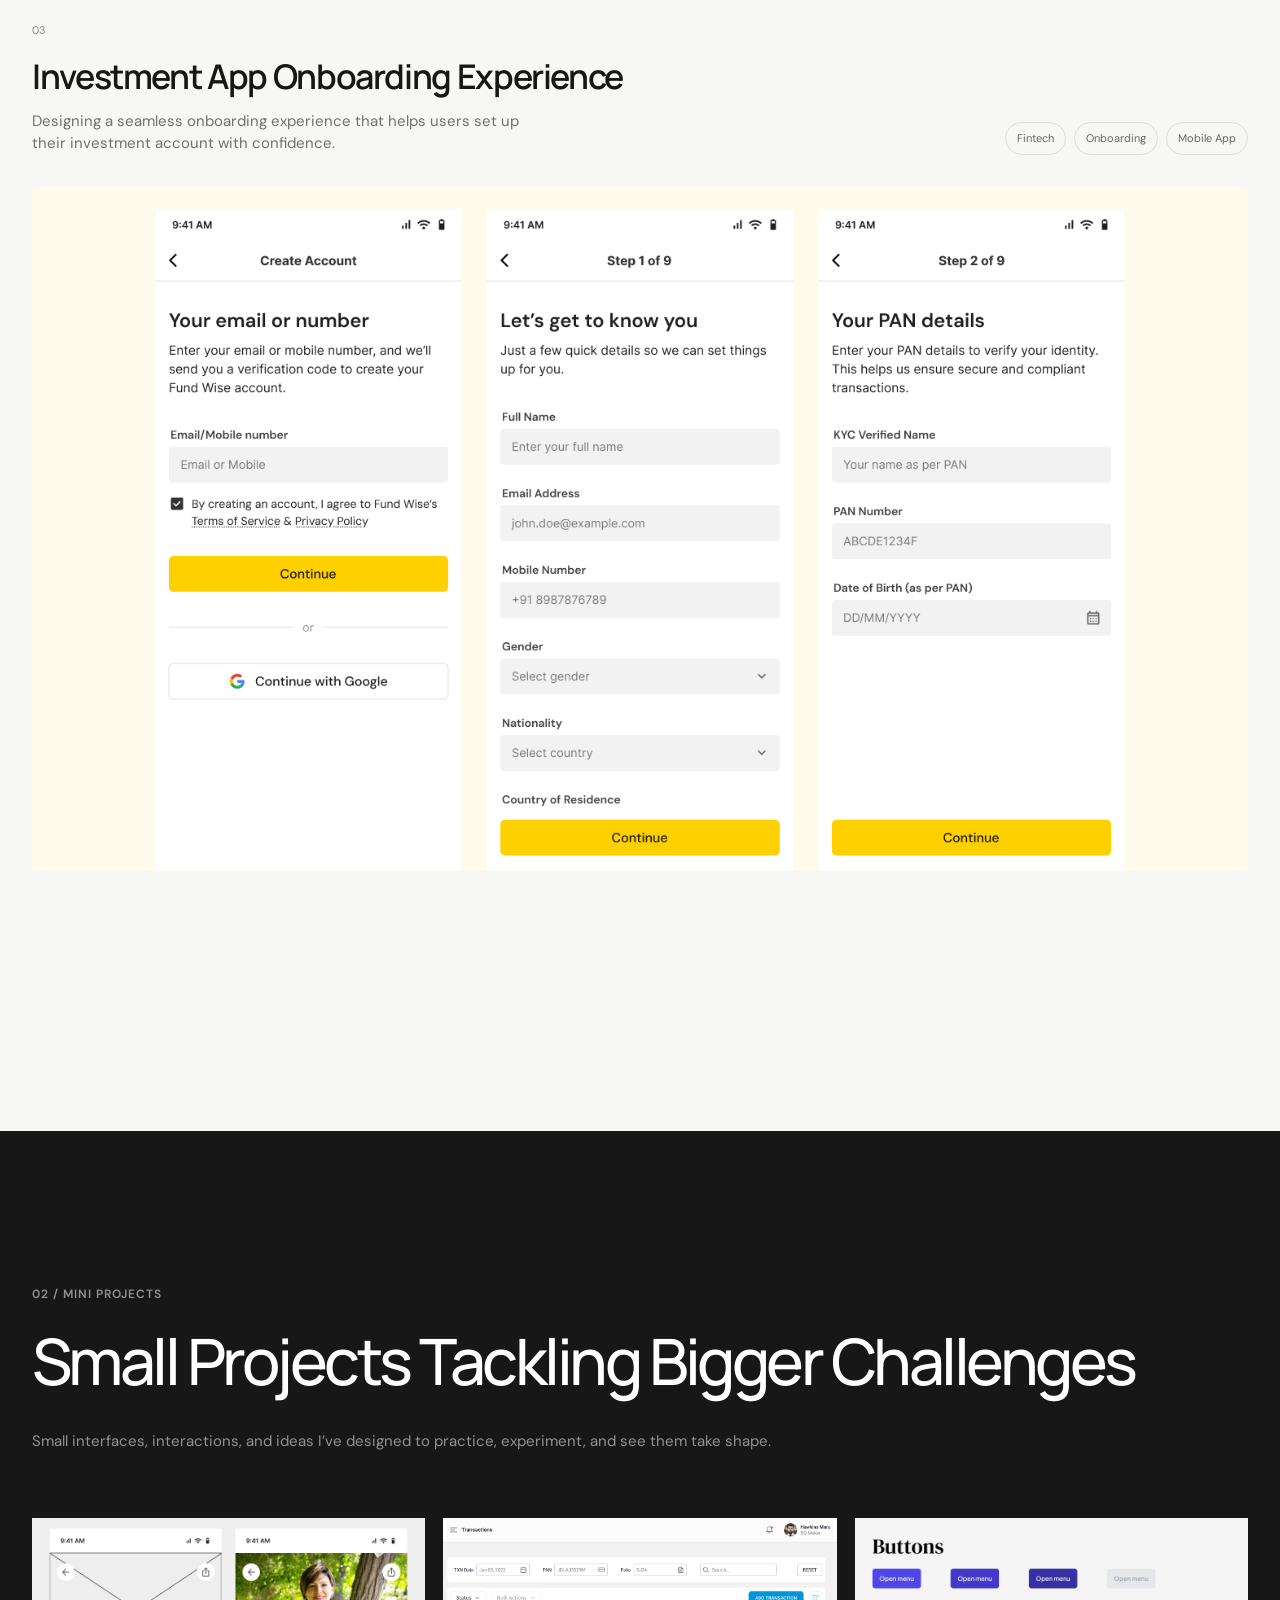
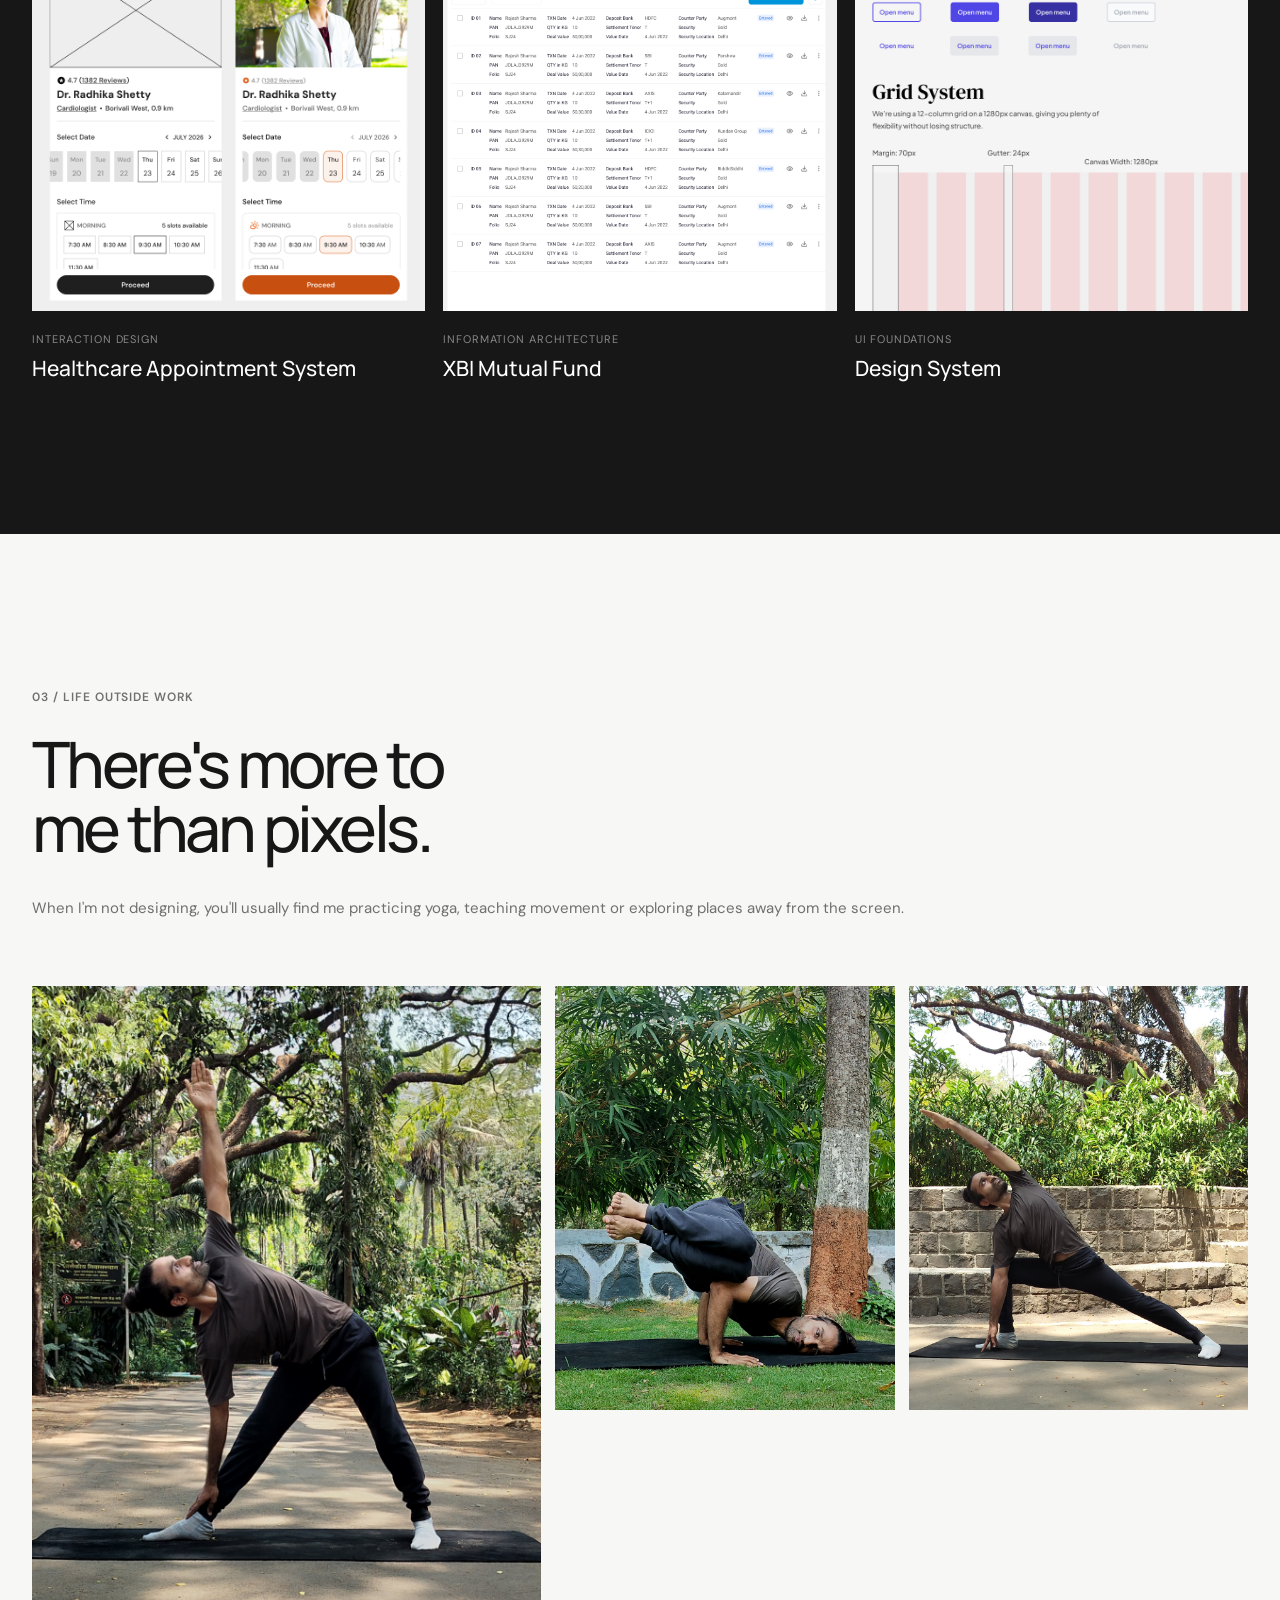
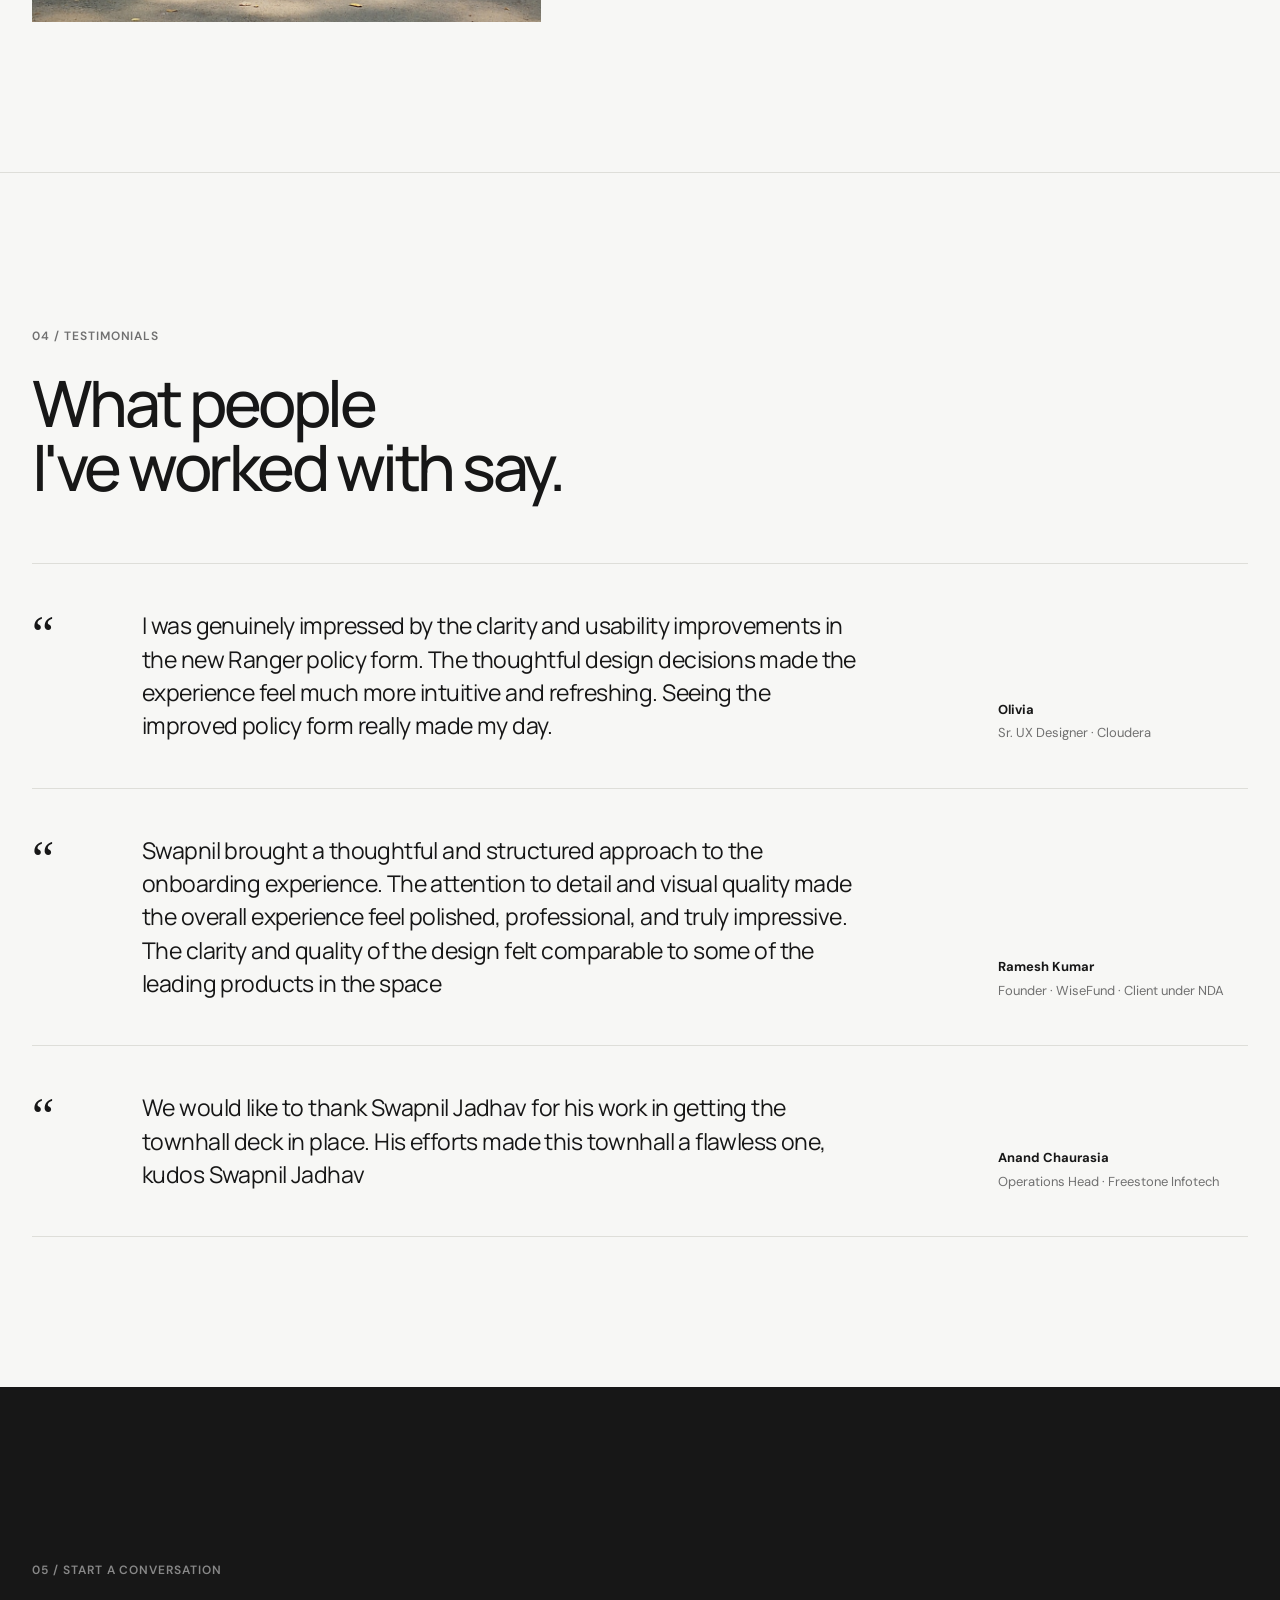
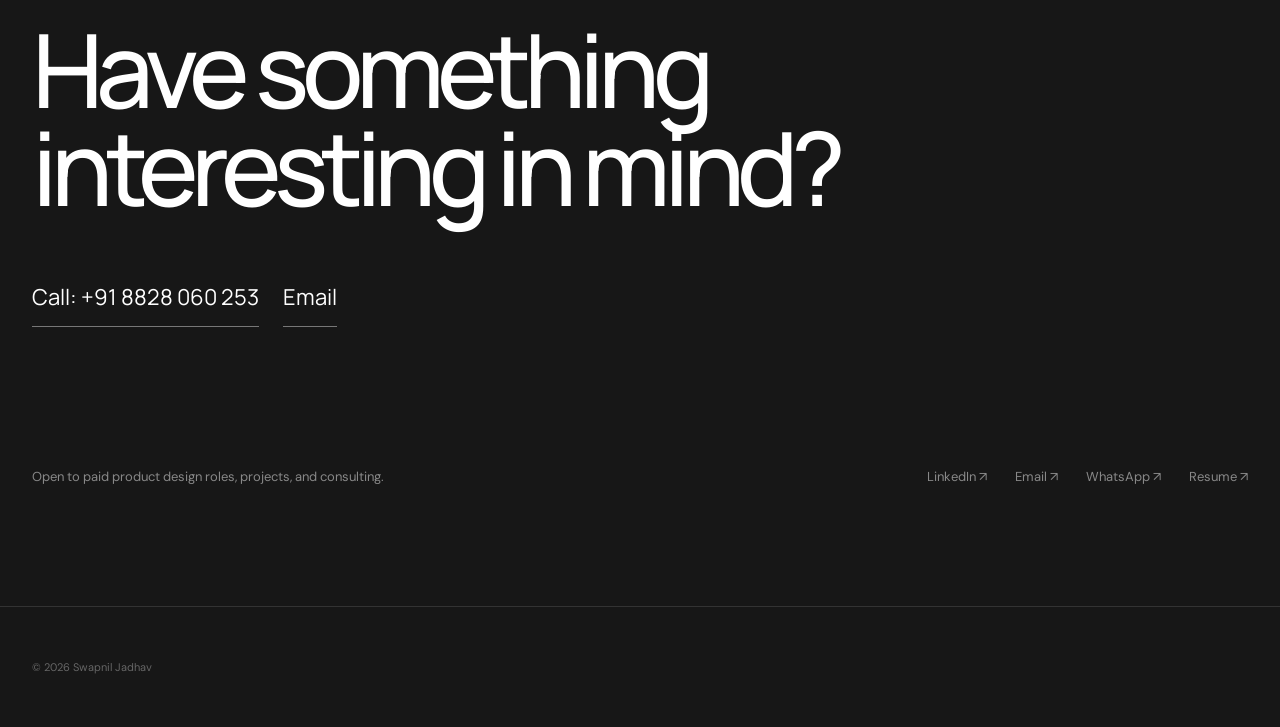
==== commit 83823a08: "updated contact and resume" ====
--- a/index.html
+++ b/index.html
@@ -536,7 +536,8 @@
 
           <!-- EXPERIMENT 03 -->
 
-          <a href="design-system.html" class="experiment-card">
+          <a href="https://www.figma.com/proto/EohnZmKZUAjL3pbZVnr8fR/Summary.?node-id=2-9&p=f&t=REsIYYH1zsabf9Qv-1&scaling=min-zoom&content-scaling=fixed&page-id=0%3A1&starting-point-node-id=2%3A9"
+            class="experiment-card" target="_blank">
 
             <div class="experiment-visual experiment-three">
               <img src="images/design-system/design-system.png" />
@@ -819,17 +820,17 @@
           interesting in mind?
 
         </h2>
-
-
-        <a href="mailto:falconwebsites.in@gmail.com" class="contact-link">
-
-          Let's talk
-
-          <span>
-            ↗
-          </span>
-
-        </a>
+        <div style="display:flex; gap:24px;">
+          <a href="tel:+918828060253" class="contact-link">Call: +91 8828 060 253</a>
+          <a href="mailto:falconwebsites.in@gmail.com" class="contact-link">
+
+            Email
+
+          </a>
+        </div>
+
+
+
 
 
         <div class="contact-bottom">
@@ -845,18 +846,18 @@
 
           <div class="social-links">
 
-            <a href="#" target="_blank">
+            <a href="https://www.linkedin.com/in/swapnil-jadhav-2b11a6337/" target="_blank">
               LinkedIn ↗
             </a>
 
-            <a href="mailto:falconwebsites.in@gmail.com">
+            <a href="mailto:falconwebsites.in@gmail.com" target="_blank" rel="noopener noreferrer">
               Email ↗
             </a>
-            <a href="https://wa.me/918828060253">
+            <a href="https://wa.me/918828060253" target="_blank" rel="noopener noreferrer">
               WhatsApp ↗
             </a>
 
-            <a href="#">
+            <a href="Swapnil Jadhav UI UX Designer Sep 2026.pdf" target="_blank" rel="noopener noreferrer">
               Resume ↗
             </a>
 
